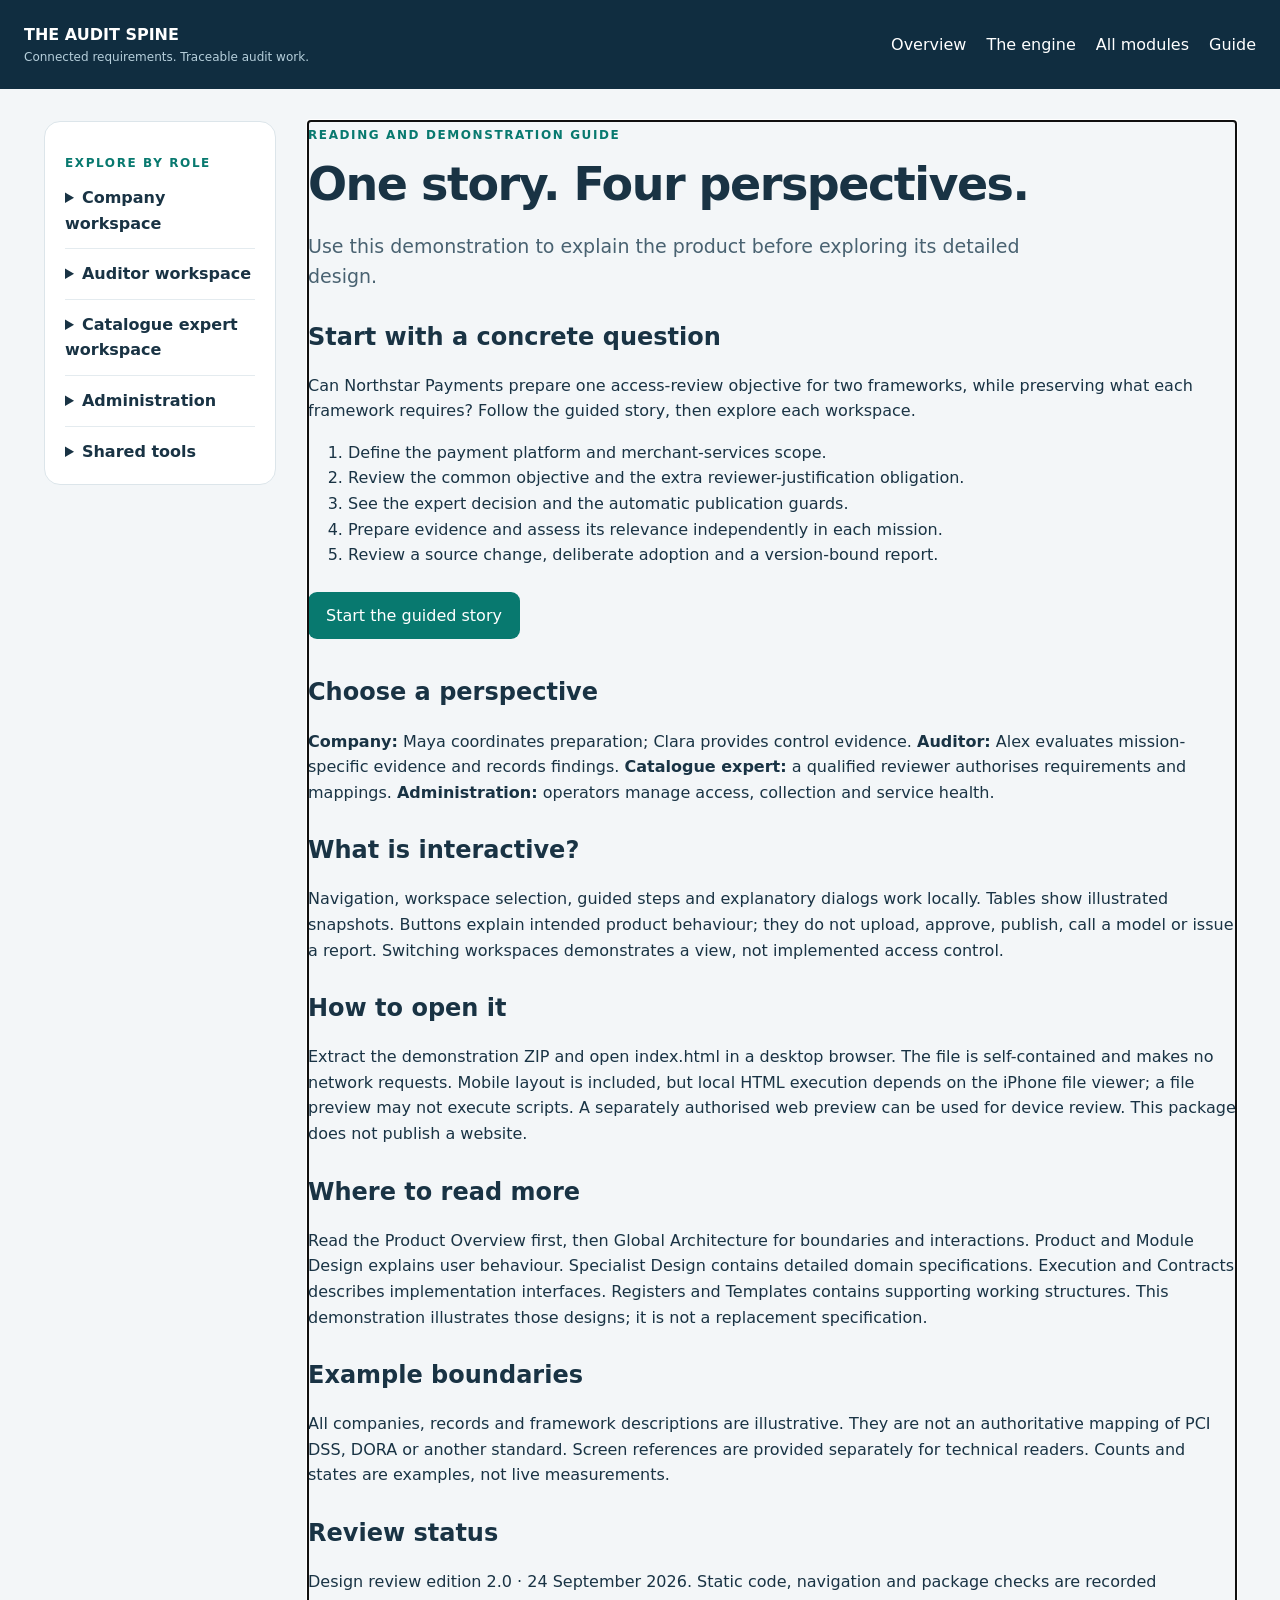
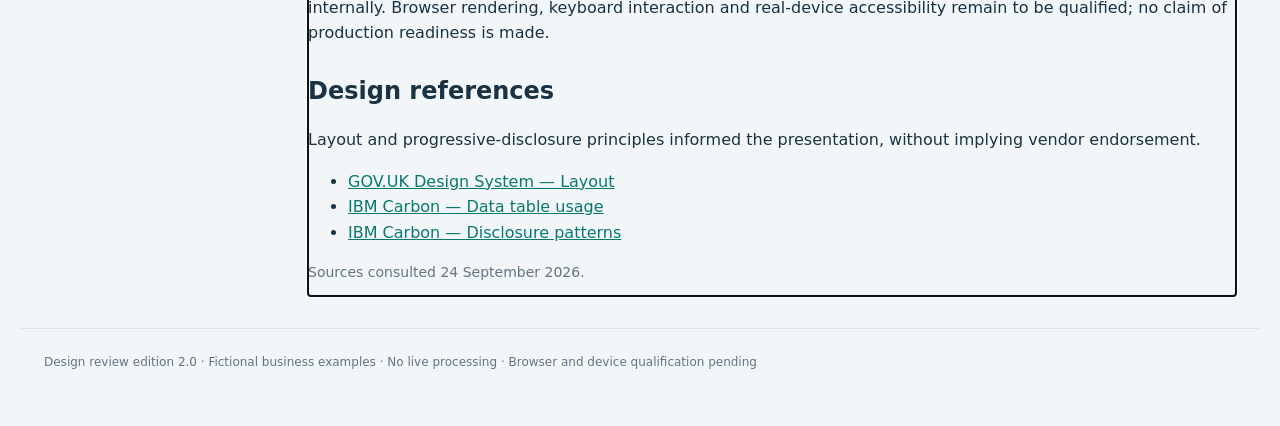
==== Prototype_Guide.html @ ecdb0de1 "Add files via upload" ====
<!doctype html><html lang="en"><head><meta charset="utf-8"><meta name="viewport" content="width=device-width,initial-scale=1"><title>The Audit Spine · Product demonstration</title><style>*{box-sizing:border-box}body{margin:0;background:#f3f6f8;color:#193344;font:16px/1.6 system-ui,-apple-system,sans-serif}a{color:#08796f}button,a{touch-action:manipulation}button{font:inherit;cursor:pointer}a:focus-visible,button:focus-visible,summary:focus-visible{outline:3px solid #dc9200;outline-offset:4px}.skip{position:absolute;left:-999px}.skip:focus{left:20px;top:10px;background:white;z-index:10}header{background:#102d40;color:white;padding:22px max(24px,calc((100vw - 1240px)/2));display:flex;justify-content:space-between;gap:20px;align-items:center}header a{color:white;text-decoration:none}header small{display:block;color:#b6cfdb;font-size:12px}nav.top{display:flex;gap:20px;flex-wrap:wrap}.shell{max-width:1240px;margin:32px auto;display:grid;grid-template-columns:232px minmax(0,1fr);gap:32px;padding:0 24px}aside{align-self:start;background:white;border:1px solid #dce5ea;border-radius:16px;padding:20px}aside a{display:block;padding:9px 0;text-decoration:none;font-size:14px}aside summary{font-weight:700;cursor:pointer}aside details+details{border-top:1px solid #e4ebef;margin-top:12px;padding-top:12px}main{min-width:0}h1{font-size:clamp(30px,4vw,46px);line-height:1.14;letter-spacing:-1.5px;margin:12px 0 20px}h2{font-size:24px;line-height:1.3;margin-top:30px}h3{font-size:18px;line-height:1.35;margin:12px 0}p{margin:12px 0}.eyebrow{font-size:12px;letter-spacing:1.6px;text-transform:uppercase;color:#08796f;font-weight:750}.lead{font-size:19px;color:#496271;max-width:760px}.hero{background:#e6f2ef;border:1px solid #c8e0d9;border-radius:22px;padding:32px}.grid{display:grid;grid-template-columns:repeat(2,minmax(0,1fr));gap:18px;margin:22px 0}.card{background:white;border:1px solid #dce5ea;border-radius:16px;padding:24px;text-decoration:none;color:inherit;display:block}.card:hover{border-color:#08796f}.icon{width:38px;height:38px;color:#08796f}.pill{background:#eaf3f1;color:#12665f;border-radius:24px;padding:5px 11px;font-size:12px;display:inline-block}.btn{display:inline-block;background:#08796f;color:white;border:0;border-radius:9px;padding:11px 18px;text-decoration:none;margin:8px 8px 8px 0}.secondary{background:white;color:#08796f;border:1px solid #bdd4d0}.notice{border-left:4px solid #d69a38;background:#fff6e6;padding:16px 20px;border-radius:0 10px 10px 0;margin:22px 0;font-size:14px}.tablewrap{overflow:auto;border:1px solid #dce5ea;border-radius:12px;background:white;margin:20px 0}table{border-collapse:collapse;width:100%;font-size:14px;text-align:left}caption{text-align:left;font-weight:700;padding:16px}th,td{padding:13px 16px;vertical-align:top;border-top:1px solid #e4ebef;min-width:130px}thead{background:#edf3f5}th{font-weight:650}.flow{display:grid;gap:10px;max-width:680px;margin:24px auto}.step{border:1px solid #c8dcd7;border-radius:14px;background:white;padding:18px 22px;display:flex;gap:18px;align-items:center}.step b{display:block}.arrow{text-align:center;color:#08796f;font-size:22px;line-height:1}.number{border-radius:50%;background:#e5f2ee;color:#08796f;min-width:36px;height:36px;display:grid;place-items:center;font-weight:750}footer{max-width:1240px;margin:30px auto;padding:24px;color:#617583;font-size:12px;border-top:1px solid #dce5ea}dialog{border:0;border-radius:18px;padding:28px;max-width:560px;width:calc(100% - 40px);color:#193344;box-shadow:0 25px 100px #102d4060}dialog::backdrop{background:#102d4090}.tour{display:flex;align-items:center;justify-content:space-between;gap:12px;margin:22px 0;border-top:1px solid #ccdeda;padding-top:15px}.muted{font-size:14px;color:#617583}.linklist a{display:block;margin:10px 0}@media(max-width:800px){.shell{grid-template-columns:1fr;margin:20px auto;padding:0 16px;gap:20px}header{padding:18px;align-items:start;flex-direction:column}.grid{grid-template-columns:1fr}.hero{padding:23px}aside{padding:12px 20px}h1{letter-spacing:-.7px}.tour{flex-wrap:wrap}nav.top{font-size:14px;gap:16px}}@media print{aside,header,.btn,.tour{display:none}.shell{display:block}body{background:white}.card,.hero{break-inside:avoid}}</style></head><body><a class="skip" href="#main">Skip to content</a><header><a href="#home"><b>THE AUDIT SPINE</b><small>Connected requirements. Traceable audit work.</small></a><nav class="top" aria-label="Primary"><a href="#home">Overview</a><a href="#engine">The engine</a><a href="#directory">All modules</a><a href="#guide">Guide</a></nav></header><div class="shell"><aside><p class="eyebrow">Explore by role</p><nav id="navigation" aria-label="Workspaces"></nav></aside><main id="main" tabindex="-1"></main></div><footer>Design review edition 2.0 · Fictional business examples · No live processing · Browser and device qualification pending</footer><dialog id="explanation" aria-labelledby="dialog-title"><h2 id="dialog-title"></h2><p id="dialog-copy"></p><form method="dialog"><button class="btn">Close explanation</button></form></dialog><script>const CONTENT = {"screens": [{"id": "SCR01", "title": "Organisation and people", "workspace": "Company", "lead": "Named grants keep people, purposes and professional authority separate.", "columns": ["Person", "Context", "Actions", "Validity"], "rows": [["Alex", "ENG-A / PER-A", "Inspect and comment; no export", "30 Sep 2026 18:00 UTC"], ["Company owner", "PER-A / PER-B", "Declare and prepare", "Active"]], "fields": [["Recipient", "Alex"], ["Purpose", "ENG-A access review"], ["Perimeter", "PER-A"], ["Expiry", "2026-09-30T18:00"], ["Allowed actions", "Inspect; comment"]], "actions": [["grant", "Preview grant"], ["revoke", "Simulate Alex revocation"]], "links": ["SCR02", "SCR30"], "story": "Invite Alex to inspect the payment platform audit. This invitation does not give access to merchant services or permission to export files."}, {"id": "SCR02", "title": "Context selector", "workspace": "All", "lead": "Switching context clears selections and cannot create access.", "columns": ["Context", "Baseline", "Boundary"], "rows": [["Company preparation", "REL-01", "Company-owned"], ["ENG-A", "REL-01", "PER-A"], ["ENG-B", "REL-01", "PER-A and PER-B; facts incomplete"]], "fields": [["Selected engagement", "ENG-A"], ["Purpose", "Access review"], ["Perimeter", "PER-A"]], "actions": [["context", "Apply permitted context"]], "links": ["SCR09", "SCR17"], "story": "Choose the organisation, scope and mission before reviewing information. The same document can have different relevance in different missions."}, {"id": "SCR03", "title": "Source registry", "workspace": "Curation", "lead": "Register source families even when text may only be referenced.", "columns": ["Source", "Version", "Admission", "Rights"], "rows": [["Framework A", "Edition 1", "Admitted synthetic source", "Display permitted"], ["Framework B / notice B-N1", "Revision 1", "Changed notice", "Distribution expired"]], "fields": [["Issuer", "Synthetic standards owner"], ["Family", "Framework B"], ["Mode", "ReferenceOnly"], ["Language", "en"]], "actions": [["source", "Stage source entry"]], "links": ["SCR04", "SCR22"], "story": "Register the two fictional frameworks. Record whether their content may be stored, processed and shown to users before importing it."}, {"id": "SCR04", "title": "Source detail", "workspace": "Curation", "lead": "A notice revision is distinct from the main edition and from extraction history.", "columns": ["Dependency", "Version", "Completeness"], "rows": [["B-N1 notice", "r1", "Complete synthetic example"], ["Definition set", "r1", "Included"], ["Native edition", "Edition 1", "Unchanged"]], "fields": [["Document role", "Notice"], ["Native locator", "B-N1"], ["Use requested", "Redistribute"], ["Rights basis", "Synthetic renewed permission"]], "actions": [["renew", "Record renewed distribution right"]], "links": ["SCR05", "SCR08"], "story": "A clarification may change evidence expectations without changing the main framework edition. Keep both versions traceable."}, {"id": "SCR05", "title": "Mapping workbench", "workspace": "Curation", "lead": "Compare dimensions and retain source-specific duties that the neutral objective does not cover.", "columns": ["Dimension", "Neutral objective", "Framework B"], "rows": [["Purpose", "Attributable access review", "Attributable access review"], ["Evidence", "Review record", "Review record and reviewer justification"], ["Residual", "None implied", "Reviewer justification remains"]], "fields": [["Source atom", "B-ACCESS-r1"], ["Target requirement", "REQ-ACCESS-r1"], ["Relationship", "Extends"], ["Rationale", "Additional reviewer justification is a residual"]], "actions": [["mapping", "Save mapping candidate"], ["orphan", "Demonstrate targetless Orphan"]], "links": ["SCR06", "SCR07"], "story": "Central objective: review access regularly. The payment framework asks for the review record; the resilience framework also asks why access was retained. Share the common objective, but keep that additional obligation visible."}, {"id": "SCR06", "title": "Conflict queue", "workspace": "Curation", "lead": "Cases preserve unresolved duties instead of hiding them in a coverage total.", "columns": ["Case", "Kind", "Owner", "Disposition"], "rows": [["CASE-01", "Residual", "Catalogue expert", "Justification not covered"], ["CASE-02", "Orphan", "Curator", "No target requirement"]], "fields": [["Case", "CASE-01"], ["Disposition", "Retain explicit residual"], ["Reason", "Neutral objective does not cover the added evidence depth"]], "actions": [["case", "Save proposed disposition"]], "links": ["SCR05", "SCR07"], "story": "A suggested match is incomplete if reviewer justification is absent. An unresolved difference remains visible for expert review."}, {"id": "SCR07", "title": "Expert review", "workspace": "Curation", "lead": "Authorisation binds exact meaning, dependencies, language and timing.", "columns": ["Subject", "Content", "Dependency", "Status"], "rows": [["SUB-02", "REL-02 members and guidance", "B-N1 r1", "Awaiting expert authority"], ["Current release", "REL-01", "Original source basis", "Active"]], "fields": [["Subject", "SUB-02"], ["Decision rationale", "Reviewed source difference and explicit residual"], ["Language", "en"], ["Expected predecessor", "REL-01"]], "actions": [["authorise", "Authorise exact subject"], ["return", "Return with reasons"]], "links": ["SCR08", "SCR04"], "story": "The qualified catalogue expert approves the exact requirement and mapping versions. A model score or an administrator action cannot replace that approval."}, {"id": "SCR08", "title": "Publication", "workspace": "Curation", "lead": "Software executes after expert authority; there is no manual force-publish action.", "columns": ["Guard", "Expected condition"], "rows": [["Authority", "Exact qualified human approval"], ["Distribution right", "Current and permitted"], ["Predecessor", "REL-01"], ["Subject", "SUB-02 exact unchanged content"]], "fields": [], "actions": [["refresh", "Recheck execution status"]], "links": ["SCR07", "SCR04", "SCR24"], "story": "The expert has approved the content, but source permission has expired. Publication waits. Once permission is renewed, software rechecks the unchanged approval and all guards before publishing automatically."}, {"id": "SCR09", "title": "Scope workspace", "workspace": "Company", "lead": "A partial population leaves applicability unknown where required facts are missing.", "columns": ["Perimeter", "Population", "Applicability", "Basis"], "rows": [["PER-A", "Declared complete for example", "Applicable", "Reviewed declared facts"], ["PER-B", "49 of 50 observed; estate not attested", "Unknown", "Incomplete population"]], "fields": [["Perimeter", "PER-B"], ["Declaration", "Unknown"], ["Reason", "One system unavailable and estate completeness not yet attested"]], "actions": [["scope", "Save declared limitation"], ["evaluate", "Evaluate exact facts"]], "links": ["SCR11", "SCR15", "SCR24"], "story": "Northstar Payments has a payment platform and merchant services. Start with a known population; missing scope facts remain unknown rather than being treated as compliant."}, {"id": "SCR10", "title": "Requirement detail", "workspace": "Company", "lead": "The neutral objective and native residuals stay visible beside the local request.", "columns": ["Contribution", "Relationship", "Local consequence"], "rows": [["A-ACCESS", "Equivalent", "Request attributable review record"], ["B-ACCESS", "Extends", "Reviewer justification remains additional"], ["Scope", "PER-B Unknown", "Do not mark outside scope"]], "fields": [["Owner", "Operations lead"], ["Requested purpose", "Access review"], ["Period", "2026-04-01 to 2026-06-30"], ["Local supplement", "Retain reviewer justification"]], "actions": [["request", "Create preparation request"]], "links": ["SCR11", "SCR13"], "story": "Clara sees one central access-review objective and the additional reviewer-justification obligation. A shared objective does not erase the separate framework requirements."}, {"id": "SCR11", "title": "Preparation board", "workspace": "Company", "lead": "Work status describes preparation, not compliance.", "columns": ["Request", "Owner", "Due", "State"], "rows": [["REQ-A-01", "Operations lead", "30 Jun 2026", "Response submitted"], ["REQ-B-01", "Scope owner", "Review needed", "Blocked by unknown PER-B"]], "fields": [["Request", "REQ-A-01"], ["Owner", "Operations lead"], ["Preparation disposition", "Ready for assessor review"]], "actions": [["prepare", "Record preparation review"]], "links": ["SCR10", "SCR12", "SCR17"], "story": "Assign the review record and reviewer justification to Clara. Completing a preparation task does not establish that a control is effective."}, {"id": "SCR12", "title": "Evidence library", "workspace": "Company", "lead": "Secure versioned uploads are the reference path; external references and captures are additional modes.", "columns": ["Item", "Version", "Coverage", "Custody"], "rows": [["Access review", "EV-01 V1", "Apr–Jun 2026 / PER-A", "Available"], ["New sample file", "Candidate only", "Unknown until described", "Not uploaded"]], "fields": [["Title", "Quarterly access review"], ["Producer", "Operations lead"], ["Period", "2026-04-01 to 2026-06-30"], ["Perimeter", "PER-A"], ["Custody mode", "Upload"]], "actions": [["upload", "Simulate quarantined intake"], ["scan", "Simulate safe scan and admission"]], "links": ["SCR13", "SCR15"], "story": "Upload the April–June access-review record once and retain its version. Propose it for two purposes; each purpose still needs its own relevance decision."}, {"id": "SCR13", "title": "Evidence detail", "workspace": "Company", "lead": "One exact version can support several purposes only after distinct relevance decisions.", "columns": ["Use", "Purpose", "Decision", "Limitation"], "rows": [["USE-A / ENG-A", "Access review", "Relevant with limits", "An exception remains"], ["USE-B / ENG-B", "Record existence", "Relevant with limits", "PER-A only; PER-B and justification missing"]], "fields": [["Version", "EV-01 V1"], ["New use engagement", "ENG-B"], ["Purpose", "Review record existence"], ["Limitations", "PER-B coverage and justification missing"]], "actions": [["reuse", "Propose independent use"], ["version", "Simulate new evidence version"]], "links": ["SCR19", "SCR21"], "story": "The payment audit can accept the record with limits. The resilience review still lacks merchant-services coverage and the explanation of retained access."}, {"id": "SCR14", "title": "Connections", "workspace": "Administration", "lead": "Read-only collection uses a bounded source grant and no remediation credentials.", "columns": ["Connection", "Family", "Scope", "Mode"], "rows": [["Inventory-01", "INT08 infrastructure inventory", "50 named systems", "Read only"], ["Documents-01", "INT02 repositories", "Approved folder", "Exact version reference"]], "fields": [["Connection", "Inventory-01"], ["Scope", "50 named systems"], ["Credential", "Vault reference only"], ["Allowed operation", "Read inventory"]], "actions": [["connection", "Preview bounded connection"], ["collect", "Run simulated collection"]], "links": ["SCR15", "SCR30"], "story": "Connect an identity system with read-only permissions. The collection cannot change accounts or remediate access."}, {"id": "SCR15", "title": "Collection run", "workspace": "Administration", "lead": "Requested, captured and declared-complete populations are different.", "columns": ["Partition", "Requested", "Captured", "Outcome"], "rows": [["PER-A", "30", "30", "Captured"], ["PER-B", "20", "19", "Partial; one unavailable"]], "fields": [["Run", "RUN-01"], ["Recovery reason", "Retry unavailable partition within original scope"]], "actions": [["retrycollection", "Retry missing partition"]], "links": ["SCR09", "SCR12", "SCR29"], "story": "The collection captures 49 of 50 expected systems. A successful transfer does not prove that the declared population is complete."}, {"id": "SCR16", "title": "Engagement portfolio", "workspace": "Auditor", "lead": "Rows are limited to explicit client grants; a firm portfolio is not an evidence pool.", "columns": ["Mission", "Perimeter", "Snapshot", "Next action"], "rows": [["ENG-A", "PER-A", "REL-01", "Review fieldwork"], ["ENG-B", "PER-A / PER-B", "REL-01", "Resolve scope limitation"]], "fields": [["Mandate", "Audit engagement"], ["Selected mission", "ENG-A"], ["Planned date", "2026-09-22"]], "actions": [["plan", "Save planning draft"]], "links": ["SCR17", "SCR18"], "story": "Alex sees only explicitly assigned audits. Documents from one client never become a shared pool for other clients."}, {"id": "SCR17", "title": "Engagement overview", "workspace": "Auditor", "lead": "A mission pins its mandate, criteria and context independently of company preparation.", "columns": ["Record", "Exact basis"], "rows": [["ENG-A", "Framework A / PER-A / REL-01"], ["ENG-B", "Framework B selected work / both perimeters"], ["Programme", "Version 1; source-specific residuals retained"]], "fields": [["Mission", "ENG-B"], ["Proposed amendment", "REL-02"], ["Reason", "Notice B-N1 r1 impact reviewed separately"]], "actions": [["amend", "Authorise separate ENG-B amendment"]], "links": ["SCR18", "SCR24", "SCR21"], "story": "The payment audit keeps its own scope, criteria and catalogue release. A company update does not silently amend this mission."}, {"id": "SCR18", "title": "Fieldwork card", "workspace": "Auditor", "lead": "Private notes, reviewable reasoning and shared facts remain different records.", "columns": ["Procedure", "Method", "Observed result"], "rows": [["Access review", "Inspect exact records and sample", "Exception identified"], ["Population", "Declared PER-A basis", "PER-B not covered by this procedure"]], "fields": [["Outcome", "Exception identified"], ["Rationale", "Reviewed record contains an exception requiring follow-up"], ["Private note", "Investigate unavailable supporting record"]], "actions": [["workpaper", "Save workpaper revision"], ["sharefact", "Create separate shared fact"]], "links": ["SCR19", "SCR20"], "story": "Alex records private professional notes separately from shared facts and the report intended for the client."}, {"id": "SCR19", "title": "Interview and evidence review", "workspace": "Auditor", "lead": "Statement confirmation does not establish control effectiveness or accept another evidence use.", "columns": ["Record", "Status", "Meaning"], "rows": [["USE-B", "Limited", "PER-A existence only"], ["Statement ST-01", "Pending confirmation", "Attributed account, not assurance"], ["Population sample", "Selected 5; examined 4", "One unavailable; no statistical claim"]], "fields": [["Use", "USE-B"], ["Decision", "Limited"], ["Rationale", "PER-B and reviewer justification missing"], ["Statement", "The review occurred in June"]], "actions": [["relevance", "Record independent relevance"], ["confirmstatement", "Confirm statement as recorded"]], "links": ["SCR13", "SCR18", "SCR20"], "story": "Confirming an interview statement is distinct from accepting evidence. Evaluate the exact record against the mission purpose, period and population."}, {"id": "SCR20", "title": "Findings and responses", "workspace": "Auditor", "lead": "Client disagreement remains attributable and cannot silently replace the assessor conclusion.", "columns": ["Finding", "Condition", "Client position", "Professional state"], "rows": [["FIND-A-01", "Review exception", "Disputed", "Pending professional disposition"]], "fields": [["Response", "Dispute"], ["Client explanation", "The missing record may be held by another team"], ["Professional disposition", "Seek further information"]], "actions": [["dispute", "Record client dispute"], ["finding", "Save professional disposition"]], "links": ["SCR21", "SCR26"], "story": "Clara can disagree with a finding and provide a response. The response remains attributable and does not automatically close or overwrite the finding."}, {"id": "SCR21", "title": "Report assembly and issue", "workspace": "Auditor", "lead": "Authorise exact rendered content and recipients before automatic guarded issue.", "columns": ["Package", "Basis", "Audience", "State"], "rows": [["REPORT-A-01", "REL-01 / EV-01 V1", "Named client recipients", "Historical issued record"], ["REPORT-B-DRAFT", "ENG-B snapshot", "Named candidate audience", "Draft, not issued"]], "fields": [["Package", "REPORT-B-DRAFT"], ["Conclusion", "Limited basis with PER-B uncertainty"], ["Recipients", "Named client sponsor"], ["Private note handling", "Excluded"]], "actions": [["assemble", "Assemble exact draft"], ["issue", "Authorise exact package and issue"]], "links": ["SCR18", "SCR20", "SCR32"], "story": "Assemble a report against the mission’s pinned versions. The authorised human approves the exact rendered report and recipients before software performs guarded issue."}, {"id": "SCR22", "title": "Monitoring desk", "workspace": "Curation", "lead": "Failed checks cannot be displayed as no change.", "columns": ["Channel", "Last check", "Observation", "Owner"], "rows": [["Framework B notice feed", "22 Sep 2026", "B-N1 r1 changed", "Monitoring owner"], ["Additional issuer channel", "Check failed", "Unknown currency", "Rights steward"]], "fields": [["Channel", "Framework B notice feed"], ["Cadence", "Configured; no SLA implied"]], "actions": [["monitor", "Run simulated source check"]], "links": ["SCR04", "SCR07"], "story": "A source clarification asks for reviewer justification. Monitoring creates a change candidate; an unavailable source check appears as a failed check, never as no change."}, {"id": "SCR23", "title": "Change inbox", "workspace": "Company", "lead": "Notice receipt, local review and baseline adoption are separate actions.", "columns": ["Change", "PER-A", "PER-B", "Decision"], "rows": [["CHANGE-01", "Affected", "Unknown", "Local review needed"]], "fields": [["Change", "CHANGE-01"], ["Deferral reason", "Await local decision"], ["Review date", "2026-09-30"]], "actions": [["ack", "Acknowledge notice only"], ["defer", "Record deferral"]], "links": ["SCR24", "SCR09"], "story": "Notify Maya that a reviewed catalogue release is available. Receiving the notice does not adopt it for the company or amend an audit."}, {"id": "SCR24", "title": "Impact detail", "workspace": "Company", "lead": "A source change can touch preparation and missions without rewriting either.", "columns": ["Dependency", "Result", "Required action"], "rows": [["PER-A", "Affected", "Review evidence form"], ["PER-B", "Unknown", "Complete declared facts"], ["REPORT-A-01", "Historical REL-01", "Preserve exact issued basis"]], "fields": [["Local rationale", "PER-A affected; PER-B remains unknown"], ["Local audience", "Company scope owner"], ["Preparation target", "REL-02"]], "actions": [["localreview", "Review exact local pack"], ["adopt", "Adopt preparation baseline"]], "links": ["SCR17", "SCR23", "SCR28"], "story": "Later snapshot: catalogue release 2 is available. Maya reviews the local impact before adopting it. Alex separately assesses a mission amendment; the original report retains its original basis."}, {"id": "SCR25", "title": "My work", "workspace": "All", "lead": "Coordination tasks point to the authoritative domain decision.", "columns": ["Task", "Owner", "Meaning"], "rows": [["Respond to FIND-A-01", "Client respondent", "Factual response only"], ["Review PER-B", "Scope owner", "Complete declared facts"], ["Resolve source rights", "Rights steward", "Permitted-use decision"]], "fields": [["Task", "Respond to FIND-A-01"], ["Note", "Response supplied through finding workflow"]], "actions": [["task", "Resolve coordination task"]], "links": ["SCR26", "SCR20"], "story": "Maya, Clara and Alex receive different tasks. Each task links to the actual requirement, evidence decision or finding that needs attention."}, {"id": "SCR26", "title": "Activity and thread panel", "workspace": "All", "lead": "Messages retain exact subject and audience; a comment is never an approval.", "columns": ["Event", "Subject", "Audience"], "rows": [["Client disputed facts", "FIND-A-01 r1", "Selected shared participants"], ["Private follow-up note", "Workpaper r1", "Assessor only"]], "fields": [["Comment", "Please provide the missing record"], ["Audience", "Selected shared participants"]], "actions": [["comment", "Add attributed comment"]], "links": ["SCR20", "SCR25"], "story": "Keep discussions attached to the correct subject and audience. Writing “looks good” in a message does not grant approval."}, {"id": "SCR27", "title": "Search", "workspace": "All", "lead": "Exact and lexical retrieval remain usable with inference disabled.", "columns": ["Result", "Version", "Why shown"], "rows": [["REQ-ACCESS", "r1 / REL-01", "Neutral objective in permitted catalogue"], ["EV-01 V1", "Apr–Jun / PER-A", "Only under company or audit grant"]], "fields": [["Query", "Access review"], ["Corpus", "Current permitted context"]], "actions": [["search", "Search exact permitted records"]], "links": ["SCR10", "SCR28"], "story": "Find requirements and evidence through authorised search. Core search remains available when generative assistance is disabled."}, {"id": "SCR28", "title": "Assistant drawer", "workspace": "All", "lead": "Optional cited wording preserves the stored result and cannot approve anything.", "columns": ["Claim", "Citation", "Limitation"], "rows": [["PER-A is affected", "CHANGE-01 / TRACE-01", "Stored result"], ["PER-B is unknown", "CHANGE-01 / TRACE-02", "Missing population facts"]], "fields": [["Task", "Explain local impact"], ["Context", "CHANGE-01 exact revision"], ["Budget", "B1; bounded optional draft"]], "actions": [["ai", "Simulate bounded draft"], ["adoptdraft", "Keep wording as draft"]], "links": ["SCR24", "SCR29"], "story": "An optional assistant explains an approved requirement using permitted citations. It cannot change the stored requirement or approve a mapping."}, {"id": "SCR29", "title": "Operations console", "workspace": "Administration", "lead": "Operators inspect receipts and budgets without semantic authority.", "columns": ["Job", "State", "Limit"], "rows": [["Publication REL-02", "Guarded automatic execution", "No force publish"], ["Assistance draft", "Optional", "Parent B1 envelope"], ["Inventory run", "Partial", "Retry within scope"]], "fields": [["Job", "AI-JOB-01"], ["Reason", "Inspect remaining budget"]], "actions": [["job", "Inspect safe job receipt"], ["canceljob", "Cancel optional job"]], "links": ["SCR08", "SCR15", "SCR30"], "story": "An operator can inspect failed jobs and consumption limits. The operator cannot approve the meaning of catalogue content."}, {"id": "SCR30", "title": "Governance console", "workspace": "Administration", "lead": "Grants, source rights, expertise, retention and recovery have distinct responsible owners.", "columns": ["Policy", "Owner", "Status"], "rows": [["Competence and conflicts", "Catalogue governance", "Ratification required"], ["Retention and holds", "Privacy/data owner", "No legal duration assumed"], ["Deployment recovery", "Operations/security", "Qualification pending"]], "fields": [["Support scope", "Metadata only"], ["Reason", "Investigate failed run"], ["Duration", "Time-bounded by policy"]], "actions": [["support", "Preview bounded support access"]], "links": ["SCR01", "SCR04", "SCR32"], "story": "Different owners manage access, source permissions, expert qualifications and retention. Service administration does not grant professional authority."}, {"id": "SCR31", "title": "Plan and usage", "workspace": "Company", "lead": "Commercial eligibility never grants source rights or private workpaper access.", "columns": ["Meter", "Used", "Limit", "Interpretation"], "rows": [["Original storage", "420 GB", "500 GB proposed", "Internal replicas excluded"], ["Optional drafts", "80", "100 proposed", "Logical completions, not provider calls"], ["ENG-B sponsor", "Company", "One effective sponsor", "No duplicate activation charge"]], "fields": [["Sponsor", "Firm practice"], ["Mission", "ENG-B"], ["Effective date", "2027-01-01"], ["Overage cap", "Explicit acceptance required"]], "actions": [["sponsor", "Preview sponsorship transfer"], ["budget", "Preview capped allowance"]], "links": ["SCR30", "SCR32"], "story": "Show service usage and plan limits. Commercial eligibility does not confer rights to framework text or private auditor notes."}, {"id": "SCR32", "title": "Import export and exit", "workspace": "Company", "lead": "A generated archive is not a delivered export or proof that every byte was deleted.", "columns": ["Item", "Disposition", "Reason"], "rows": [["EV-01 V1", "Include if permitted", "Exact custody and digest"], ["REPORT-A-01", "Include if permitted", "Historical issued package"], ["Private assessor note", "Excluded", "No export grant"], ["External old version", "Unavailable if absent", "Never substitute latest"]], "fields": [["Export purpose", "Customer portability"], ["Recipient", "Named company owner"], ["Scope", "Permitted Northstar records"]], "actions": [["export", "Preview controlled export"], ["close", "Preview closure obligations"]], "links": ["SCR13", "SCR21"], "story": "Prepare an authorised export with exact versions and recipient checks. Archive generation alone is not delivery, and an exit request is not proof of completed deletion."}], "modules": [{"id": "M01", "interface": "IF01", "name": "Organisation and access", "value": "Give every person the correct company, perimeter and engagement context while preserving accountable authorship when teams change. The organisation hierarchy describes the customer; a separate grant controls permitted actions.", "actors": "Company administrators manage entities and teams. Delegated sponsors propose grants. Verified recipients accept bounded invitations. Security suspends access under its own authority.", "screens": ["SCR01", "SCR02"], "records": "E01 Tenant; E02 Company; E03 MembershipGrant", "steps": [["Register organisation", "Declare legal entities, accountable owner and deployment. Activate only after the required responsible roles are assigned."], ["Define access", "Select exact tenant, company, perimeter, engagement, purpose, actions and validity. Preview effective access before committing."], ["Invite and accept", "Present identity, role, scope and expiry. Reissue invalidates the former invitation token; matching names never merges identities."], ["Review or revoke", "Recheck all remaining grants and show what access persists. Expiry/revocation blocks subsequent disclosure and queued deliveries."], ["Transfer work", "Reassign responsibility explicitly without rewriting the original author or automatically transferring evidence visibility."]], "fields": [["Organisation", "Legal/display name, identifier scheme/value, jurisdiction and effective hierarchy; unknown legal facts remain unknown."], ["Hierarchy and team", "Effective-dated associations, accountable owner, producer and backup; reject cycles and cross-tenant parent changes."], ["Grant", "Issuer/subject identity, company/engagement/perimeter, selected object classes, purpose and explicit capabilities."], ["Validity", "Start and exclusive expiry with timezone, issuer, reason, policy and review due date; export is separate from read."], ["Invitation", "Verified destination, token status, acceptance/cancellation receipt and identity-link result."], ["Delegation", "Issuer must have delegation authority for each proposed scope/action; arbitrary group attributes cannot create expertise."]], "rules": [["BR01", "Current identity, a valid grant for this precise action/context, classification/source rights and no overriding restriction must all hold. Do not combine unrelated grants into an ungranted purpose."], ["Company CO-P01 — proposal", "Revoking one grant may leave another legitimate grant. The administration preview must show actual remaining access, not claim global removal."], ["Context boundary", "Changing tenant clears selection, cached previews and prior search results. Safe denied links, counts and recent items cannot expose hidden clients."], ["Professional boundary", "IdP membership, firm affiliation and administrator roles do not confer catalogue competence or client report authority."]], "edges": "Accepted wrong-identity invitations require suspension and investigation. A last-administrator departure uses controlled recovery or closure. Identity-provider failure does not permit an authentication bypass. Material already downloaded cannot be technically recalled.", "bulk": "Stage entity/member imports with identity matches, rejected rows and proposed grants. Apply authorised rows with individual receipts. Reassignment previews access changes; it cannot create evidence rights by spreadsheet flag.", "exchange": "IF01 supplies current actor/context decisions to all services. M16 propagates revocations and bounded support. M18 owns cross-tenant migration; changing a parent field cannot move protected data.", "example": "Alex can inspect/comment on Payment platform audit / Payment platform until 30 September 2026 at 18:00 UTC. Merchant services and export remain denied regardless of firm membership or mission sponsor."}, {"id": "M02", "interface": "IF02", "name": "Source inventory and permitted intake", "value": "Maintain the complete relevant payments source landscape and admit exact material through an appropriate channel. Catalogue breadth, availability, processing rights and semantic review are independent dimensions.", "actors": "Editorial owner registers sources; rights steward records allowed uses; intake operators manage acquisition; curators review source completeness.", "screens": ["SCR03", "SCR04"], "records": "E04 FrameworkVersion; E05 SourceRevision and fragments; E06 SourcePermission", "steps": [["Register", "Record family, issuer, edition, language and document role even where only a reference may be held."], ["Evaluate use", "Check acquisition, storage, parse/OCR, indexing/embedding, inference, display, translation, redistribution and retention separately."], ["Acquire safely", "Capture permitted upload, feed/portal response or attributed structured/manual entry with origin and receipt."], ["Inspect extraction", "Preserve parser version, native fragments, definitions, notices, exceptions and missing annexes. Processing success is not complete admission."], ["Maintain", "Append exact native or extraction revision. A notice may change independently of the main framework edition."]], "fields": [["Identity", "Issuer, family, title, edition/amendment, document role, parent dependencies and native locator; clause number alone is not identity."], ["Dates and variants", "Publication/effective/withdrawal dates with precision and basis; language and authoritative translation relationship."], ["Ownership", "Editorial, rights and monitoring owner required before admitted use; assignment does not prove qualification."], ["Receipt", "Channel, origin/object/version, actor/service, acquired time, digest where retained and parser revision."], ["Permission", "Per-operation Allowed/Denied/Unknown/Conditional, evidence, audience, territory, destination, purpose and effective interval."], ["Completeness", "Complete/Partial/Unknown, missing components and reason; inventory, scan and rights states remain separate."]], "rules": [["BR02", "Registration does not establish acquired rights. Unknown permission blocks the affected operation while preserving entitled metadata."], ["Context closure", "A duty requires its relevant definitions, conditions, role, exceptions, notices and tables. Model wording cannot replace missing native context."], ["Derivatives", "OCR, quotations, embeddings, translations and generated paraphrases retain applicable source restrictions. Reference-only mode cannot reconstruct protected text."], ["Identity and revisions", "Similar titles never merge sources. Equal bytes can share protected storage only under compatible policy while preserving acquisition receipts."]], "edges": "Unsupported format, missing annex, portal outage, expired rights and parser change have different recovery owners. Unknown edition or authority is displayed. Source expiry invalidates affected access and projections without pretending all lawful historical receipts are deleted.", "bulk": "Stage inventory imports with per-row identity, dependency and permitted-use outcomes. Admit source families abstractly without assuming every programme is a company checklist or requiring text access for design.", "exchange": "IF02 serves exact entitled source context to M03/M04/M12/M15. Permission is checked at processing, expert review, activation and each reader/export disclosure. Safe events contain identifiers rather than source text.", "example": "Resilience clarification revision 1 is a notice under Operational resilience framework (fictional). Its distribution permission expires before Catalogue release 2 activation. Reference metadata can remain visible while that execution is blocked."}, {"id": "M03", "interface": "IF03", "name": "Requirements mappings and guidance", "value": "Organise reusable audit objectives while retaining native duties and unresolved differences. Curated shared guidance helps preparation without pre-judging any actual evidence.", "actors": "Curators edit atoms, requirements and comparisons; specialists advise on cases; a qualified final expert authorises the exact package through M04.", "screens": ["SCR05", "SCR06"], "records": "E07 Atom; E08 Requirement and proposed CatalogueGuidance; E09 Link; E10 Case", "steps": [["Atomise", "Separate independently meaningful duties while retaining conditions, definitions and exact native anchors."], ["Compare dimensions", "Select a neutral objective and compare actor, object, population, trigger, cadence, depth, evidence, retention and exceptions."], ["Propose relationship", "Choose Equivalent/Subsumed/Extends/Partial/Conflicting/Orphan with rationale and explicit covered/uncovered facets."], ["Handle case", "Assign, investigate and propose justified resolution, retained limitation or visible release exclusion."], ["Prepare guidance", "Link evidence expectations, questions and procedures to exact contributions; include meaning-bearing guidance in review closure."]], "fields": [["Atom", "Exact fragment, actor/action/object, normative role, condition, frequency, population and editorial provenance."], ["Requirement", "Stable concept/revision, objective, domain, boundary, outcome, structured facets and change reason."], ["Link", "Source atom, actual target except Orphan, dimensions, type, rationale, residuals, cases and effective context."], ["Case", "Residual/conflict/orphan kind, exact bases, scope/time, severity, owner, consultations and disposition."], ["Guidance", "Proposed E08 subtype: evidence purpose/form/attributes, producer, period/scope, steps, questions, expected corroboration and limits."], ["Guidance basis", "Source-mandated, TAS-authored or adapted; exact rights/source basis and language/review revision."]], "rules": [["BR03", "Subsumed means the source duty is contained in the neutral requirement; do not attribute surplus to the source. Extends preserves additional source duty. Partial links do not automatically combine into Equivalent."], ["Orphan and coverage", "Orphan has no fabricated target. Conflicting identifies a real target and incompatible duties. Count atoms once, not links, in source coverage denominators."], ["CAT-P01 — proposal", "Reviewed unresolved cases can appear only as explicit limitations under a ratified inclusion policy. Rights, provenance or false-coverage defects block publication."], ["INT-P01 / INT-P02 — proposals", "Shared guidance belongs to E08/M03; tenant requests remain E18/M06. E10 supports an optional orphan case while E09 remains targetless."]], "edges": "Missing context returns to intake; absent expertise holds review. Stale saves preserve both drafts for comparison. A stricter-looking retention or frequency value is not automatically a safe common requirement; incompatible dimensions need a case.", "bulk": "Import candidates with per-link validation and source provenance. Bulk edits append revisions and impact work; no model-confidence threshold authorises a release. Preserve splits/merges/replacements and reject replacement-lineage cycles.", "exchange": "IF03 owns semantic drafts. M04 freezes exact members and dependencies. M06 instantiates reviewed guidance locally; M10 owns evidence relevance. No customer private notes enter shared catalogue guidance.", "example": "A-ACCESS maps to an attributable review objective. Operational resilience framework (fictional) adds reviewer justification: preserve an Extends residual. A genuinely uncovered duty remains a targetless Orphan."}, {"id": "M04", "interface": "IF04", "name": "Expert review and automatic publication", "value": "Bind catalogue meaning to an identifiable qualified human, then execute that exact decision automatically when current guards pass. Content, review, authority and execution states are independently visible.", "actors": "Final TAS expert reviews meaning; governance administers competence/conflicts; rights steward resolves use conditions; operator reconciles execution without approval authority.", "screens": ["SCR07", "SCR08"], "records": "E11 ReviewSubject; E12 ApprovalAuthorisation; E13 ReleaseManifest", "steps": [["Freeze", "Close exact atoms, requirements, links, cases, guidance, languages, dependencies, exclusions and expected predecessor."], ["Review", "Comment, consult, return or reject with reasons. A comment such as approved has no authorisation effect."], ["Authorise", "Human confirms exact subject/digest, release scope, timing and validity under current competence and conflict policy."], ["Execute", "At immediate/scheduled time recheck authority, rights, digest, predecessor and policy; commit manifest/head/outbox atomically."], ["Maintain", "Retry eligible unchanged work idempotently; suspend or replace with attribution. Meaning changes create a new subject and fresh review."]], "fields": [["Subject", "Exact members/dependencies, canonical digest, intended manifest, exclusions, language and validation receipts."], ["Expert grant", "Named human, competence families/languages, validity, conflict restrictions and protected qualification evidence."], ["Review", "Assigned expert, consulted advice, questions, declared limitations and Return/Reject/Authorise reason."], ["Authorisation", "Subject/digest, human/grant, earliest activation, expiry, predecessor and policy confirmation."], ["Execution", "Operation/attempt, scheduled/blocked/failed/active state, safe guard failures and retry eligibility."], ["Release", "Immutable manifest, activation time, predecessor and suspension/replacement lineage."]], "rules": [["BR04", "Meaning, language, guidance or dependency changes invalidate the old exact subject. A confirmation checkbox cannot persist across a changed digest."], ["BR05", "Valid explicit expert authority leads to automatic guarded software execution. No second routine human release requester; AI cannot approve or force publication."], ["Governance remains open", "Do not inherit a fixed numerical quorum. Competence, independence, self-review, conflicts, consultation and expiry need ratified operational rules."], ["Authority boundary", "Catalogue approval does not decide company scope, evidence relevance, findings or client report issue. Operators cannot invent approval to unblock jobs."]], "edges": "Expired rights can coexist with visible approval and blocked execution. Renewal does not cure expired expert validity or stale predecessor. Competing activations use expected-head comparison. Revocation after release requires attributable suspension/review rather than rewriting history.", "bulk": "Split review subjects only when independently meaningful and closed. Each package keeps its exact authority, timing and current guards; bulk processing cannot grant unrelated subject approval.", "exchange": "IF04 owns protected human authority and activation. IF16 exposes safe operational status. Release events create M13 impact candidates; they do not adopt local baselines or amend engagements.", "example": "Catalogue release 2 is authorised but blocked by expired distribution rights. If renewed while all other guards remain valid, automatic execution activates once. Payment platform audit continues to reference Catalogue release 1."}, {"id": "M05", "interface": "IF05", "name": "Company scope and applicability", "value": "Explain applicability and instrument eligibility from declared facts and exact rules. Keep deterministic evaluation separate from the human scope opinion and the selected preparation baseline.", "actors": "Company declarer owns facts and population completeness; scope specialist reviews interpretation; company authority adopts preparation; mission authority separately fixes engagement context.", "screens": ["SCR09"], "records": "E14 ProfileSnapshot; E15 Perimeter; E16 ScopeMemo and RuleSet; E17 TenantBaseline", "steps": [["Declare facts", "Capture business/data roles, jurisdictions, systems and attributed population basis with effective and recorded times."], ["Define perimeter", "Include/exclude assets and shared services with rationale; overlapping perimeters remain explicit."], ["Evaluate", "Use exact rules/facts/source versions and preserve logical True/False/Unknown plus operational Error/NotEvaluated."], ["Review opinion", "Human records reason, limitations and any disagreement without editing the stored engine trace."], ["Adopt", "Select exact release, profile, perimeter, rule set and memo against the expected former preparation baseline."]], "fields": [["Fact", "Name/type/unit, value or Unknown/NotDeclared, declarer, source and effective/recorded interval."], ["Population", "Named universe, enumeration method, expected/discovered counts, missing partitions, completeness and attestor."], ["Perimeter", "Included/excluded members, purpose, dependency/shared service, owner, period and reason."], ["Rule", "Admitted executable revision, parameters, formal question and explicitly defined empty-population treatment."], ["Trace", "Exact inputs, per-rule results, missing dependencies, operational errors, configuration and evaluation time."], ["Memo/baseline", "Engine outcome, separate human disposition, limitations, exact references, adopter and predecessor."]], "rules": [["BR06", "Unknown is not False. Collected observations do not declare facts or prove a complete estate. Unsupported formal instrument rules remain NotEvaluated."], ["Company CO-P02 — proposal", "AND is False if any term is False, True only when all are True; OR is True if any is True, False only when all are False; otherwise Unknown. NOT preserves Unknown."], ["Population semantics", "Universal True requires supported completeness and all members satisfying the predicate; a known counterexample refutes it. Existential False requires complete enumeration and no satisfying member."], ["Separate results", "Preserve errors/skipped terms even if another operand decides the logical result. Human disagreement retains engine and human outcomes with reason."]], "edges": "Missing rules, conflicting facts, incomplete population and unavailable dependencies have explicit remedies. A declared complete empty universe requires a substantiated basis and rule-defined treatment. Deferred adoption cannot postpone a source obligation.", "bulk": "Stage inventory rows with matches, rejected/changed records and provenance. Declarer confirms accepted set and completeness limitations. Evaluate per perimeter; an aggregate cannot count Unknown as unaffected or outside scope.", "exchange": "IF05 consumes source/release and proposed observations. It supplies baseline to M06 and exact local facts to M13. IF09 fixes an independent mission snapshot rather than following latest preparation.", "example": "Payment platform facts support the stated processing context; Merchant services enumeration is incomplete and stays Unknown. Preparation adoption of Catalogue release 2 does not change Payment platform audit."}, {"id": "M06", "interface": "IF06", "name": "Preparation requirements and requests", "value": "Turn a selected requirement and its native contributions into accountable requests. Preparation readiness means material is ready for review, not that the company is compliant.", "actors": "Lead assigns owners and dates; producers supply exact evidence or an unavailability explanation; requester reviews preparation; assessor retains independent relevance and conclusions.", "screens": ["SCR10", "SCR11"], "records": "E18 RequirementAssignment and local guidance instance; E19 PreparationTask and request", "steps": [["Instantiate", "Select exact baseline, requirement and available reviewed guidance. Label local additions explicitly."], ["Assign", "Name owner/producer/backup, perimeter, period, form and due date; preserve source-specific residuals."], ["Respond", "Link exact evidence version and declared limitations or reason unavailable."], ["Review request", "Clarify, record documentary disposition or close preparation; this does not close independent audit requests."], ["Maintain work", "Reassign/revise prospectively; changed source, scope or evidence creates review work rather than silent completion."]], "fields": [["Assignment", "Baseline, requirement/contributions, accountable owner/team/backup and preparation state."], ["Guidance instance", "Exact catalogue guidance where available; local purpose, expected attributes/form and limitations."], ["Request", "Requester/recipient, period/scope, due time/timezone, permitted custody and classification."], ["Response", "Exact evidence, submitting actor, coverage claim, limitations and attributed message."], ["Review", "Preparation disposition, rationale, missing material, responsible actor and closure revision."], ["Calendar", "Native cadence/effective date, internal target, request deadline and reminder policy separately recorded."]], "rules": [["BR07", "Internal planned dates cannot change source duties. Source cadence, freshness, retention, request state and readiness remain distinct."], ["Lifecycle", "Preparation: Unassigned/Assigned/In progress/Ready for assessor review. Request: Draft/Open/Response submitted/Preparation reviewed/Closed or Cancelled; overdue/partial are flags."], ["Guidance boundary", "Local edits cannot change published catalogue guidance. Missing reviewed guidance is visible; assistance cannot invent an authoritative procedure."], ["Honest dashboard", "Counts show scope, denominator, filters and as-of time. A task-completion ratio is never labelled compliance coverage."]], "edges": "Missing owner, denied source, stale revision or partial response names the blocker. Clarification returns to open work with attributed question/new revision. Future-dated or unknown-period evidence cannot satisfy a dated request by default.", "bulk": "Preview each bulk assignment/request and permission. Combine requests only when purpose, scope, period, audience and definition match, preserving all origins. Owner transfer does not automatically transfer evidence visibility.", "exchange": "IF06 owns preparation decisions and M07 references; M14 coordinates safe reminders. Audit-origin requests retain their audit owner despite being answered in the Company workspace.", "example": "The access-review request receives Quarterly access review V1 for April–June Payment platform. Preparation can be ready while Payment audit evidence use retains an exception and Resilience review evidence use still lacks Merchant services coverage."}, {"id": "M07", "interface": "IF07", "name": "Evidence custody versions and reuse", "value": "Retain exact evidence with safe storage, provenance and controlled availability. Make reuse discoverable without inheriting another assessor’s decision.", "actors": "Producer submits material; custody owner classifies it; isolated workers scan; assessor examines safe exact material and records use in M10.", "screens": ["SCR12", "SCR13"], "records": "E20 EvidenceItem; E21 EvidenceVersion CustodyReceipt and renditions", "steps": [["Describe", "Choose item lineage and record producer, category, purpose, period/scope, classification and custody mode."], ["Receive safely", "Bounded upload ticket sends bytes only to quarantine; verify actual size/type/digest and isolated scan."], ["Promote", "Admit safe version with durable receipt and native/derivative lineage; uncertain storage remains unavailable."], ["Inspect/reuse", "Show exact permitted version and scope/period limits; each new use requires separate assessor relevance."], ["Correct/dispose", "New bytes create a new version; material metadata corrections flag affected uses; disposal follows explicit policy."]], "fields": [["Identity", "Item/version/predecessor, safe title and category; digest equality is not authorship or truth."], ["Provenance", "Producer or explicit unknown, source, produced/captured/received time, actor, scan and transformations."], ["Coverage", "Perimeters/population, period or explicit unknown, event marker, exclusions and claimed purpose."], ["Material", "Native name/type/bytes/digest, preview/OCR lineage and isolated processing receipt."], ["External mode", "Repository/object/exact version and allowed locator; distinguish link-only, snapshot and metadata-only."], ["Governance", "Owner, classification, purpose/audience, rights, retention/hold references and availability."]], "rules": [["BR08", "Custody is not sufficiency. Policy text, operational record, interview artefact and collected observation support different evidential purposes."], ["BR09", "Unavailable exact external material must not redirect to latest. Snapshot storage needs separate permission and retention basis."], ["Company CO-P03 — proposal", "Append byte and material metadata history. Redacted renditions keep exact lineage and separate audiences; omitted substance may require relevance review."], ["Tenant isolation", "No visible cross-tenant duplicate, count or existence signal. Proposed default is no cross-tenant deduplication; retention and audiences remain independent."]], "edges": "Quarantine, scanning, available, rejected, restricted, external version unavailable and disposed are distinct. Unknown period is allowed at intake but cannot silently pass a dated use. Repository outage is an availability failure.", "bulk": "Each file receives a durable result; retry failures without repeating successful admissions. Same visible bytes can preserve separate submission/purpose receipts. Concurrent versions need owner selection rather than last-arrival authority.", "exchange": "IF07 owns safe bytes/metadata and gateway tickets with current checks at redemption and bounded ranges. M10 owns E22 relevance; M18 owns controlled export/disposal. Shared catalogue AI never receives a customer evidence pool.", "example": "Quarterly access review V1 is a single April–June Payment platform payload with independent Payment audit evidence use/Resilience review evidence use. New V2 cannot rewrite REPORT-A-01. Lawful disposal makes old bytes explicitly unavailable."}, {"id": "M08", "interface": "IF08", "name": "Connections and bounded collection", "value": "Exchange scoped observations with qualified source systems while preserving exact capture, completeness and failure states. Collection does not administer infrastructure or assess compliance.", "actors": "Connection owner selects source/purpose; security admits endpoint/privilege; operators recover runs; declarers/custody services admit staged results.", "screens": ["SCR14", "SCR15"], "records": "E23 ConnectionGrant; E24 CollectionRun", "steps": [["Configure", "Bind tenant, source instance, family/adapter, owner, scope, endpoint and vault reference."], ["Validate", "Preview allowed partitions and missing privileges without widening consent; read-only collection is the reference."], ["Run", "Pin configuration/query/period/cursor and budget; stage paginated work durably."], ["Promote", "Pass observations to declaration or evidence custody. Advance checkpoints only after durable stage admission."], ["Recover", "Reconcile uncertain effects, bound cursor-reset rescans and stop future use after revocation."]], "fields": [["Grant", "Instance/account, purpose, operations, query scope, placement, validity and rights basis."], ["Secrets", "Vault reference only; no credential in browser, URL, logs, export or model context."], ["Run", "Adapter/parser/schema, filters, partitions, requested period and operation/correlation IDs."], ["Progress", "Opaque cursor/watermark, stable tie-break, checkpoint and per-partition result."], ["Completeness", "Requested/observed/accepted/rejected/missing counts, pagination/ACL limits and capture/effective times."], ["Recovery", "Safe error, attempt/retry, last complete success and accountable recovery owner."]], "rules": [["BR10", "Collector scope does not authorise tickets, notifications, directory writes or remediation. Every actual write is a separate admitted capability."], ["Identity", "Deduplicate by tenant, connection, instance, object/version and operation; not by similar title or cross-customer digest."], ["Callbacks", "Authenticate hints and reconcile authoritative source state. Durable acknowledgement, duplicate handling, gaps and delayed order are explicit."], ["Completeness", "Partial capture is not a complete estate. An empty or ACL-filtered response cannot establish absence or deletion."]], "edges": "Expired token, denied partition, rate limit, schema drift and invalid cursor have separate recoveries. Quarantine unsafe files and restrict endpoint/redirect/network destinations. Uncertain writes are reconciled before repeat.", "bulk": "INT01 identity, INT02 repositories, INT03 GRC, INT04 tickets, INT05 notifications, INT06 issuer channels, INT07 cloud configuration, INT08 infrastructure inventory, INT09 security evidence, INT10 interchange. These families do not imply installed vendor adapters.", "exchange": "IF08 sends proposed facts to M05 and exact custody to M07. Imported GRC ratings remain external assertions. Ticket Done cannot close a finding. Service ownership and external authority remain distinct.", "example": "Inventory captures 49 of 50 requested systems and labels the run Partial. Even 50 responses would still need a substantiated complete population declaration."}, {"id": "M09", "interface": "IF09", "name": "Engagement planning and portfolio", "value": "Plan a full professional mission against a fixed mandate and context. A firm portfolio is an index of authorised assignments, never a cross-client evidence pool.", "actors": "Coordinator handles allowed scheduling metadata; lead scopes the mission/programme; professional authority approves material amendments under local policy.", "screens": ["SCR16", "SCR17"], "records": "E25 EngagementSnapshot; E26 WorkProgramme and procedures", "steps": [["Intake", "Resolve client/sponsor/service, rights and independence. Accept for scoping, request clarification or decline."], ["Fix mandate", "Select exact entities/perimeters, period, purpose, editions, release, rules, facts, scope memo and exclusions."], ["Plan procedures", "Preserve native criteria, residuals, guidance basis, questions, populations, methods and competent assignments."], ["Perform", "Pin authorised mission/programme; fieldwork retains exact context and planned-versus-actual dates."], ["Amend/close", "Review material changes and affected completed work; closure preserves exceptions and successor missions remain separate."]], "fields": [["Intake", "Client, request origin, sponsor, lead, service/mandate, handling agreements and conflicts."], ["Snapshot", "Exact framework/source/release/rule/profile/scope references, period and selected boundaries."], ["Participants", "Identity, competence, role, procedures, object/action grants and validity."], ["Programme", "Objective, criterion, method, local questions, residual disposition, dependency and intended output."], ["Amendment", "Old/new diff, reason, evidence/sample/conclusion impact, effective time and approver."], ["Portfolio", "Permitted client label, own assignment, stage, dates and next action; row/count filters match."]], "rules": [["BR11", "New catalogue publication or company baseline adoption cannot change an active mission. Engagement snapshots are independent professional records."], ["Native methods", "Mixed-edition work labels each procedure basis. Removed duties remain explicitly excluded/unaddressed rather than silently deleted."], ["Competence/privacy", "Firm roles do not grant customer records. Team replacement preserves authorship; private-work transfer needs admitted policy."], ["Change assessment", "Completed work becomes a review candidate; assessor decides adequate, supplemental or unsupported, not automatic reset or continued approval."]], "edges": "Missing facts, instrument rules, rights, competent reviewer or permitted client context blocks the affected action. Draft planning may show gaps without inventing certification eligibility. Deferral cannot change source effective dates.", "bulk": "Bulk scheduling/assignment previews each grant and competence. Retain per-row receipts and retries. No bulk assessed shortcut without each procedure’s own responsible reasoning.", "exchange": "IF09 supplies exact mandate/programme to M10/M11, receives M13 amendment candidates and retains identity across M17 sponsor changes. M14 coordinates without owning professional mandate.", "example": "Payment platform audit uses Payment security framework (fictional) / Payment platform under Catalogue release 1. Resilience review selects Operational resilience framework (fictional) across both perimeters with explicit Merchant services uncertainty; proposed Catalogue release 2 amendment does not alter Payment platform audit."}, {"id": "M10", "interface": "IF10", "name": "Fieldwork interviews and evidence relevance", "value": "Record what was examined, what people said and what that work supports. Relevance, corroboration, assessment and professional review are separate attributable judgements.", "actors": "Assigned assessors perform work; respondents confirm/dispute exact statements; competent reviewers examine submitted workpapers under current access and independence policy.", "screens": ["SCR18", "SCR19"], "records": "E22 EvidenceUse; E27 Workpaper interview and statements; E28 SampleRecord", "steps": [["Prepare", "Pin criterion, period/perimeter, population, method, evidence expectation and question revisions."], ["Examine", "Inspect exact safe version/rendition and actual parts; record method/time and limitations."], ["Decide relevance", "For this mission/purpose/period/scope accept, limit, reject or request more information with rationale."], ["Assess", "Separate quote/paraphrase, corroboration, contradiction, private note and reviewable professional conclusion."], ["Review", "Submit exact revision; reviewer accepts, returns or escalates. Material edits require renewed review."]], "fields": [["Use", "Exact evidence, mission/procedure, period/purpose/perimeters, assessor, rationale and limitations."], ["Population", "Declared universe, expected/discovered counts, completeness and exact snapshot."], ["Sample", "Method/basis, strata/IDs, input ordering/filter/algorithm/seed when used, actual inspected count and substitutions."], ["Statement", "Speaker or explicit unknown, question, quote/paraphrase, time/scope and supporting references."], ["Confirmation", "Pending, Confirmed as recorded, Correction proposed, Disputed or Not requested with basis; silence is no response."], ["Assessment", "Actual steps, observations/contradictions, scheme/version, outcome, reason, limits and review record."]], "rules": [["BR12", "Reuse needs a new relevance decision; accepted material does not automatically prove control effectiveness or population completeness."], ["AU-P02 — proposal", "Working outcomes are No exception identified within performed work, Exception identified, Insufficient basis, Not performed, or Not applicable with authorised rationale. Native schemes require practitioner validation."], ["AU-P04 — proposal", "Private notes are not automatically lead/client visible. Necessary professional reasoning belongs in reviewable workpapers; sharing creates an attributed fact with deliberate audience."], ["Method integrity", "No invented sample size/statistical assurance or speaker identity. Statement confirmation concerns recorded testimony, not compliance. Recording/transcription needs explicit permission."]], "edges": "Missing corroboration, exact-version loss, period mismatch or unknown population stays visible. Save uses expected revision, preserving draft on conflict. Replacement sample items retain reasons and the originally unavailable item.", "bulk": "Bulk linking creates proposed uses and per-row warnings, not inherited acceptance. Sampling records planned versus examined members; never extrapolate a convenience sample to an unsupported population-wide assurance percentage.", "exchange": "IF10 consumes M07 custody and M09 context; sends exact findings basis to M11. M14 handles restricted exchanges. M15 may draft factual wording but cannot choose relevance or assessment outcome.", "example": "Payment audit evidence use supports access review with an exception; Resilience review evidence use supports only Payment platform record existence. Merchant services and reviewer justification remain missing even if interview minutes are confirmed."}, {"id": "M11", "interface": "IF11", "name": "Findings reports and audit follow up", "value": "Convert reviewed work into attributable findings and exact client deliverables. Keep client disagreement visible and control issue, disclosure and every later correction.", "actors": "Assessor drafts; client responds to selected facts; professional reviewer/issuer authorises exact package under engagement policy; operator executes eligible delivery.", "screens": ["SCR20", "SCR21"], "records": "E29 Finding and response; E30 ReportPackage and issue/delivery; E31 AuditActionReference", "steps": [["Draft finding", "Record criterion, condition, exact basis, scope/period, limitations and severity scheme."], ["Consult facts", "Share exact allowed version; record agreement, dispute, clarification or no response."], ["Dispose professionally", "Confirm, revise, withdraw or seek more evidence while retaining material responses."], ["Assemble/authorise", "Select exact sections/attachments, exclusions/redactions, template, language and frozen recipients; review rendered digests."], ["Issue/maintain", "Commit once and deliver per recipient. Corrections/addenda/translations/withdrawals/replacements need attributable fresh authority."]], "fields": [["Finding", "Native criterion, workpaper/use/sample basis, observed condition, attributed/hypothesised cause and scope."], ["Severity", "Scheme/version, category and reason; Unrated with basis remains possible."], ["Response", "Finding revision, respondent, position, text/references, due time and received time."], ["Package", "Purpose/type, template/version/rights, selected content, excluded private material and renderer/digests."], ["Authority", "Issuer competence/policy, exact manifest/content, resolved audience, language, validity and confirmation."], ["Delivery/action", "Per-recipient Pending/Delivered/Failed/Blocked/Uncertain; acknowledgement and professional action closure separately recorded."]], "rules": [["BR13", "Client response does not approve a report; catalogue authority does not approve customer conclusions; external Done does not close a finding."], ["AU-P03 — proposal", "Exact-package professional authorisation precedes guarded issue/delivery. Changed recipient, attachment, meaning or language requires fresh authority; no fixed review count is invented."], ["Readiness", "An adverse or limited conclusion may be correct. Require honest disposition of gaps and completed required reviews, not false closure of all findings."], ["History", "Issued bytes are immutable. Correction/addendum/replacement identifies predecessor and effect; prior downloaded copies cannot be forcibly recalled."]], "edges": "Stale issuer, unlicensed template, denied recipient, private attachment or unreviewed material blocks the affected stage. Delivery failure does not erase issue. An uncertain timeout requires receipt reconciliation.", "bulk": "Preview each package/recipient and exclusion with independent results. Consolidated findings retain distinct criteria/differences. Never hide disputes to improve a status dashboard.", "exchange": "IF11 uses M09/M10 exact basis and M07/M02 disclosure. M18 exports only entitled packages. Audit follow-up references remain bounded; enterprise remediation is a separate business extension.", "example": "REPORT-A-01 remains Catalogue release 1 / Quarterly access review V1. FIND-A-01 carries the unresolved dispute and assessor position. Later source change opens review work rather than editing issued content."}, {"id": "M12", "interface": "IF12", "name": "Source monitoring and editorial change", "value": "Maintain an accountable watch over admitted issuer channels. Detection produces source-change candidates; it does not establish new catalogue meaning or a complete global standards inventory.", "actors": "Monitoring owner maintains channel/cadence; operator recovers checks; curator triages exact changes; final expert remains catalogue authority.", "screens": ["SCR22"], "records": "E32 MonitoringPlan; E33 ChangeCandidate and check receipt", "steps": [["Plan", "Select source/channel, permitted method, expected coverage, cadence and owner."], ["Check", "Record exact cursor/version, captured time, completeness and operational outcome."], ["Detect", "Compare source fragments, roles, dates and dependencies; notices can change without a new main edition."], ["Triage", "Curator records urgency, reason, missing context and proposed editorial work."], ["Hand over", "M02 admits, M03 curates and M04 reviews/publishes. Only actual release creates a published notice basis."]], "fields": [["Plan", "Source/channel, scope, cadence, access basis, escalation and owner."], ["Check", "Run ID, source/cursor, time, completeness and Changed/NoChange/Partial/Failed outcome."], ["Difference", "Before/after exact revision, additions/deletions, roles and effective-date precision."], ["Triage", "Curator, urgency, dependencies, interpretation candidate and gaps."], ["Health", "Last complete success, missed checks, safe failure, retry and owner."], ["Handover", "Exact admitted revision and curation work; no automatic approval flag."]], "rules": [["BR14", "Failed or partial checks cannot be displayed as No change. State actual covered channels and gaps."], ["Revision clarity", "Source notice, annex, translation and extraction correction have separate identities. Edition equality does not mean content unchanged."], ["Authority", "Detection and even successful extraction do not approve interpretation. Missing context requires human/source resolution."], ["Optional assistance", "A3 can help triage permitted differences; deterministic comparison and manual curation support AI-off operation."]], "edges": "Portal outage, expired rights, missing annex and format drift have owned recovery. Urgent uncertainty may generate qualified advisory work, not a fabricated definitive instruction or universal detection promise.", "bulk": "Partition by channel and budget; preserve every result. Retry cannot duplicate candidates or broaden crawl scope. Cadence change requires plan revision and budget review.", "exchange": "IF12 feeds exact changes into IF02/IF03; IF04 activation is the trigger for local impact. Shared source monitoring cannot read customer private evidence.", "example": "Resilience clarification r1 changes evidence form; the monitor records the notice. Catalogue release 1 remains published until qualified exact authorisation and guarded Catalogue release 2 activation succeed."}, {"id": "M13", "interface": "IF13", "name": "Local impact and deliberate adoption", "value": "Explain how an exact source/release change touches declared customer facts and existing work. Preserve uncertainty and independent preparation/mission decisions.", "actors": "Local specialist/assessor reviews interpretation; company authority adopts preparation; engagement authority amends mandate; recipients acknowledge delivery without granting authority.", "screens": ["SCR23", "SCR24"], "records": "E34 ImpactRecord; E35 ChangePack adoption and local issue", "steps": [["Freeze inputs", "Select old/new releases, rules, facts, perimeters and current baseline."], ["Calculate", "Traverse changed source to atoms/links/cases/guidance/rules, evaluate local facts and identify dependent work."], ["Review pack", "Human assesses traces, unknowns, wording, proposed actions and exact audience."], ["Issue/notify", "Record local issue and separate recipient delivery/acknowledgement."], ["Choose adoption", "Adopt/defer preparation against expected baseline, or separately amend engagement; historical outputs stay pinned."]], "fields": [["Inputs", "Exact manifests/diffs, rule/profile/perimeter and algorithm/configuration."], ["Result", "Affected/Unaffected/Unknown/Error/NotEvaluated by boundary/dimension, trace and missing edges."], ["Dependencies", "Exact requests, uses, active missions and issued outputs identified for review, not mutation."], ["Pack", "Local reason, source date, internal target, limitation, owner, proposed work and recipients."], ["Authority", "Reviewed content/fact/audience revisions, local role/policy and validity."], ["Adoption", "Former/new baseline, schedule/defer reason, owner/review date and independent amendment reference."]], "rules": [["BR15", "Unaffected requires adequate facts and graph closure. Missing facts or dependency edges yield Unknown for the affected question."], ["Aggregation", "Payment platform Affected plus Merchant services Unknown remains incomplete overall; wording cannot change stored calculation."], ["Separate authority", "Acknowledgement, ticket creation or global expert approval does not adopt local context. New facts/wording/audience require updated local review."], ["Dates/history", "Deferral does not delay an external duty. Suspension pauses new adoption and opens review, not automatic historical rollback."]], "edges": "Concurrent adoption compares actual baseline head. Changed facts create new impact revision. Failed notification cannot erase an issued pack or an outstanding adoption decision.", "bulk": "Partition by tenant/baseline, retaining completed/unknown/failed/not-evaluated results. Each adoption needs exact local authority; no blanket approval across customers.", "exchange": "IF13 consumes M04/M05, opens M06 work and M09 amendment candidates. M11 controls report correction; M14 delivers safe notices; M15 only assists wording.", "example": "CHANGE-01 retains Payment platform Affected and Merchant services Unknown. Company preparation can adopt Catalogue release 2 while Resilience review awaits its own amendment and REPORT-A-01 stays historical."}, {"id": "M14", "interface": "IF14", "name": "Tasks exchanges and notifications", "value": "Coordinate accountable work while keeping messages separate from business authority. Each thread belongs to an exact domain record and explicit audience.", "actors": "Owners manage tasks; entitled participants comment/respond; domain owners decide meaning; notification service handles delivery only.", "screens": ["SCR25", "SCR26"], "records": "E36 CoordinationRecord task comment and notification receipt", "steps": [["Create", "Select exact subject, purpose, owner, due date and audience."], ["Discuss", "Attribute comments/questions and preserve private versus shared channels."], ["Respond", "Link exact material or explicit unavailability; owner evaluates the business consequence."], ["Notify", "Send safe minimal text after current recipient checks; opening rechecks access."], ["Resolve", "Close coordination with reason; underlying approval/finding/scope changes only through its owner."]], "fields": [["Subject", "Exact domain object/revision, tenant, purpose and classification."], ["Task", "Creator/owner/backup, title, due time/timezone, priority and state."], ["Comment", "Actor, time, wording, references and audience."], ["Correction", "Original attribution, new revision and reason."], ["Notification", "Resolved recipients, channel, template, schedule and current policy."], ["Receipt", "Operation/attempt, delivered/suppressed/failed/uncertain and separate acknowledgement."]], "rules": [["BR16", "Comment text saying approved is not authority. Task closure does not publish content or close a finding."], ["Audience", "Sharing a parent object does not share all child comments or private notes. Attached content retains actual rights."], ["Delivery", "Recheck grants at send/open; read receipt is not agreement. No response by deadline stays No response."], ["Safe work list", "My work, counts and recent items filter current grants without cross-client leakage."]], "edges": "Revoked recipient, stale subject, absent owner and unavailable attachment show safe actionable outcomes. Restricted source text and private findings must not appear in email previews.", "bulk": "Deduplicate reminders per task/recipient/window, retaining partial delivery. Reassignment does not create access to evidence. Bulk closure cannot substitute for domain decisions.", "exchange": "IF14 references owner services; explicit actions may invoke their permissioned commands. TaskClosed itself has no professional effect.", "example": "The client has a factual-response task for FIND-A-01. Resolving its conversation thread does not resolve the finding; M11 stores the professional disposition."}, {"id": "M15", "interface": "IF15", "name": "Search and optional knowledge assistance", "value": "Retrieve entitled exact knowledge and optionally prepare cited wording. Essential journeys work through stored content, structured forms and deterministic services without models.", "actors": "Permitted users search context; curators/assessors request allowed bounded uses; human adopts selected text into an owning draft, with separate professional approval later.", "screens": ["SCR27", "SCR28"], "records": "E37 RetrievalReceipt CandidateDraft and adoption lineage", "steps": [["Select context", "Choose catalogue or tenant/engagement corpus, exact versions, purpose and language."], ["Retrieve", "Exact lookup/lexical first; optional vectors/ranking only on admitted route. Filter before selection and at disclosure."], ["Close context", "Include required definitions/exceptions/notices; narrow or refuse when necessary basis is missing."], ["Generate", "Reserve parent budget and produce typed claims, citations, uncertainties and usage receipt."], ["Adopt draft", "Human selects reviewed text against expected domain revision; adoption is not final authority."]], "fields": [["Request", "Actor/tenant or explicit catalogue scope, query/refs, version selection, purpose and policy epoch."], ["Retrieval", "Selected/denied refs, closure gaps, parser/index revision and access basis."], ["Candidate", "Use/profile, exact inputs, claims/citations, uncertainty, instruction/schema/model route and digest."], ["Budget", "Logical parent, attempt/tool/time/token/currency/concurrency caps and actual charges."], ["Adoption", "Selected exact draft/span, human, expected owner revision and new draft lineage."], ["Invalidation", "Source/grant/rights/fact/configuration change, expiry, retention and derivative disposal."]], "rules": [["BR17", "Models cannot approve, adopt scope, accept evidence or issue opinions. Stored reviewed content is served without inference."], ["Profiles", "A1 analyses source, A2 drafts mapping/factual wording, A3 challenges candidates. A second model is not independent assurance."], ["Corpus boundary", "Shared curation cannot retrieve tenant evidence. Untrusted documents are data, not instructions to change tools, scope or destinations."], ["Conditional training", "No implicit cross-client learning. Fine-tuning/distillation needs rights, independent evaluation and demonstrated total benefit after retrieval/reuse improvements."]], "edges": "AccessDenied, RightsUnknown, NeedsContext, SourceUnavailable, StaleContext, SchemaInvalid, ModelUnavailable, BudgetStopped, ExecutionUncertain and Refused remain distinct. Failure uses admitted alternative or manual path, never unapproved egress.", "bulk": "Partition exact subjects under a parent spend cap; sectioning does not reset it. Application result reuse requires exact context/current rights; provider prompt caching still incurs a model call.", "exchange": "IF15 returns proposals; owning IF03/IF10/IF11/IF13 performs draft adoption. IF16 tracks actual execution. M17 meters eligible logical completions independently of provider attempts.", "example": "An explanation of CHANGE-01 cites the trace and keeps Merchant services Unknown. Keeping its wording as a draft neither changes calculation nor authorises adoption."}, {"id": "M16", "interface": "IF16", "name": "Operations governance and service controls", "value": "Recover services and apply policy with safe operational metadata while keeping operators outside semantic authority and default customer content access.", "actors": "Operators diagnose bounded jobs; security manages incidents/support; governance changes domain policies through their responsible owners.", "screens": ["SCR29", "SCR30"], "records": "E38 JobReceipt configuration incident and recovery", "steps": [["Observe", "Show queue age, state, safe error, owner, budget and dependencies within delegated scope."], ["Diagnose", "Reconcile durable receipts; request named bounded support only if needed."], ["Recover", "Cancel/retry eligible work inside existing authority and budget, without creating approval."], ["Configure", "Version route/parser/quota/policy/adapter changes and evaluate dependent work."], ["Restore/release", "Reopen only after integrity, current grants/rights/holds/disposal and reconciliation; retain historical records."]], "fields": [["Job", "Exact subject/configuration, owner/purpose, state/attempt, key and timestamps."], ["Usage", "Reserved/actual/uncertain cost, tokens/pages/bytes and concurrency; no payload by default."], ["Policy", "Revision, owner, effective time, affected scope and approval basis."], ["Support", "Named actor, justification, scope/actions, start/expiry and activity receipt."], ["Incident", "Severity, affected unit, containment, owner and permitted communications."], ["Recovery", "Snapshot/unit, isolated restore, applied current policy, integrity and reopening authority."]], "rules": [["BR18", "Operators cannot approve meaning, findings or historical authority. Retry is execution, not review."], ["Protected service", "Authority credentials/database rights are separate from workers. Modules do not mutate another owner’s records directly."], ["Current policy", "Restoring old storage cannot restore revoked access. Apply disposal/holds/current rights before disclosure."], ["Observation", "Track citation failure, backlog, unknown scope, tenant denials and partial captures; these metrics do not certify compliance."]], "edges": "Unknown external effects remain uncertain until reconciled. Search/queue/model outage exposes the affected capability and retains exact-record/manual paths where available. Safety quotas block new intake without deleting history.", "bulk": "Partition actions by owner/tenant with per-job outcomes. Software rollback cannot roll back professional records; configuration identities remain distinct from source/edition/release identities.", "exchange": "IF16 manages jobs for authority, custody, collection, AI and exit. Governance routes source rights to IF02 and access to IF01; no general force-approve control exists.", "example": "An operator can inspect Catalogue release 2 blocked rights without an Authorise button. An uncertain assistance attempt cannot restart outside its remaining parent envelope."}, {"id": "M17", "interface": "IF17", "name": "Commercial entitlements and usage", "value": "Make bought access, allowances and costs understandable without making payment a source licence or professional authority. Packaging changes purchased scope, not product semantics.", "actors": "Billing contact accepts exact price/cap schedule; commercial administrator manages effective entitlement/sponsorship; ordinary users see appropriate limits without private finance details.", "screens": ["SCR31"], "records": "E39 SubscriptionEntitlement UsageRecord commercial schedule and sponsorship", "steps": [["Preview", "Compare enterprise, firm, knowledge/API and deployment services; show rights exclusions and responsibilities."], ["Activate", "Accept exact schedule/effective time and complete provisioning; payment alone is insufficient."], ["Meter", "Reserve/finalise receipt-backed logical units; keep internal consumption separate."], ["Change", "Preview plan/proration/allowance impact and unique effective mission sponsor."], ["Restrict/exit", "Apply agreed new-work limits and lawful read/export route independently of retention/security."]], "fields": [["Entitlement", "Customer, modules, entities/families, allowance, term, deployment and effective revision."], ["Schedule", "Currency, version, units, exclusions, caps, renewal/support and accepted status."], ["Usage", "Meter/version, period, quantity, durable receipt, reserve/finalise/adjustment and key."], ["Sponsor", "Mission/category, payer interval, transfer reason and credit reference."], ["Change", "Old/new exact schedule, effect time, acceptance and provisioning result."], ["Finance boundary", "External invoice/payment IDs and reconciled status; no card data or statutory accounting engine."]], "rules": [["BR19", "Paid access grants neither source rights nor private evidence. Sponsorship does not reveal professional notes."], ["Commercial CO-P proposals", "Offers and durations remain hypotheses. Edition transition is not a new family; amendment/transfer/retry is not a new mission activation."], ["Two ledgers", "Billable originals exclude internal replicas/derivatives; physical quotas include failed/quarantined bytes. One delivered draft may involve many internal attempts."], ["Safe limits", "Proposed 80/100 percent warnings and capped opt-in overage do not relax rights/safety. Grace/exit periods require agreed contracts."]], "edges": "Duplicate/delayed billing callbacks require reconciliation. Failed provisioning never appears active. Usage disputes append credits/adjustments. Exhausted optional meters do not charge lawful historical read/export.", "bulk": "Bulk changes require individual previews/commits. Concurrent sponsorship transfers compare existing allocation; no duplicate company/firm charge for the same mission-access service.", "exchange": "IF17 provides eligibility only; IF01/IF02/professional authority remain independent. IF16 supplies receipts, IF18 owns exit. Prices and willingness to pay remain unvalidated.", "example": "Resilience review sponsor transfer changes payer prospectively, preserving mission ID, custody and authority. Alex still lacks Merchant services/export regardless of who pays."}, {"id": "M18", "interface": "IF18", "name": "Interchange export migration and exit", "value": "Provide controlled portability and closure while preserving exact provenance and explaining omissions, unavailable material and remaining custody obligations.", "actors": "Authorised owner requests export/migration/closure; privacy/data owners decide retention conflicts; operators execute bounded transfers; recipients receive entitled material only.", "screens": ["SCR32"], "records": "E40 ExportManifest migration mapping loss report and closure", "steps": [["Request", "Select exact entities/records, period, purpose, recipient/formats and account-versus-tenant closure."], ["Preview", "Identify permitted exact versions, private exclusions, protected source material, external links and unavailability."], ["Authorise/generate", "Freeze manifest/audience; create bounded package with digests, lineage and loss report."], ["Deliver/migrate", "Recheck disclosure, reconcile transfer/acknowledgement; import through staged mapping and domain admission."], ["Close", "Disable work/connections/access as authorised; apply class-specific retention/holds/disposal and record exceptions."]], "fields": [["Selection", "Exact records/scope, recipient, purpose, format and export-specific grant."], ["Manifest", "IDs/revisions/digests, provenance, classification and explicit omission/unavailability."], ["Import map", "Original namespace/ID/revision, target, transform/schema and accepted/rejected/unsupported fields."], ["Transfer", "Operation, channel/expiry, item outcome, digest verification and acknowledgement."], ["Conflict", "Competing retention/deletion/hold bases, exact scope, deadline, owner and interim decision."], ["Closure", "Retained/restricted/disposed categories, external confirmation, backup treatment and outstanding owner."]], "rules": [["BR20", "Historical export still checks current disclosure rights. Tenant closure does not grant private notes or normative text."], ["Company CO-P04 — proposal", "A hold or maximum duration does not win automatically. Assign conflicts urgently with time-bounded lawful interim handling; no universal retention duration."], ["Imported authority", "Approval flags remain external assertions, not new TAS expert or assessor acts. Preserve identity mappings and explicit loss reports."], ["Completion meaning", "Archive created is not delivered; cancellation is not disposal; external deletion is not complete before confirmed."]], "edges": "Unavailable old external material stays unavailable. Interrupted transfer resumes durably. Unsupported/denied fields are reported without leaking protected identities. Restores reapply disposal and current restrictions.", "bulk": "Preview each row, dependency and conflict. Tenant cutover uses named ownership, ID mapping and bounded reconciliation; it cannot be implemented by changing a tenant field.", "exchange": "IF18 calls current IF01/IF02/IF07 and owner export surfaces. IF16 supplies jobs; M17 cannot determine lawful retention. Private auditor custody remains separately governed.", "example": "Northstar can export permitted baselines, Quarterly access review V1 and REPORT-A-01 with exact references. Private notes are excluded; disposed material has an explicit lawful tombstone where permitted."}]};
const $=s=>document.querySelector(s);const esc=s=>String(s??'').replace(/[&<>"']/g,c=>({'&':'&amp;','<':'&lt;','>':'&gt;','"':'&quot;',"'":'&#39;'}[c]));
const tour=['SCR09','SCR05','SCR07','SCR08','SCR10','SCR12','SCR19','SCR22','SCR24','SCR21'];
const roleNames={Company:'Company workspace',Auditor:'Auditor workspace',Curation:'Catalogue expert workspace',Administration:'Administration',All:'Shared tools'};
function icon(type='layers'){const p={layers:'M4 8 12 3 20 8 12 13Z M4 12 12 17 20 12 M4 16 12 21 20 16',Company:'M4 21V7h10v14 M14 12h6v9 M8 10h2 M8 14h2 M8 18h2',Auditor:'M14 14 21 21 M17 10a7 7 0 1 1-14 0 7 7 0 0 1 14 0',Curation:'M12 3 20 6v6c0 5-8 9-8 9s-8-4-8-9V6Z M8 12l3 3 5-6',Administration:'M4 6h16 M4 12h16 M4 18h16 M8 3v6 M16 9v6 M10 15v6'};return `<svg class="icon" viewBox="0 0 24 24" fill="none" stroke="currentColor" stroke-width="1.6" stroke-linecap="round" stroke-linejoin="round" aria-hidden="true"><path d="${p[type]||p.layers}"/></svg>`}
function card(title,text,href,type){return `<a class="card" href="${href}">${icon(type)}<h3>${esc(title)}</h3><p>${esc(text)}</p><span class="muted">Explore →</span></a>`}
function flow(items){return `<div class="flow">${items.map((x,i)=>`${i?'<div class="arrow" aria-hidden="true">↓</div>':''}<div class="step"><span class="number">${i+1}</span><div><b>${esc(x[0])}</b>${esc(x[1])}</div></div>`).join('')}</div>`}
const guide=`<span class="eyebrow">Reading and demonstration guide</span><h1>One story. Four perspectives.</h1><p class="lead">Use this demonstration to explain the product before exploring its detailed design.</p><h2>Start with a concrete question</h2><p>Can Northstar Payments prepare one access-review objective for two frameworks, while preserving what each framework requires? Follow the guided story, then explore each workspace.</p><ol><li>Define the payment platform and merchant-services scope.</li><li>Review the common objective and the extra reviewer-justification obligation.</li><li>See the expert decision and the automatic publication guards.</li><li>Prepare evidence and assess its relevance independently in each mission.</li><li>Review a source change, deliberate adoption and a version-bound report.</li></ol><a class="btn" href="#tour/0">Start the guided story</a><h2>Choose a perspective</h2><p><b>Company:</b> Maya coordinates preparation; Clara provides control evidence. <b>Auditor:</b> Alex evaluates mission-specific evidence and records findings. <b>Catalogue expert:</b> a qualified reviewer authorises requirements and mappings. <b>Administration:</b> operators manage access, collection and service health.</p><h2>What is interactive?</h2><p>Navigation, workspace selection, guided steps and explanatory dialogs work locally. Tables show illustrated snapshots. Buttons explain intended product behaviour; they do not upload, approve, publish, call a model or issue a report. Switching workspaces demonstrates a view, not implemented access control.</p><h2>How to open it</h2><p>Extract the demonstration ZIP and open index.html in a desktop browser. The file is self-contained and makes no network requests. Mobile layout is included, but local HTML execution depends on the iPhone file viewer; a file preview may not execute scripts. A separately authorised web preview can be used for device review. This package does not publish a website.</p><h2>Where to read more</h2><p>Read the Product Overview first, then Global Architecture for boundaries and interactions. Product and Module Design explains user behaviour. Specialist Design contains detailed domain specifications. Execution and Contracts describes implementation interfaces. Registers and Templates contains supporting working structures. This demonstration illustrates those designs; it is not a replacement specification.</p><h2>Example boundaries</h2><p>All companies, records and framework descriptions are illustrative. They are not an authoritative mapping of PCI DSS, DORA or another standard. Screen references are provided separately for technical readers. Counts and states are examples, not live measurements.</p><h2>Review status</h2><p>Design review edition 2.0 · 24 September 2026. Static code, navigation and package checks are recorded internally. Browser rendering, keyboard interaction and real-device accessibility remain to be qualified; no claim of production readiness is made.</p><h2>Design references</h2><p>Layout and progressive-disclosure principles informed the presentation, without implying vendor endorsement.</p><ul><li><a href="https://design-system.service.gov.uk/styles/layout/">GOV.UK Design System — Layout</a></li><li><a href="https://carbondesignsystem.com/components/data-table/usage/">IBM Carbon — Data table usage</a></li><li><a href="https://carbondesignsystem.com/patterns/disclosures-pattern/">IBM Carbon — Disclosure patterns</a></li></ul><p class="muted">Sources consulted 24 September 2026.</p>`;
function home(){return `<section class="hero"><span class="eyebrow">The Audit Spine · Product demonstration</span><h1>Prepare once.<br>Keep every obligation visible.</h1><p class="lead">Connect framework requirements to your business context, organise evidence and give auditors a traceable basis for their work.</p><a class="btn" href="#tour/0">Follow the Northstar story →</a><a class="btn secondary" href="#engine">Understand the matching engine</a><p class="muted">Illustrative examples · No live data or model calls</p></section><h2>From source requirements to audit work</h2>${flow([['Understand the organisation','Entities, activities and scope determine which obligations need attention.'],['Build a shared requirement view','Connect common objectives while retaining source-specific differences.'],['Prepare and assess evidence','Company preparation and independent audit judgements stay distinct.'],['Keep change under control','Review updates and adopt versions deliberately.']])}<h2>Four workspaces, distinct responsibilities</h2><div class="grid">${card('Prepare as a company','Maya and Clara coordinate scope, requirements and evidence.','#workspace/Company','Company')}${card('Work as an auditor','Alex plans a mission, assesses evidence and develops findings.','#workspace/Auditor','Auditor')}${card('Curate the catalogue','Experts resolve mappings and authorise exact content.','#workspace/Curation','Curation')}${card('Operate the service','Administrators manage connections, permissions and service controls.','#workspace/Administration','Administration')}</div>`}
function engine(){return `<span class="eyebrow">Solution architecture</span><h1>The engine connects obligations.<br>People retain authority.</h1><p class="lead">Two frameworks can share an objective without being equivalent. The engine proposes relationships; the approved catalogue preserves the differences.</p><h2>The business view</h2>${flow([['Inputs','Permitted framework versions + organisation context + existing approved mappings.'],['Central objective','Review access regularly: a shared objective linked back to exact source requirements.'],['Source-specific obligations','Retain the resilience requirement for reviewer justification; do not hide it in a match percentage.'],['Company preparation','Show applicable requirements, differences and evidence requests for the chosen scope.'],['Audit outputs','Purpose-specific relevance decisions, findings and version-bound reports.']])}<h2>Background AI and control boundaries</h2><div class="notice">The following are logical responsibilities, not a requirement to deploy a separate autonomous agent for each step.</div>${flow([['Orchestrated intake','Software checks rights, versions and job budget before processing permitted source content.'],['Source analysis role','A model proposes structured requirements with source citations. Untrusted source content cannot grant tool permissions.'],['Mapping proposal role','A model compares requirements against approved catalogue context and identifies residual obligations.'],['Optional challenge role','A separate checking pass can flag unsupported claims. It cannot validate itself or replace expert judgement.'],['Qualified expert','Approve, reject or request revision of exact content. Direct expert review remains possible without the challenge pass.'],['Publication service','Deterministic guards check the approval, versions, permissions and validity before automatic publication.']])}<p>All model calls pass through the governed model gateway with scoped retrieval, budget limits and audit records. Model selection follows the separately qualified allocation; this demonstration does not invent a model benchmark.</p><h2>When a source changes</h2><p>Monitoring identifies a candidate change → impact analysis proposes affected requirements → expert review authorises a new catalogue version → guarded publication makes it available → the company reviews local adoption → each auditor considers mission amendment separately.</p><h2>Why every click does not need AI</h2><p>Approved requirements, mappings and evidence records are stored and reused. Background jobs process changed content. Scope rules, permissions, navigation and publication guards are deterministic. Optional assistance uses bounded, permitted context; core work remains available with inference disabled.</p><a class="btn" href="#SCR05">Explore a concrete mapping</a><a class="btn secondary" href="#SCR24">Explore change impact</a>`}
function screen(s,ti){return `<span class="eyebrow">${esc(roleNames[s.workspace])}</span><h1>${esc(s.title)}</h1><section class="hero"><span class="pill">Northstar Payments · Illustrated snapshot</span><p class="lead">${esc(s.story)}</p></section><h2>Working view</h2><div class="tablewrap"><table><caption>${esc(s.title)} — example records</caption><thead><tr>${s.columns.map(c=>`<th scope="col">${esc(c)}</th>`).join('')}</tr></thead><tbody>${s.rows.map(r=>`<tr>${r.map((v,i)=>i?`<td>${esc(v)}</td>`:`<th scope="row">${esc(v)}</th>`).join('')}</tr>`).join('')}</tbody></table></div><h2>What this means</h2><p>${esc(s.lead)}</p><button class="btn" data-explain="${s.id}">Explain the intended action</button><details class="card"><summary>Inspect example details</summary><dl>${s.fields.map(f=>`<dt><b>${esc(f[0])}</b></dt><dd>${esc(f[1])}</dd>`).join('')}</dl></details>${ti!==undefined?`<div class="tour"><span>Story step ${ti+1} of ${tour.length}</span>${ti>0?`<a href="#tour/${ti-1}">← Previous</a>`:''}<a class="btn" href="${ti<tour.length-1?'#tour/'+(ti+1):'#home'}">${ti<tour.length-1?'Continue the story →':'Return to overview'}</a></div>`:''}<h2>Related work</h2><div class="linklist">${s.links.map(id=>{const t=CONTENT.screens.find(x=>x.id===id);return t?`<a href="#${id}">${esc(t.title)} →</a>`:''}).join('')}</div>`}
function render(){let route=location.hash.slice(1)||'guide',html;if(route==='main'){$('#main').focus();return;}const [kind,arg]=route.split('/');if(kind==='home')html=home();else if(kind==='engine')html=engine();else if(kind==='guide')html=guide;else if(kind==='directory')html=`<span class="eyebrow">Complete product scope</span><h1>Explore all modules</h1><p class="lead">Eighteen connected capabilities support the full target solution.</p><div class="grid">${CONTENT.modules.map(m=>card(m.name,'Explore the module through its illustrated working views.','#'+m.screens[0])).join('')}</div>`;else if(kind==='workspace'&&roleNames[arg])html=`<span class="eyebrow">Role-based navigation</span><h1>${roleNames[arg]}</h1><p class="lead">Choose the work you want to understand. The examples explain responsibilities and boundaries.</p><div class="grid">${CONTENT.screens.filter(s=>s.workspace===arg).map(s=>card(s.title,s.story,'#'+s.id,arg)).join('')}</div>`;else{let ti=kind==='tour'?Number(arg):undefined;let id=ti!==undefined?tour[ti]:kind;let s=CONTENT.screens.find(s=>s.id===id);html=s?screen(s,ti):'<h1>View unavailable</h1><a href="#home">Return to overview</a>'}$('#main').innerHTML=html;document.title=($('#main h1')?.textContent||'Product demonstration')+' · The Audit Spine';window.scrollTo(0,0);$('#main').focus({preventScroll:true});}
$('#navigation').innerHTML=Object.keys(roleNames).map(r=>`<details><summary>${roleNames[r]}</summary>${CONTENT.screens.filter(s=>s.workspace===r).map(s=>`<a href="#${s.id}">${esc(s.title)}</a>`).join('')}</details>`).join('');
document.addEventListener('click',e=>{const b=e.target.closest('[data-explain]');if(!b)return;const s=CONTENT.screens.find(s=>s.id===b.dataset.explain);$('#dialog-title').textContent=s.title;$('#dialog-copy').textContent=s.story+' This demonstration only explains the intended behaviour. No records have been changed.';$('#explanation').showModal();});window.addEventListener('hashchange',render);render();
</script></body></html>
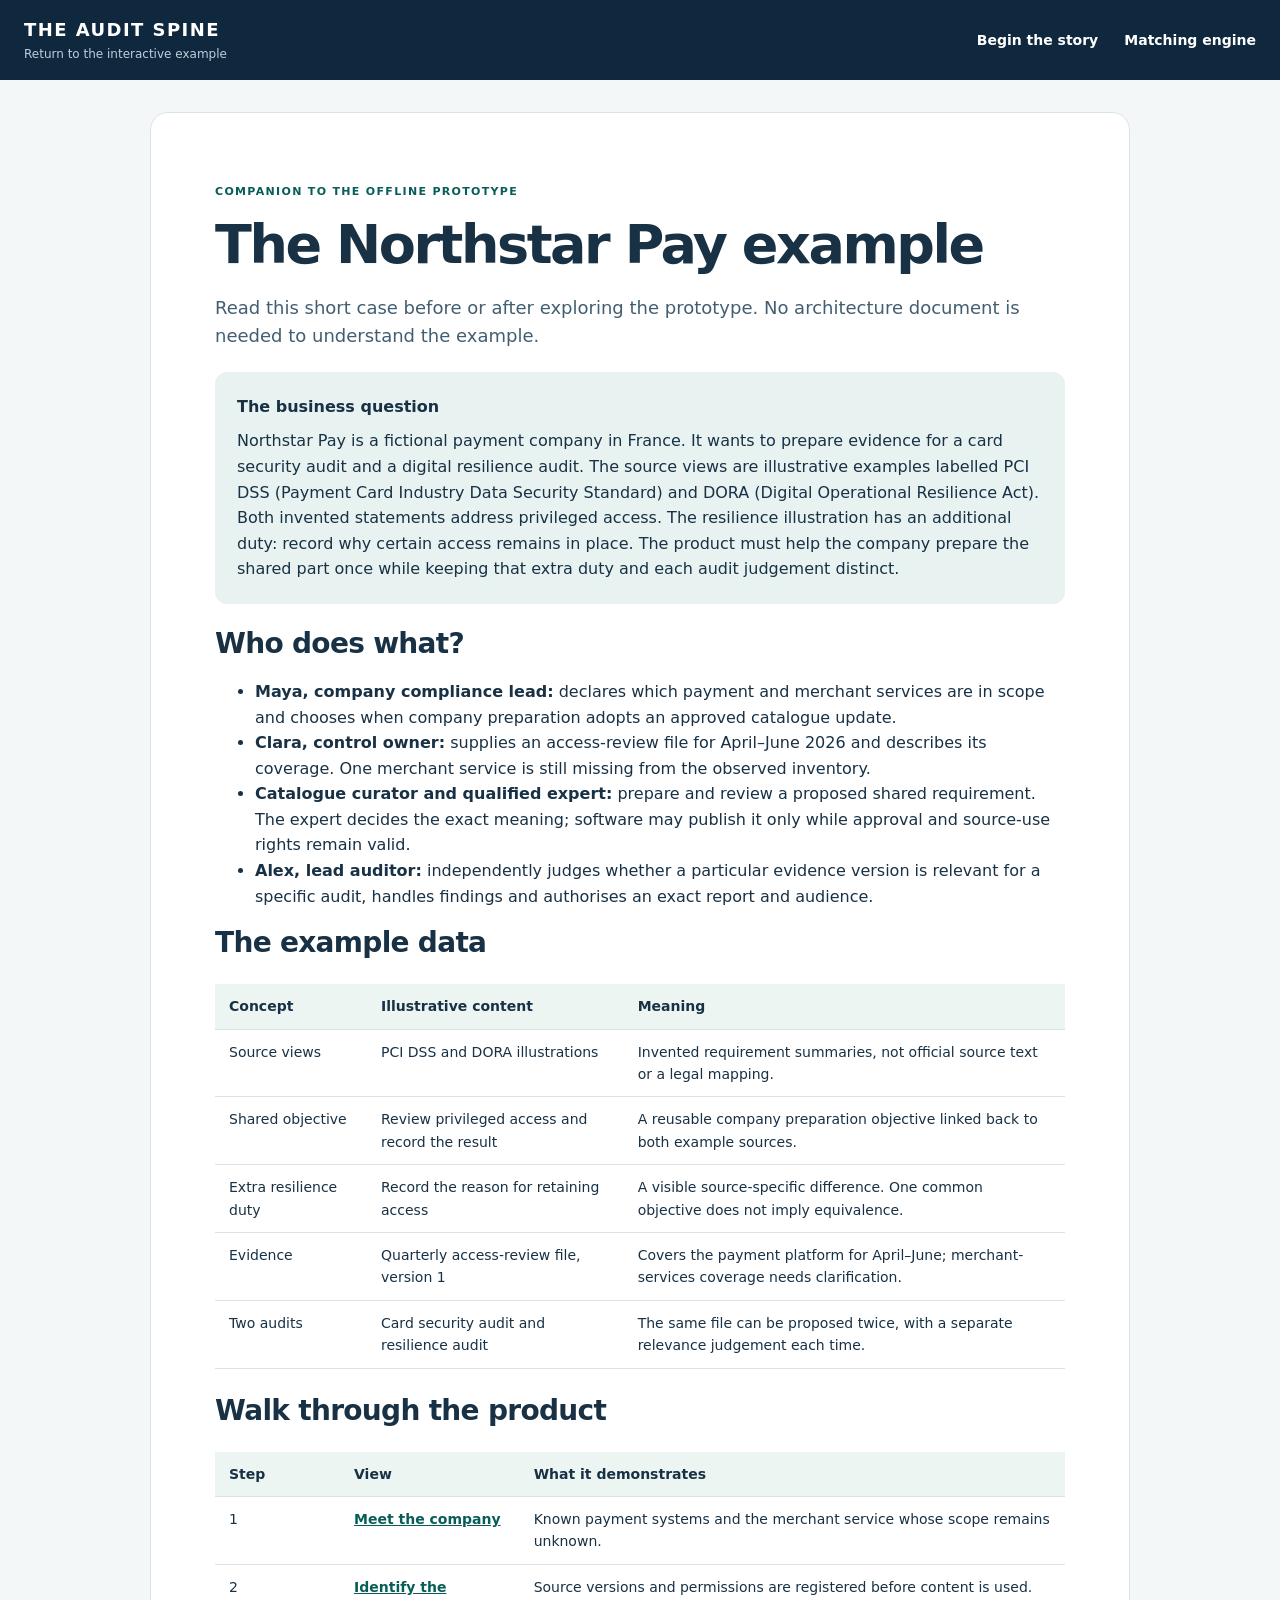
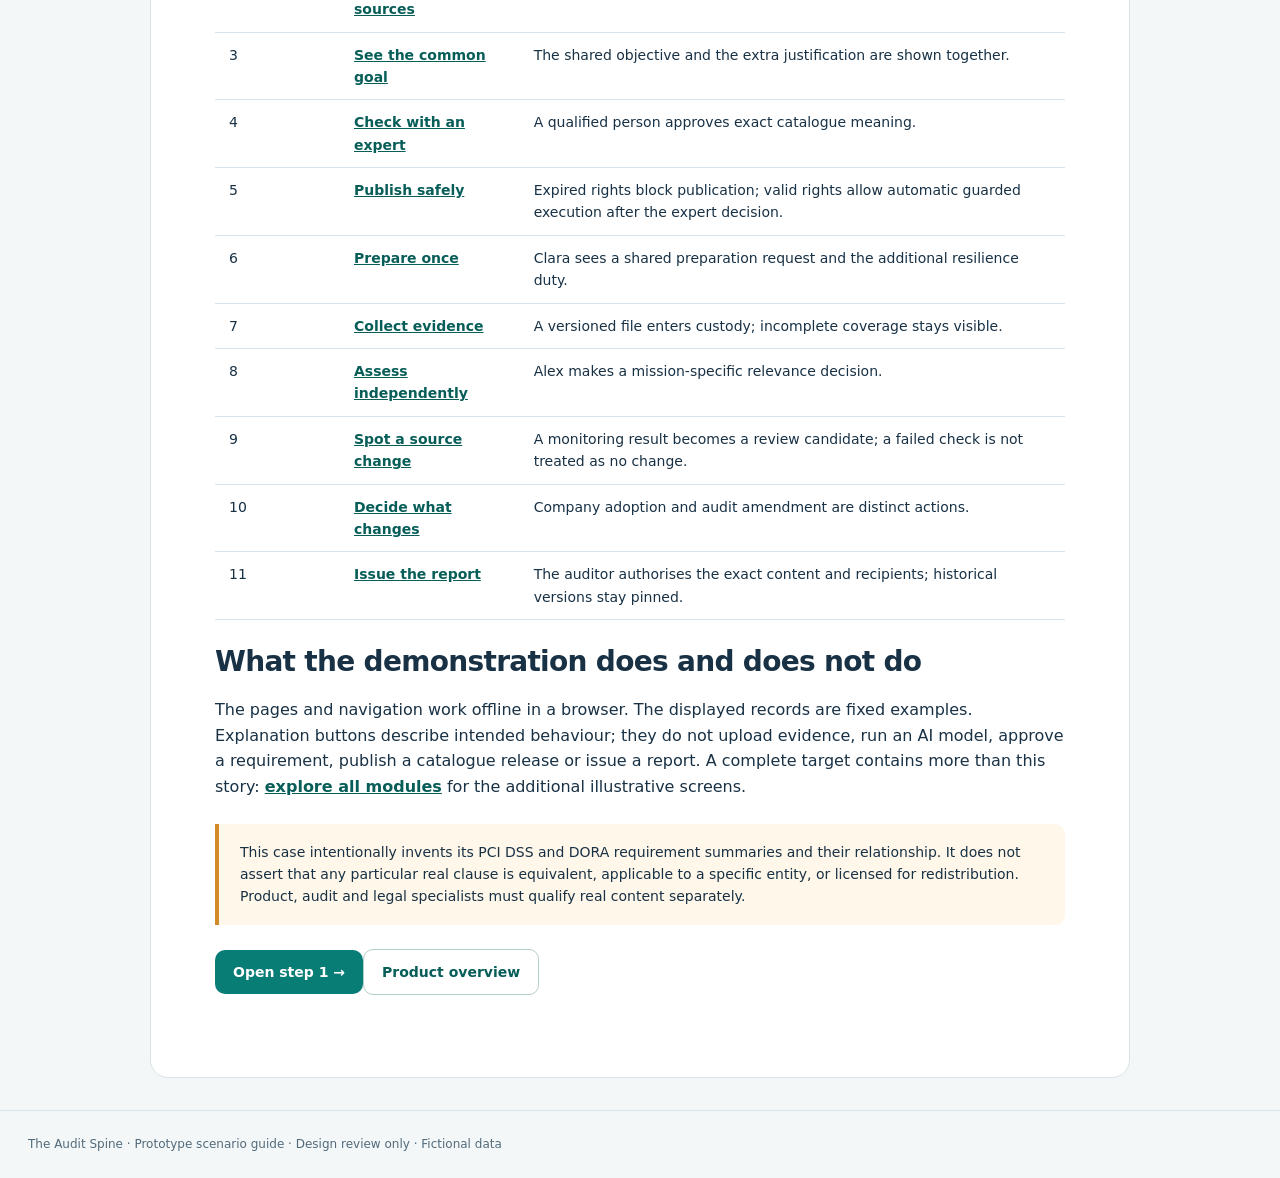
==== commit 27e69885: "Add files via upload" ====
--- a/Prototype_Guide.html
+++ b/Prototype_Guide.html
@@ -1,15 +1,22 @@
-<!doctype html><html lang="en"><head><meta charset="utf-8"><meta name="viewport" content="width=device-width,initial-scale=1"><title>The Audit Spine · Product demonstration</title><style>*{box-sizing:border-box}body{margin:0;background:#f3f6f8;color:#193344;font:16px/1.6 system-ui,-apple-system,sans-serif}a{color:#08796f}button,a{touch-action:manipulation}button{font:inherit;cursor:pointer}a:focus-visible,button:focus-visible,summary:focus-visible{outline:3px solid #dc9200;outline-offset:4px}.skip{position:absolute;left:-999px}.skip:focus{left:20px;top:10px;background:white;z-index:10}header{background:#102d40;color:white;padding:22px max(24px,calc((100vw - 1240px)/2));display:flex;justify-content:space-between;gap:20px;align-items:center}header a{color:white;text-decoration:none}header small{display:block;color:#b6cfdb;font-size:12px}nav.top{display:flex;gap:20px;flex-wrap:wrap}.shell{max-width:1240px;margin:32px auto;display:grid;grid-template-columns:232px minmax(0,1fr);gap:32px;padding:0 24px}aside{align-self:start;background:white;border:1px solid #dce5ea;border-radius:16px;padding:20px}aside a{display:block;padding:9px 0;text-decoration:none;font-size:14px}aside summary{font-weight:700;cursor:pointer}aside details+details{border-top:1px solid #e4ebef;margin-top:12px;padding-top:12px}main{min-width:0}h1{font-size:clamp(30px,4vw,46px);line-height:1.14;letter-spacing:-1.5px;margin:12px 0 20px}h2{font-size:24px;line-height:1.3;margin-top:30px}h3{font-size:18px;line-height:1.35;margin:12px 0}p{margin:12px 0}.eyebrow{font-size:12px;letter-spacing:1.6px;text-transform:uppercase;color:#08796f;font-weight:750}.lead{font-size:19px;color:#496271;max-width:760px}.hero{background:#e6f2ef;border:1px solid #c8e0d9;border-radius:22px;padding:32px}.grid{display:grid;grid-template-columns:repeat(2,minmax(0,1fr));gap:18px;margin:22px 0}.card{background:white;border:1px solid #dce5ea;border-radius:16px;padding:24px;text-decoration:none;color:inherit;display:block}.card:hover{border-color:#08796f}.icon{width:38px;height:38px;color:#08796f}.pill{background:#eaf3f1;color:#12665f;border-radius:24px;padding:5px 11px;font-size:12px;display:inline-block}.btn{display:inline-block;background:#08796f;color:white;border:0;border-radius:9px;padding:11px 18px;text-decoration:none;margin:8px 8px 8px 0}.secondary{background:white;color:#08796f;border:1px solid #bdd4d0}.notice{border-left:4px solid #d69a38;background:#fff6e6;padding:16px 20px;border-radius:0 10px 10px 0;margin:22px 0;font-size:14px}.tablewrap{overflow:auto;border:1px solid #dce5ea;border-radius:12px;background:white;margin:20px 0}table{border-collapse:collapse;width:100%;font-size:14px;text-align:left}caption{text-align:left;font-weight:700;padding:16px}th,td{padding:13px 16px;vertical-align:top;border-top:1px solid #e4ebef;min-width:130px}thead{background:#edf3f5}th{font-weight:650}.flow{display:grid;gap:10px;max-width:680px;margin:24px auto}.step{border:1px solid #c8dcd7;border-radius:14px;background:white;padding:18px 22px;display:flex;gap:18px;align-items:center}.step b{display:block}.arrow{text-align:center;color:#08796f;font-size:22px;line-height:1}.number{border-radius:50%;background:#e5f2ee;color:#08796f;min-width:36px;height:36px;display:grid;place-items:center;font-weight:750}footer{max-width:1240px;margin:30px auto;padding:24px;color:#617583;font-size:12px;border-top:1px solid #dce5ea}dialog{border:0;border-radius:18px;padding:28px;max-width:560px;width:calc(100% - 40px);color:#193344;box-shadow:0 25px 100px #102d4060}dialog::backdrop{background:#102d4090}.tour{display:flex;align-items:center;justify-content:space-between;gap:12px;margin:22px 0;border-top:1px solid #ccdeda;padding-top:15px}.muted{font-size:14px;color:#617583}.linklist a{display:block;margin:10px 0}@media(max-width:800px){.shell{grid-template-columns:1fr;margin:20px auto;padding:0 16px;gap:20px}header{padding:18px;align-items:start;flex-direction:column}.grid{grid-template-columns:1fr}.hero{padding:23px}aside{padding:12px 20px}h1{letter-spacing:-.7px}.tour{flex-wrap:wrap}nav.top{font-size:14px;gap:16px}}@media print{aside,header,.btn,.tour{display:none}.shell{display:block}body{background:white}.card,.hero{break-inside:avoid}}</style></head><body><a class="skip" href="#main">Skip to content</a><header><a href="#home"><b>THE AUDIT SPINE</b><small>Connected requirements. Traceable audit work.</small></a><nav class="top" aria-label="Primary"><a href="#home">Overview</a><a href="#engine">The engine</a><a href="#directory">All modules</a><a href="#guide">Guide</a></nav></header><div class="shell"><aside><p class="eyebrow">Explore by role</p><nav id="navigation" aria-label="Workspaces"></nav></aside><main id="main" tabindex="-1"></main></div><footer>Design review edition 2.0 · Fictional business examples · No live processing · Browser and device qualification pending</footer><dialog id="explanation" aria-labelledby="dialog-title"><h2 id="dialog-title"></h2><p id="dialog-copy"></p><form method="dialog"><button class="btn">Close explanation</button></form></dialog><script>const CONTENT = {"screens": [{"id": "SCR01", "title": "Organisation and people", "workspace": "Company", "lead": "Named grants keep people, purposes and professional authority separate.", "columns": ["Person", "Context", "Actions", "Validity"], "rows": [["Alex", "ENG-A / PER-A", "Inspect and comment; no export", "30 Sep 2026 18:00 UTC"], ["Company owner", "PER-A / PER-B", "Declare and prepare", "Active"]], "fields": [["Recipient", "Alex"], ["Purpose", "ENG-A access review"], ["Perimeter", "PER-A"], ["Expiry", "2026-09-30T18:00"], ["Allowed actions", "Inspect; comment"]], "actions": [["grant", "Preview grant"], ["revoke", "Simulate Alex revocation"]], "links": ["SCR02", "SCR30"], "story": "Invite Alex to inspect the payment platform audit. This invitation does not give access to merchant services or permission to export files."}, {"id": "SCR02", "title": "Context selector", "workspace": "All", "lead": "Switching context clears selections and cannot create access.", "columns": ["Context", "Baseline", "Boundary"], "rows": [["Company preparation", "REL-01", "Company-owned"], ["ENG-A", "REL-01", "PER-A"], ["ENG-B", "REL-01", "PER-A and PER-B; facts incomplete"]], "fields": [["Selected engagement", "ENG-A"], ["Purpose", "Access review"], ["Perimeter", "PER-A"]], "actions": [["context", "Apply permitted context"]], "links": ["SCR09", "SCR17"], "story": "Choose the organisation, scope and mission before reviewing information. The same document can have different relevance in different missions."}, {"id": "SCR03", "title": "Source registry", "workspace": "Curation", "lead": "Register source families even when text may only be referenced.", "columns": ["Source", "Version", "Admission", "Rights"], "rows": [["Framework A", "Edition 1", "Admitted synthetic source", "Display permitted"], ["Framework B / notice B-N1", "Revision 1", "Changed notice", "Distribution expired"]], "fields": [["Issuer", "Synthetic standards owner"], ["Family", "Framework B"], ["Mode", "ReferenceOnly"], ["Language", "en"]], "actions": [["source", "Stage source entry"]], "links": ["SCR04", "SCR22"], "story": "Register the two fictional frameworks. Record whether their content may be stored, processed and shown to users before importing it."}, {"id": "SCR04", "title": "Source detail", "workspace": "Curation", "lead": "A notice revision is distinct from the main edition and from extraction history.", "columns": ["Dependency", "Version", "Completeness"], "rows": [["B-N1 notice", "r1", "Complete synthetic example"], ["Definition set", "r1", "Included"], ["Native edition", "Edition 1", "Unchanged"]], "fields": [["Document role", "Notice"], ["Native locator", "B-N1"], ["Use requested", "Redistribute"], ["Rights basis", "Synthetic renewed permission"]], "actions": [["renew", "Record renewed distribution right"]], "links": ["SCR05", "SCR08"], "story": "A clarification may change evidence expectations without changing the main framework edition. Keep both versions traceable."}, {"id": "SCR05", "title": "Mapping workbench", "workspace": "Curation", "lead": "Compare dimensions and retain source-specific duties that the neutral objective does not cover.", "columns": ["Dimension", "Neutral objective", "Framework B"], "rows": [["Purpose", "Attributable access review", "Attributable access review"], ["Evidence", "Review record", "Review record and reviewer justification"], ["Residual", "None implied", "Reviewer justification remains"]], "fields": [["Source atom", "B-ACCESS-r1"], ["Target requirement", "REQ-ACCESS-r1"], ["Relationship", "Extends"], ["Rationale", "Additional reviewer justification is a residual"]], "actions": [["mapping", "Save mapping candidate"], ["orphan", "Demonstrate targetless Orphan"]], "links": ["SCR06", "SCR07"], "story": "Central objective: review access regularly. The payment framework asks for the review record; the resilience framework also asks why access was retained. Share the common objective, but keep that additional obligation visible."}, {"id": "SCR06", "title": "Conflict queue", "workspace": "Curation", "lead": "Cases preserve unresolved duties instead of hiding them in a coverage total.", "columns": ["Case", "Kind", "Owner", "Disposition"], "rows": [["CASE-01", "Residual", "Catalogue expert", "Justification not covered"], ["CASE-02", "Orphan", "Curator", "No target requirement"]], "fields": [["Case", "CASE-01"], ["Disposition", "Retain explicit residual"], ["Reason", "Neutral objective does not cover the added evidence depth"]], "actions": [["case", "Save proposed disposition"]], "links": ["SCR05", "SCR07"], "story": "A suggested match is incomplete if reviewer justification is absent. An unresolved difference remains visible for expert review."}, {"id": "SCR07", "title": "Expert review", "workspace": "Curation", "lead": "Authorisation binds exact meaning, dependencies, language and timing.", "columns": ["Subject", "Content", "Dependency", "Status"], "rows": [["SUB-02", "REL-02 members and guidance", "B-N1 r1", "Awaiting expert authority"], ["Current release", "REL-01", "Original source basis", "Active"]], "fields": [["Subject", "SUB-02"], ["Decision rationale", "Reviewed source difference and explicit residual"], ["Language", "en"], ["Expected predecessor", "REL-01"]], "actions": [["authorise", "Authorise exact subject"], ["return", "Return with reasons"]], "links": ["SCR08", "SCR04"], "story": "The qualified catalogue expert approves the exact requirement and mapping versions. A model score or an administrator action cannot replace that approval."}, {"id": "SCR08", "title": "Publication", "workspace": "Curation", "lead": "Software executes after expert authority; there is no manual force-publish action.", "columns": ["Guard", "Expected condition"], "rows": [["Authority", "Exact qualified human approval"], ["Distribution right", "Current and permitted"], ["Predecessor", "REL-01"], ["Subject", "SUB-02 exact unchanged content"]], "fields": [], "actions": [["refresh", "Recheck execution status"]], "links": ["SCR07", "SCR04", "SCR24"], "story": "The expert has approved the content, but source permission has expired. Publication waits. Once permission is renewed, software rechecks the unchanged approval and all guards before publishing automatically."}, {"id": "SCR09", "title": "Scope workspace", "workspace": "Company", "lead": "A partial population leaves applicability unknown where required facts are missing.", "columns": ["Perimeter", "Population", "Applicability", "Basis"], "rows": [["PER-A", "Declared complete for example", "Applicable", "Reviewed declared facts"], ["PER-B", "49 of 50 observed; estate not attested", "Unknown", "Incomplete population"]], "fields": [["Perimeter", "PER-B"], ["Declaration", "Unknown"], ["Reason", "One system unavailable and estate completeness not yet attested"]], "actions": [["scope", "Save declared limitation"], ["evaluate", "Evaluate exact facts"]], "links": ["SCR11", "SCR15", "SCR24"], "story": "Northstar Payments has a payment platform and merchant services. Start with a known population; missing scope facts remain unknown rather than being treated as compliant."}, {"id": "SCR10", "title": "Requirement detail", "workspace": "Company", "lead": "The neutral objective and native residuals stay visible beside the local request.", "columns": ["Contribution", "Relationship", "Local consequence"], "rows": [["A-ACCESS", "Equivalent", "Request attributable review record"], ["B-ACCESS", "Extends", "Reviewer justification remains additional"], ["Scope", "PER-B Unknown", "Do not mark outside scope"]], "fields": [["Owner", "Operations lead"], ["Requested purpose", "Access review"], ["Period", "2026-04-01 to 2026-06-30"], ["Local supplement", "Retain reviewer justification"]], "actions": [["request", "Create preparation request"]], "links": ["SCR11", "SCR13"], "story": "Clara sees one central access-review objective and the additional reviewer-justification obligation. A shared objective does not erase the separate framework requirements."}, {"id": "SCR11", "title": "Preparation board", "workspace": "Company", "lead": "Work status describes preparation, not compliance.", "columns": ["Request", "Owner", "Due", "State"], "rows": [["REQ-A-01", "Operations lead", "30 Jun 2026", "Response submitted"], ["REQ-B-01", "Scope owner", "Review needed", "Blocked by unknown PER-B"]], "fields": [["Request", "REQ-A-01"], ["Owner", "Operations lead"], ["Preparation disposition", "Ready for assessor review"]], "actions": [["prepare", "Record preparation review"]], "links": ["SCR10", "SCR12", "SCR17"], "story": "Assign the review record and reviewer justification to Clara. Completing a preparation task does not establish that a control is effective."}, {"id": "SCR12", "title": "Evidence library", "workspace": "Company", "lead": "Secure versioned uploads are the reference path; external references and captures are additional modes.", "columns": ["Item", "Version", "Coverage", "Custody"], "rows": [["Access review", "EV-01 V1", "Apr–Jun 2026 / PER-A", "Available"], ["New sample file", "Candidate only", "Unknown until described", "Not uploaded"]], "fields": [["Title", "Quarterly access review"], ["Producer", "Operations lead"], ["Period", "2026-04-01 to 2026-06-30"], ["Perimeter", "PER-A"], ["Custody mode", "Upload"]], "actions": [["upload", "Simulate quarantined intake"], ["scan", "Simulate safe scan and admission"]], "links": ["SCR13", "SCR15"], "story": "Upload the April–June access-review record once and retain its version. Propose it for two purposes; each purpose still needs its own relevance decision."}, {"id": "SCR13", "title": "Evidence detail", "workspace": "Company", "lead": "One exact version can support several purposes only after distinct relevance decisions.", "columns": ["Use", "Purpose", "Decision", "Limitation"], "rows": [["USE-A / ENG-A", "Access review", "Relevant with limits", "An exception remains"], ["USE-B / ENG-B", "Record existence", "Relevant with limits", "PER-A only; PER-B and justification missing"]], "fields": [["Version", "EV-01 V1"], ["New use engagement", "ENG-B"], ["Purpose", "Review record existence"], ["Limitations", "PER-B coverage and justification missing"]], "actions": [["reuse", "Propose independent use"], ["version", "Simulate new evidence version"]], "links": ["SCR19", "SCR21"], "story": "The payment audit can accept the record with limits. The resilience review still lacks merchant-services coverage and the explanation of retained access."}, {"id": "SCR14", "title": "Connections", "workspace": "Administration", "lead": "Read-only collection uses a bounded source grant and no remediation credentials.", "columns": ["Connection", "Family", "Scope", "Mode"], "rows": [["Inventory-01", "INT08 infrastructure inventory", "50 named systems", "Read only"], ["Documents-01", "INT02 repositories", "Approved folder", "Exact version reference"]], "fields": [["Connection", "Inventory-01"], ["Scope", "50 named systems"], ["Credential", "Vault reference only"], ["Allowed operation", "Read inventory"]], "actions": [["connection", "Preview bounded connection"], ["collect", "Run simulated collection"]], "links": ["SCR15", "SCR30"], "story": "Connect an identity system with read-only permissions. The collection cannot change accounts or remediate access."}, {"id": "SCR15", "title": "Collection run", "workspace": "Administration", "lead": "Requested, captured and declared-complete populations are different.", "columns": ["Partition", "Requested", "Captured", "Outcome"], "rows": [["PER-A", "30", "30", "Captured"], ["PER-B", "20", "19", "Partial; one unavailable"]], "fields": [["Run", "RUN-01"], ["Recovery reason", "Retry unavailable partition within original scope"]], "actions": [["retrycollection", "Retry missing partition"]], "links": ["SCR09", "SCR12", "SCR29"], "story": "The collection captures 49 of 50 expected systems. A successful transfer does not prove that the declared population is complete."}, {"id": "SCR16", "title": "Engagement portfolio", "workspace": "Auditor", "lead": "Rows are limited to explicit client grants; a firm portfolio is not an evidence pool.", "columns": ["Mission", "Perimeter", "Snapshot", "Next action"], "rows": [["ENG-A", "PER-A", "REL-01", "Review fieldwork"], ["ENG-B", "PER-A / PER-B", "REL-01", "Resolve scope limitation"]], "fields": [["Mandate", "Audit engagement"], ["Selected mission", "ENG-A"], ["Planned date", "2026-09-22"]], "actions": [["plan", "Save planning draft"]], "links": ["SCR17", "SCR18"], "story": "Alex sees only explicitly assigned audits. Documents from one client never become a shared pool for other clients."}, {"id": "SCR17", "title": "Engagement overview", "workspace": "Auditor", "lead": "A mission pins its mandate, criteria and context independently of company preparation.", "columns": ["Record", "Exact basis"], "rows": [["ENG-A", "Framework A / PER-A / REL-01"], ["ENG-B", "Framework B selected work / both perimeters"], ["Programme", "Version 1; source-specific residuals retained"]], "fields": [["Mission", "ENG-B"], ["Proposed amendment", "REL-02"], ["Reason", "Notice B-N1 r1 impact reviewed separately"]], "actions": [["amend", "Authorise separate ENG-B amendment"]], "links": ["SCR18", "SCR24", "SCR21"], "story": "The payment audit keeps its own scope, criteria and catalogue release. A company update does not silently amend this mission."}, {"id": "SCR18", "title": "Fieldwork card", "workspace": "Auditor", "lead": "Private notes, reviewable reasoning and shared facts remain different records.", "columns": ["Procedure", "Method", "Observed result"], "rows": [["Access review", "Inspect exact records and sample", "Exception identified"], ["Population", "Declared PER-A basis", "PER-B not covered by this procedure"]], "fields": [["Outcome", "Exception identified"], ["Rationale", "Reviewed record contains an exception requiring follow-up"], ["Private note", "Investigate unavailable supporting record"]], "actions": [["workpaper", "Save workpaper revision"], ["sharefact", "Create separate shared fact"]], "links": ["SCR19", "SCR20"], "story": "Alex records private professional notes separately from shared facts and the report intended for the client."}, {"id": "SCR19", "title": "Interview and evidence review", "workspace": "Auditor", "lead": "Statement confirmation does not establish control effectiveness or accept another evidence use.", "columns": ["Record", "Status", "Meaning"], "rows": [["USE-B", "Limited", "PER-A existence only"], ["Statement ST-01", "Pending confirmation", "Attributed account, not assurance"], ["Population sample", "Selected 5; examined 4", "One unavailable; no statistical claim"]], "fields": [["Use", "USE-B"], ["Decision", "Limited"], ["Rationale", "PER-B and reviewer justification missing"], ["Statement", "The review occurred in June"]], "actions": [["relevance", "Record independent relevance"], ["confirmstatement", "Confirm statement as recorded"]], "links": ["SCR13", "SCR18", "SCR20"], "story": "Confirming an interview statement is distinct from accepting evidence. Evaluate the exact record against the mission purpose, period and population."}, {"id": "SCR20", "title": "Findings and responses", "workspace": "Auditor", "lead": "Client disagreement remains attributable and cannot silently replace the assessor conclusion.", "columns": ["Finding", "Condition", "Client position", "Professional state"], "rows": [["FIND-A-01", "Review exception", "Disputed", "Pending professional disposition"]], "fields": [["Response", "Dispute"], ["Client explanation", "The missing record may be held by another team"], ["Professional disposition", "Seek further information"]], "actions": [["dispute", "Record client dispute"], ["finding", "Save professional disposition"]], "links": ["SCR21", "SCR26"], "story": "Clara can disagree with a finding and provide a response. The response remains attributable and does not automatically close or overwrite the finding."}, {"id": "SCR21", "title": "Report assembly and issue", "workspace": "Auditor", "lead": "Authorise exact rendered content and recipients before automatic guarded issue.", "columns": ["Package", "Basis", "Audience", "State"], "rows": [["REPORT-A-01", "REL-01 / EV-01 V1", "Named client recipients", "Historical issued record"], ["REPORT-B-DRAFT", "ENG-B snapshot", "Named candidate audience", "Draft, not issued"]], "fields": [["Package", "REPORT-B-DRAFT"], ["Conclusion", "Limited basis with PER-B uncertainty"], ["Recipients", "Named client sponsor"], ["Private note handling", "Excluded"]], "actions": [["assemble", "Assemble exact draft"], ["issue", "Authorise exact package and issue"]], "links": ["SCR18", "SCR20", "SCR32"], "story": "Assemble a report against the mission’s pinned versions. The authorised human approves the exact rendered report and recipients before software performs guarded issue."}, {"id": "SCR22", "title": "Monitoring desk", "workspace": "Curation", "lead": "Failed checks cannot be displayed as no change.", "columns": ["Channel", "Last check", "Observation", "Owner"], "rows": [["Framework B notice feed", "22 Sep 2026", "B-N1 r1 changed", "Monitoring owner"], ["Additional issuer channel", "Check failed", "Unknown currency", "Rights steward"]], "fields": [["Channel", "Framework B notice feed"], ["Cadence", "Configured; no SLA implied"]], "actions": [["monitor", "Run simulated source check"]], "links": ["SCR04", "SCR07"], "story": "A source clarification asks for reviewer justification. Monitoring creates a change candidate; an unavailable source check appears as a failed check, never as no change."}, {"id": "SCR23", "title": "Change inbox", "workspace": "Company", "lead": "Notice receipt, local review and baseline adoption are separate actions.", "columns": ["Change", "PER-A", "PER-B", "Decision"], "rows": [["CHANGE-01", "Affected", "Unknown", "Local review needed"]], "fields": [["Change", "CHANGE-01"], ["Deferral reason", "Await local decision"], ["Review date", "2026-09-30"]], "actions": [["ack", "Acknowledge notice only"], ["defer", "Record deferral"]], "links": ["SCR24", "SCR09"], "story": "Notify Maya that a reviewed catalogue release is available. Receiving the notice does not adopt it for the company or amend an audit."}, {"id": "SCR24", "title": "Impact detail", "workspace": "Company", "lead": "A source change can touch preparation and missions without rewriting either.", "columns": ["Dependency", "Result", "Required action"], "rows": [["PER-A", "Affected", "Review evidence form"], ["PER-B", "Unknown", "Complete declared facts"], ["REPORT-A-01", "Historical REL-01", "Preserve exact issued basis"]], "fields": [["Local rationale", "PER-A affected; PER-B remains unknown"], ["Local audience", "Company scope owner"], ["Preparation target", "REL-02"]], "actions": [["localreview", "Review exact local pack"], ["adopt", "Adopt preparation baseline"]], "links": ["SCR17", "SCR23", "SCR28"], "story": "Later snapshot: catalogue release 2 is available. Maya reviews the local impact before adopting it. Alex separately assesses a mission amendment; the original report retains its original basis."}, {"id": "SCR25", "title": "My work", "workspace": "All", "lead": "Coordination tasks point to the authoritative domain decision.", "columns": ["Task", "Owner", "Meaning"], "rows": [["Respond to FIND-A-01", "Client respondent", "Factual response only"], ["Review PER-B", "Scope owner", "Complete declared facts"], ["Resolve source rights", "Rights steward", "Permitted-use decision"]], "fields": [["Task", "Respond to FIND-A-01"], ["Note", "Response supplied through finding workflow"]], "actions": [["task", "Resolve coordination task"]], "links": ["SCR26", "SCR20"], "story": "Maya, Clara and Alex receive different tasks. Each task links to the actual requirement, evidence decision or finding that needs attention."}, {"id": "SCR26", "title": "Activity and thread panel", "workspace": "All", "lead": "Messages retain exact subject and audience; a comment is never an approval.", "columns": ["Event", "Subject", "Audience"], "rows": [["Client disputed facts", "FIND-A-01 r1", "Selected shared participants"], ["Private follow-up note", "Workpaper r1", "Assessor only"]], "fields": [["Comment", "Please provide the missing record"], ["Audience", "Selected shared participants"]], "actions": [["comment", "Add attributed comment"]], "links": ["SCR20", "SCR25"], "story": "Keep discussions attached to the correct subject and audience. Writing “looks good” in a message does not grant approval."}, {"id": "SCR27", "title": "Search", "workspace": "All", "lead": "Exact and lexical retrieval remain usable with inference disabled.", "columns": ["Result", "Version", "Why shown"], "rows": [["REQ-ACCESS", "r1 / REL-01", "Neutral objective in permitted catalogue"], ["EV-01 V1", "Apr–Jun / PER-A", "Only under company or audit grant"]], "fields": [["Query", "Access review"], ["Corpus", "Current permitted context"]], "actions": [["search", "Search exact permitted records"]], "links": ["SCR10", "SCR28"], "story": "Find requirements and evidence through authorised search. Core search remains available when generative assistance is disabled."}, {"id": "SCR28", "title": "Assistant drawer", "workspace": "All", "lead": "Optional cited wording preserves the stored result and cannot approve anything.", "columns": ["Claim", "Citation", "Limitation"], "rows": [["PER-A is affected", "CHANGE-01 / TRACE-01", "Stored result"], ["PER-B is unknown", "CHANGE-01 / TRACE-02", "Missing population facts"]], "fields": [["Task", "Explain local impact"], ["Context", "CHANGE-01 exact revision"], ["Budget", "B1; bounded optional draft"]], "actions": [["ai", "Simulate bounded draft"], ["adoptdraft", "Keep wording as draft"]], "links": ["SCR24", "SCR29"], "story": "An optional assistant explains an approved requirement using permitted citations. It cannot change the stored requirement or approve a mapping."}, {"id": "SCR29", "title": "Operations console", "workspace": "Administration", "lead": "Operators inspect receipts and budgets without semantic authority.", "columns": ["Job", "State", "Limit"], "rows": [["Publication REL-02", "Guarded automatic execution", "No force publish"], ["Assistance draft", "Optional", "Parent B1 envelope"], ["Inventory run", "Partial", "Retry within scope"]], "fields": [["Job", "AI-JOB-01"], ["Reason", "Inspect remaining budget"]], "actions": [["job", "Inspect safe job receipt"], ["canceljob", "Cancel optional job"]], "links": ["SCR08", "SCR15", "SCR30"], "story": "An operator can inspect failed jobs and consumption limits. The operator cannot approve the meaning of catalogue content."}, {"id": "SCR30", "title": "Governance console", "workspace": "Administration", "lead": "Grants, source rights, expertise, retention and recovery have distinct responsible owners.", "columns": ["Policy", "Owner", "Status"], "rows": [["Competence and conflicts", "Catalogue governance", "Ratification required"], ["Retention and holds", "Privacy/data owner", "No legal duration assumed"], ["Deployment recovery", "Operations/security", "Qualification pending"]], "fields": [["Support scope", "Metadata only"], ["Reason", "Investigate failed run"], ["Duration", "Time-bounded by policy"]], "actions": [["support", "Preview bounded support access"]], "links": ["SCR01", "SCR04", "SCR32"], "story": "Different owners manage access, source permissions, expert qualifications and retention. Service administration does not grant professional authority."}, {"id": "SCR31", "title": "Plan and usage", "workspace": "Company", "lead": "Commercial eligibility never grants source rights or private workpaper access.", "columns": ["Meter", "Used", "Limit", "Interpretation"], "rows": [["Original storage", "420 GB", "500 GB proposed", "Internal replicas excluded"], ["Optional drafts", "80", "100 proposed", "Logical completions, not provider calls"], ["ENG-B sponsor", "Company", "One effective sponsor", "No duplicate activation charge"]], "fields": [["Sponsor", "Firm practice"], ["Mission", "ENG-B"], ["Effective date", "2027-01-01"], ["Overage cap", "Explicit acceptance required"]], "actions": [["sponsor", "Preview sponsorship transfer"], ["budget", "Preview capped allowance"]], "links": ["SCR30", "SCR32"], "story": "Show service usage and plan limits. Commercial eligibility does not confer rights to framework text or private auditor notes."}, {"id": "SCR32", "title": "Import export and exit", "workspace": "Company", "lead": "A generated archive is not a delivered export or proof that every byte was deleted.", "columns": ["Item", "Disposition", "Reason"], "rows": [["EV-01 V1", "Include if permitted", "Exact custody and digest"], ["REPORT-A-01", "Include if permitted", "Historical issued package"], ["Private assessor note", "Excluded", "No export grant"], ["External old version", "Unavailable if absent", "Never substitute latest"]], "fields": [["Export purpose", "Customer portability"], ["Recipient", "Named company owner"], ["Scope", "Permitted Northstar records"]], "actions": [["export", "Preview controlled export"], ["close", "Preview closure obligations"]], "links": ["SCR13", "SCR21"], "story": "Prepare an authorised export with exact versions and recipient checks. Archive generation alone is not delivery, and an exit request is not proof of completed deletion."}], "modules": [{"id": "M01", "interface": "IF01", "name": "Organisation and access", "value": "Give every person the correct company, perimeter and engagement context while preserving accountable authorship when teams change. The organisation hierarchy describes the customer; a separate grant controls permitted actions.", "actors": "Company administrators manage entities and teams. Delegated sponsors propose grants. Verified recipients accept bounded invitations. Security suspends access under its own authority.", "screens": ["SCR01", "SCR02"], "records": "E01 Tenant; E02 Company; E03 MembershipGrant", "steps": [["Register organisation", "Declare legal entities, accountable owner and deployment. Activate only after the required responsible roles are assigned."], ["Define access", "Select exact tenant, company, perimeter, engagement, purpose, actions and validity. Preview effective access before committing."], ["Invite and accept", "Present identity, role, scope and expiry. Reissue invalidates the former invitation token; matching names never merges identities."], ["Review or revoke", "Recheck all remaining grants and show what access persists. Expiry/revocation blocks subsequent disclosure and queued deliveries."], ["Transfer work", "Reassign responsibility explicitly without rewriting the original author or automatically transferring evidence visibility."]], "fields": [["Organisation", "Legal/display name, identifier scheme/value, jurisdiction and effective hierarchy; unknown legal facts remain unknown."], ["Hierarchy and team", "Effective-dated associations, accountable owner, producer and backup; reject cycles and cross-tenant parent changes."], ["Grant", "Issuer/subject identity, company/engagement/perimeter, selected object classes, purpose and explicit capabilities."], ["Validity", "Start and exclusive expiry with timezone, issuer, reason, policy and review due date; export is separate from read."], ["Invitation", "Verified destination, token status, acceptance/cancellation receipt and identity-link result."], ["Delegation", "Issuer must have delegation authority for each proposed scope/action; arbitrary group attributes cannot create expertise."]], "rules": [["BR01", "Current identity, a valid grant for this precise action/context, classification/source rights and no overriding restriction must all hold. Do not combine unrelated grants into an ungranted purpose."], ["Company CO-P01 — proposal", "Revoking one grant may leave another legitimate grant. The administration preview must show actual remaining access, not claim global removal."], ["Context boundary", "Changing tenant clears selection, cached previews and prior search results. Safe denied links, counts and recent items cannot expose hidden clients."], ["Professional boundary", "IdP membership, firm affiliation and administrator roles do not confer catalogue competence or client report authority."]], "edges": "Accepted wrong-identity invitations require suspension and investigation. A last-administrator departure uses controlled recovery or closure. Identity-provider failure does not permit an authentication bypass. Material already downloaded cannot be technically recalled.", "bulk": "Stage entity/member imports with identity matches, rejected rows and proposed grants. Apply authorised rows with individual receipts. Reassignment previews access changes; it cannot create evidence rights by spreadsheet flag.", "exchange": "IF01 supplies current actor/context decisions to all services. M16 propagates revocations and bounded support. M18 owns cross-tenant migration; changing a parent field cannot move protected data.", "example": "Alex can inspect/comment on Payment platform audit / Payment platform until 30 September 2026 at 18:00 UTC. Merchant services and export remain denied regardless of firm membership or mission sponsor."}, {"id": "M02", "interface": "IF02", "name": "Source inventory and permitted intake", "value": "Maintain the complete relevant payments source landscape and admit exact material through an appropriate channel. Catalogue breadth, availability, processing rights and semantic review are independent dimensions.", "actors": "Editorial owner registers sources; rights steward records allowed uses; intake operators manage acquisition; curators review source completeness.", "screens": ["SCR03", "SCR04"], "records": "E04 FrameworkVersion; E05 SourceRevision and fragments; E06 SourcePermission", "steps": [["Register", "Record family, issuer, edition, language and document role even where only a reference may be held."], ["Evaluate use", "Check acquisition, storage, parse/OCR, indexing/embedding, inference, display, translation, redistribution and retention separately."], ["Acquire safely", "Capture permitted upload, feed/portal response or attributed structured/manual entry with origin and receipt."], ["Inspect extraction", "Preserve parser version, native fragments, definitions, notices, exceptions and missing annexes. Processing success is not complete admission."], ["Maintain", "Append exact native or extraction revision. A notice may change independently of the main framework edition."]], "fields": [["Identity", "Issuer, family, title, edition/amendment, document role, parent dependencies and native locator; clause number alone is not identity."], ["Dates and variants", "Publication/effective/withdrawal dates with precision and basis; language and authoritative translation relationship."], ["Ownership", "Editorial, rights and monitoring owner required before admitted use; assignment does not prove qualification."], ["Receipt", "Channel, origin/object/version, actor/service, acquired time, digest where retained and parser revision."], ["Permission", "Per-operation Allowed/Denied/Unknown/Conditional, evidence, audience, territory, destination, purpose and effective interval."], ["Completeness", "Complete/Partial/Unknown, missing components and reason; inventory, scan and rights states remain separate."]], "rules": [["BR02", "Registration does not establish acquired rights. Unknown permission blocks the affected operation while preserving entitled metadata."], ["Context closure", "A duty requires its relevant definitions, conditions, role, exceptions, notices and tables. Model wording cannot replace missing native context."], ["Derivatives", "OCR, quotations, embeddings, translations and generated paraphrases retain applicable source restrictions. Reference-only mode cannot reconstruct protected text."], ["Identity and revisions", "Similar titles never merge sources. Equal bytes can share protected storage only under compatible policy while preserving acquisition receipts."]], "edges": "Unsupported format, missing annex, portal outage, expired rights and parser change have different recovery owners. Unknown edition or authority is displayed. Source expiry invalidates affected access and projections without pretending all lawful historical receipts are deleted.", "bulk": "Stage inventory imports with per-row identity, dependency and permitted-use outcomes. Admit source families abstractly without assuming every programme is a company checklist or requiring text access for design.", "exchange": "IF02 serves exact entitled source context to M03/M04/M12/M15. Permission is checked at processing, expert review, activation and each reader/export disclosure. Safe events contain identifiers rather than source text.", "example": "Resilience clarification revision 1 is a notice under Operational resilience framework (fictional). Its distribution permission expires before Catalogue release 2 activation. Reference metadata can remain visible while that execution is blocked."}, {"id": "M03", "interface": "IF03", "name": "Requirements mappings and guidance", "value": "Organise reusable audit objectives while retaining native duties and unresolved differences. Curated shared guidance helps preparation without pre-judging any actual evidence.", "actors": "Curators edit atoms, requirements and comparisons; specialists advise on cases; a qualified final expert authorises the exact package through M04.", "screens": ["SCR05", "SCR06"], "records": "E07 Atom; E08 Requirement and proposed CatalogueGuidance; E09 Link; E10 Case", "steps": [["Atomise", "Separate independently meaningful duties while retaining conditions, definitions and exact native anchors."], ["Compare dimensions", "Select a neutral objective and compare actor, object, population, trigger, cadence, depth, evidence, retention and exceptions."], ["Propose relationship", "Choose Equivalent/Subsumed/Extends/Partial/Conflicting/Orphan with rationale and explicit covered/uncovered facets."], ["Handle case", "Assign, investigate and propose justified resolution, retained limitation or visible release exclusion."], ["Prepare guidance", "Link evidence expectations, questions and procedures to exact contributions; include meaning-bearing guidance in review closure."]], "fields": [["Atom", "Exact fragment, actor/action/object, normative role, condition, frequency, population and editorial provenance."], ["Requirement", "Stable concept/revision, objective, domain, boundary, outcome, structured facets and change reason."], ["Link", "Source atom, actual target except Orphan, dimensions, type, rationale, residuals, cases and effective context."], ["Case", "Residual/conflict/orphan kind, exact bases, scope/time, severity, owner, consultations and disposition."], ["Guidance", "Proposed E08 subtype: evidence purpose/form/attributes, producer, period/scope, steps, questions, expected corroboration and limits."], ["Guidance basis", "Source-mandated, TAS-authored or adapted; exact rights/source basis and language/review revision."]], "rules": [["BR03", "Subsumed means the source duty is contained in the neutral requirement; do not attribute surplus to the source. Extends preserves additional source duty. Partial links do not automatically combine into Equivalent."], ["Orphan and coverage", "Orphan has no fabricated target. Conflicting identifies a real target and incompatible duties. Count atoms once, not links, in source coverage denominators."], ["CAT-P01 — proposal", "Reviewed unresolved cases can appear only as explicit limitations under a ratified inclusion policy. Rights, provenance or false-coverage defects block publication."], ["INT-P01 / INT-P02 — proposals", "Shared guidance belongs to E08/M03; tenant requests remain E18/M06. E10 supports an optional orphan case while E09 remains targetless."]], "edges": "Missing context returns to intake; absent expertise holds review. Stale saves preserve both drafts for comparison. A stricter-looking retention or frequency value is not automatically a safe common requirement; incompatible dimensions need a case.", "bulk": "Import candidates with per-link validation and source provenance. Bulk edits append revisions and impact work; no model-confidence threshold authorises a release. Preserve splits/merges/replacements and reject replacement-lineage cycles.", "exchange": "IF03 owns semantic drafts. M04 freezes exact members and dependencies. M06 instantiates reviewed guidance locally; M10 owns evidence relevance. No customer private notes enter shared catalogue guidance.", "example": "A-ACCESS maps to an attributable review objective. Operational resilience framework (fictional) adds reviewer justification: preserve an Extends residual. A genuinely uncovered duty remains a targetless Orphan."}, {"id": "M04", "interface": "IF04", "name": "Expert review and automatic publication", "value": "Bind catalogue meaning to an identifiable qualified human, then execute that exact decision automatically when current guards pass. Content, review, authority and execution states are independently visible.", "actors": "Final TAS expert reviews meaning; governance administers competence/conflicts; rights steward resolves use conditions; operator reconciles execution without approval authority.", "screens": ["SCR07", "SCR08"], "records": "E11 ReviewSubject; E12 ApprovalAuthorisation; E13 ReleaseManifest", "steps": [["Freeze", "Close exact atoms, requirements, links, cases, guidance, languages, dependencies, exclusions and expected predecessor."], ["Review", "Comment, consult, return or reject with reasons. A comment such as approved has no authorisation effect."], ["Authorise", "Human confirms exact subject/digest, release scope, timing and validity under current competence and conflict policy."], ["Execute", "At immediate/scheduled time recheck authority, rights, digest, predecessor and policy; commit manifest/head/outbox atomically."], ["Maintain", "Retry eligible unchanged work idempotently; suspend or replace with attribution. Meaning changes create a new subject and fresh review."]], "fields": [["Subject", "Exact members/dependencies, canonical digest, intended manifest, exclusions, language and validation receipts."], ["Expert grant", "Named human, competence families/languages, validity, conflict restrictions and protected qualification evidence."], ["Review", "Assigned expert, consulted advice, questions, declared limitations and Return/Reject/Authorise reason."], ["Authorisation", "Subject/digest, human/grant, earliest activation, expiry, predecessor and policy confirmation."], ["Execution", "Operation/attempt, scheduled/blocked/failed/active state, safe guard failures and retry eligibility."], ["Release", "Immutable manifest, activation time, predecessor and suspension/replacement lineage."]], "rules": [["BR04", "Meaning, language, guidance or dependency changes invalidate the old exact subject. A confirmation checkbox cannot persist across a changed digest."], ["BR05", "Valid explicit expert authority leads to automatic guarded software execution. No second routine human release requester; AI cannot approve or force publication."], ["Governance remains open", "Do not inherit a fixed numerical quorum. Competence, independence, self-review, conflicts, consultation and expiry need ratified operational rules."], ["Authority boundary", "Catalogue approval does not decide company scope, evidence relevance, findings or client report issue. Operators cannot invent approval to unblock jobs."]], "edges": "Expired rights can coexist with visible approval and blocked execution. Renewal does not cure expired expert validity or stale predecessor. Competing activations use expected-head comparison. Revocation after release requires attributable suspension/review rather than rewriting history.", "bulk": "Split review subjects only when independently meaningful and closed. Each package keeps its exact authority, timing and current guards; bulk processing cannot grant unrelated subject approval.", "exchange": "IF04 owns protected human authority and activation. IF16 exposes safe operational status. Release events create M13 impact candidates; they do not adopt local baselines or amend engagements.", "example": "Catalogue release 2 is authorised but blocked by expired distribution rights. If renewed while all other guards remain valid, automatic execution activates once. Payment platform audit continues to reference Catalogue release 1."}, {"id": "M05", "interface": "IF05", "name": "Company scope and applicability", "value": "Explain applicability and instrument eligibility from declared facts and exact rules. Keep deterministic evaluation separate from the human scope opinion and the selected preparation baseline.", "actors": "Company declarer owns facts and population completeness; scope specialist reviews interpretation; company authority adopts preparation; mission authority separately fixes engagement context.", "screens": ["SCR09"], "records": "E14 ProfileSnapshot; E15 Perimeter; E16 ScopeMemo and RuleSet; E17 TenantBaseline", "steps": [["Declare facts", "Capture business/data roles, jurisdictions, systems and attributed population basis with effective and recorded times."], ["Define perimeter", "Include/exclude assets and shared services with rationale; overlapping perimeters remain explicit."], ["Evaluate", "Use exact rules/facts/source versions and preserve logical True/False/Unknown plus operational Error/NotEvaluated."], ["Review opinion", "Human records reason, limitations and any disagreement without editing the stored engine trace."], ["Adopt", "Select exact release, profile, perimeter, rule set and memo against the expected former preparation baseline."]], "fields": [["Fact", "Name/type/unit, value or Unknown/NotDeclared, declarer, source and effective/recorded interval."], ["Population", "Named universe, enumeration method, expected/discovered counts, missing partitions, completeness and attestor."], ["Perimeter", "Included/excluded members, purpose, dependency/shared service, owner, period and reason."], ["Rule", "Admitted executable revision, parameters, formal question and explicitly defined empty-population treatment."], ["Trace", "Exact inputs, per-rule results, missing dependencies, operational errors, configuration and evaluation time."], ["Memo/baseline", "Engine outcome, separate human disposition, limitations, exact references, adopter and predecessor."]], "rules": [["BR06", "Unknown is not False. Collected observations do not declare facts or prove a complete estate. Unsupported formal instrument rules remain NotEvaluated."], ["Company CO-P02 — proposal", "AND is False if any term is False, True only when all are True; OR is True if any is True, False only when all are False; otherwise Unknown. NOT preserves Unknown."], ["Population semantics", "Universal True requires supported completeness and all members satisfying the predicate; a known counterexample refutes it. Existential False requires complete enumeration and no satisfying member."], ["Separate results", "Preserve errors/skipped terms even if another operand decides the logical result. Human disagreement retains engine and human outcomes with reason."]], "edges": "Missing rules, conflicting facts, incomplete population and unavailable dependencies have explicit remedies. A declared complete empty universe requires a substantiated basis and rule-defined treatment. Deferred adoption cannot postpone a source obligation.", "bulk": "Stage inventory rows with matches, rejected/changed records and provenance. Declarer confirms accepted set and completeness limitations. Evaluate per perimeter; an aggregate cannot count Unknown as unaffected or outside scope.", "exchange": "IF05 consumes source/release and proposed observations. It supplies baseline to M06 and exact local facts to M13. IF09 fixes an independent mission snapshot rather than following latest preparation.", "example": "Payment platform facts support the stated processing context; Merchant services enumeration is incomplete and stays Unknown. Preparation adoption of Catalogue release 2 does not change Payment platform audit."}, {"id": "M06", "interface": "IF06", "name": "Preparation requirements and requests", "value": "Turn a selected requirement and its native contributions into accountable requests. Preparation readiness means material is ready for review, not that the company is compliant.", "actors": "Lead assigns owners and dates; producers supply exact evidence or an unavailability explanation; requester reviews preparation; assessor retains independent relevance and conclusions.", "screens": ["SCR10", "SCR11"], "records": "E18 RequirementAssignment and local guidance instance; E19 PreparationTask and request", "steps": [["Instantiate", "Select exact baseline, requirement and available reviewed guidance. Label local additions explicitly."], ["Assign", "Name owner/producer/backup, perimeter, period, form and due date; preserve source-specific residuals."], ["Respond", "Link exact evidence version and declared limitations or reason unavailable."], ["Review request", "Clarify, record documentary disposition or close preparation; this does not close independent audit requests."], ["Maintain work", "Reassign/revise prospectively; changed source, scope or evidence creates review work rather than silent completion."]], "fields": [["Assignment", "Baseline, requirement/contributions, accountable owner/team/backup and preparation state."], ["Guidance instance", "Exact catalogue guidance where available; local purpose, expected attributes/form and limitations."], ["Request", "Requester/recipient, period/scope, due time/timezone, permitted custody and classification."], ["Response", "Exact evidence, submitting actor, coverage claim, limitations and attributed message."], ["Review", "Preparation disposition, rationale, missing material, responsible actor and closure revision."], ["Calendar", "Native cadence/effective date, internal target, request deadline and reminder policy separately recorded."]], "rules": [["BR07", "Internal planned dates cannot change source duties. Source cadence, freshness, retention, request state and readiness remain distinct."], ["Lifecycle", "Preparation: Unassigned/Assigned/In progress/Ready for assessor review. Request: Draft/Open/Response submitted/Preparation reviewed/Closed or Cancelled; overdue/partial are flags."], ["Guidance boundary", "Local edits cannot change published catalogue guidance. Missing reviewed guidance is visible; assistance cannot invent an authoritative procedure."], ["Honest dashboard", "Counts show scope, denominator, filters and as-of time. A task-completion ratio is never labelled compliance coverage."]], "edges": "Missing owner, denied source, stale revision or partial response names the blocker. Clarification returns to open work with attributed question/new revision. Future-dated or unknown-period evidence cannot satisfy a dated request by default.", "bulk": "Preview each bulk assignment/request and permission. Combine requests only when purpose, scope, period, audience and definition match, preserving all origins. Owner transfer does not automatically transfer evidence visibility.", "exchange": "IF06 owns preparation decisions and M07 references; M14 coordinates safe reminders. Audit-origin requests retain their audit owner despite being answered in the Company workspace.", "example": "The access-review request receives Quarterly access review V1 for April–June Payment platform. Preparation can be ready while Payment audit evidence use retains an exception and Resilience review evidence use still lacks Merchant services coverage."}, {"id": "M07", "interface": "IF07", "name": "Evidence custody versions and reuse", "value": "Retain exact evidence with safe storage, provenance and controlled availability. Make reuse discoverable without inheriting another assessor’s decision.", "actors": "Producer submits material; custody owner classifies it; isolated workers scan; assessor examines safe exact material and records use in M10.", "screens": ["SCR12", "SCR13"], "records": "E20 EvidenceItem; E21 EvidenceVersion CustodyReceipt and renditions", "steps": [["Describe", "Choose item lineage and record producer, category, purpose, period/scope, classification and custody mode."], ["Receive safely", "Bounded upload ticket sends bytes only to quarantine; verify actual size/type/digest and isolated scan."], ["Promote", "Admit safe version with durable receipt and native/derivative lineage; uncertain storage remains unavailable."], ["Inspect/reuse", "Show exact permitted version and scope/period limits; each new use requires separate assessor relevance."], ["Correct/dispose", "New bytes create a new version; material metadata corrections flag affected uses; disposal follows explicit policy."]], "fields": [["Identity", "Item/version/predecessor, safe title and category; digest equality is not authorship or truth."], ["Provenance", "Producer or explicit unknown, source, produced/captured/received time, actor, scan and transformations."], ["Coverage", "Perimeters/population, period or explicit unknown, event marker, exclusions and claimed purpose."], ["Material", "Native name/type/bytes/digest, preview/OCR lineage and isolated processing receipt."], ["External mode", "Repository/object/exact version and allowed locator; distinguish link-only, snapshot and metadata-only."], ["Governance", "Owner, classification, purpose/audience, rights, retention/hold references and availability."]], "rules": [["BR08", "Custody is not sufficiency. Policy text, operational record, interview artefact and collected observation support different evidential purposes."], ["BR09", "Unavailable exact external material must not redirect to latest. Snapshot storage needs separate permission and retention basis."], ["Company CO-P03 — proposal", "Append byte and material metadata history. Redacted renditions keep exact lineage and separate audiences; omitted substance may require relevance review."], ["Tenant isolation", "No visible cross-tenant duplicate, count or existence signal. Proposed default is no cross-tenant deduplication; retention and audiences remain independent."]], "edges": "Quarantine, scanning, available, rejected, restricted, external version unavailable and disposed are distinct. Unknown period is allowed at intake but cannot silently pass a dated use. Repository outage is an availability failure.", "bulk": "Each file receives a durable result; retry failures without repeating successful admissions. Same visible bytes can preserve separate submission/purpose receipts. Concurrent versions need owner selection rather than last-arrival authority.", "exchange": "IF07 owns safe bytes/metadata and gateway tickets with current checks at redemption and bounded ranges. M10 owns E22 relevance; M18 owns controlled export/disposal. Shared catalogue AI never receives a customer evidence pool.", "example": "Quarterly access review V1 is a single April–June Payment platform payload with independent Payment audit evidence use/Resilience review evidence use. New V2 cannot rewrite REPORT-A-01. Lawful disposal makes old bytes explicitly unavailable."}, {"id": "M08", "interface": "IF08", "name": "Connections and bounded collection", "value": "Exchange scoped observations with qualified source systems while preserving exact capture, completeness and failure states. Collection does not administer infrastructure or assess compliance.", "actors": "Connection owner selects source/purpose; security admits endpoint/privilege; operators recover runs; declarers/custody services admit staged results.", "screens": ["SCR14", "SCR15"], "records": "E23 ConnectionGrant; E24 CollectionRun", "steps": [["Configure", "Bind tenant, source instance, family/adapter, owner, scope, endpoint and vault reference."], ["Validate", "Preview allowed partitions and missing privileges without widening consent; read-only collection is the reference."], ["Run", "Pin configuration/query/period/cursor and budget; stage paginated work durably."], ["Promote", "Pass observations to declaration or evidence custody. Advance checkpoints only after durable stage admission."], ["Recover", "Reconcile uncertain effects, bound cursor-reset rescans and stop future use after revocation."]], "fields": [["Grant", "Instance/account, purpose, operations, query scope, placement, validity and rights basis."], ["Secrets", "Vault reference only; no credential in browser, URL, logs, export or model context."], ["Run", "Adapter/parser/schema, filters, partitions, requested period and operation/correlation IDs."], ["Progress", "Opaque cursor/watermark, stable tie-break, checkpoint and per-partition result."], ["Completeness", "Requested/observed/accepted/rejected/missing counts, pagination/ACL limits and capture/effective times."], ["Recovery", "Safe error, attempt/retry, last complete success and accountable recovery owner."]], "rules": [["BR10", "Collector scope does not authorise tickets, notifications, directory writes or remediation. Every actual write is a separate admitted capability."], ["Identity", "Deduplicate by tenant, connection, instance, object/version and operation; not by similar title or cross-customer digest."], ["Callbacks", "Authenticate hints and reconcile authoritative source state. Durable acknowledgement, duplicate handling, gaps and delayed order are explicit."], ["Completeness", "Partial capture is not a complete estate. An empty or ACL-filtered response cannot establish absence or deletion."]], "edges": "Expired token, denied partition, rate limit, schema drift and invalid cursor have separate recoveries. Quarantine unsafe files and restrict endpoint/redirect/network destinations. Uncertain writes are reconciled before repeat.", "bulk": "INT01 identity, INT02 repositories, INT03 GRC, INT04 tickets, INT05 notifications, INT06 issuer channels, INT07 cloud configuration, INT08 infrastructure inventory, INT09 security evidence, INT10 interchange. These families do not imply installed vendor adapters.", "exchange": "IF08 sends proposed facts to M05 and exact custody to M07. Imported GRC ratings remain external assertions. Ticket Done cannot close a finding. Service ownership and external authority remain distinct.", "example": "Inventory captures 49 of 50 requested systems and labels the run Partial. Even 50 responses would still need a substantiated complete population declaration."}, {"id": "M09", "interface": "IF09", "name": "Engagement planning and portfolio", "value": "Plan a full professional mission against a fixed mandate and context. A firm portfolio is an index of authorised assignments, never a cross-client evidence pool.", "actors": "Coordinator handles allowed scheduling metadata; lead scopes the mission/programme; professional authority approves material amendments under local policy.", "screens": ["SCR16", "SCR17"], "records": "E25 EngagementSnapshot; E26 WorkProgramme and procedures", "steps": [["Intake", "Resolve client/sponsor/service, rights and independence. Accept for scoping, request clarification or decline."], ["Fix mandate", "Select exact entities/perimeters, period, purpose, editions, release, rules, facts, scope memo and exclusions."], ["Plan procedures", "Preserve native criteria, residuals, guidance basis, questions, populations, methods and competent assignments."], ["Perform", "Pin authorised mission/programme; fieldwork retains exact context and planned-versus-actual dates."], ["Amend/close", "Review material changes and affected completed work; closure preserves exceptions and successor missions remain separate."]], "fields": [["Intake", "Client, request origin, sponsor, lead, service/mandate, handling agreements and conflicts."], ["Snapshot", "Exact framework/source/release/rule/profile/scope references, period and selected boundaries."], ["Participants", "Identity, competence, role, procedures, object/action grants and validity."], ["Programme", "Objective, criterion, method, local questions, residual disposition, dependency and intended output."], ["Amendment", "Old/new diff, reason, evidence/sample/conclusion impact, effective time and approver."], ["Portfolio", "Permitted client label, own assignment, stage, dates and next action; row/count filters match."]], "rules": [["BR11", "New catalogue publication or company baseline adoption cannot change an active mission. Engagement snapshots are independent professional records."], ["Native methods", "Mixed-edition work labels each procedure basis. Removed duties remain explicitly excluded/unaddressed rather than silently deleted."], ["Competence/privacy", "Firm roles do not grant customer records. Team replacement preserves authorship; private-work transfer needs admitted policy."], ["Change assessment", "Completed work becomes a review candidate; assessor decides adequate, supplemental or unsupported, not automatic reset or continued approval."]], "edges": "Missing facts, instrument rules, rights, competent reviewer or permitted client context blocks the affected action. Draft planning may show gaps without inventing certification eligibility. Deferral cannot change source effective dates.", "bulk": "Bulk scheduling/assignment previews each grant and competence. Retain per-row receipts and retries. No bulk assessed shortcut without each procedure’s own responsible reasoning.", "exchange": "IF09 supplies exact mandate/programme to M10/M11, receives M13 amendment candidates and retains identity across M17 sponsor changes. M14 coordinates without owning professional mandate.", "example": "Payment platform audit uses Payment security framework (fictional) / Payment platform under Catalogue release 1. Resilience review selects Operational resilience framework (fictional) across both perimeters with explicit Merchant services uncertainty; proposed Catalogue release 2 amendment does not alter Payment platform audit."}, {"id": "M10", "interface": "IF10", "name": "Fieldwork interviews and evidence relevance", "value": "Record what was examined, what people said and what that work supports. Relevance, corroboration, assessment and professional review are separate attributable judgements.", "actors": "Assigned assessors perform work; respondents confirm/dispute exact statements; competent reviewers examine submitted workpapers under current access and independence policy.", "screens": ["SCR18", "SCR19"], "records": "E22 EvidenceUse; E27 Workpaper interview and statements; E28 SampleRecord", "steps": [["Prepare", "Pin criterion, period/perimeter, population, method, evidence expectation and question revisions."], ["Examine", "Inspect exact safe version/rendition and actual parts; record method/time and limitations."], ["Decide relevance", "For this mission/purpose/period/scope accept, limit, reject or request more information with rationale."], ["Assess", "Separate quote/paraphrase, corroboration, contradiction, private note and reviewable professional conclusion."], ["Review", "Submit exact revision; reviewer accepts, returns or escalates. Material edits require renewed review."]], "fields": [["Use", "Exact evidence, mission/procedure, period/purpose/perimeters, assessor, rationale and limitations."], ["Population", "Declared universe, expected/discovered counts, completeness and exact snapshot."], ["Sample", "Method/basis, strata/IDs, input ordering/filter/algorithm/seed when used, actual inspected count and substitutions."], ["Statement", "Speaker or explicit unknown, question, quote/paraphrase, time/scope and supporting references."], ["Confirmation", "Pending, Confirmed as recorded, Correction proposed, Disputed or Not requested with basis; silence is no response."], ["Assessment", "Actual steps, observations/contradictions, scheme/version, outcome, reason, limits and review record."]], "rules": [["BR12", "Reuse needs a new relevance decision; accepted material does not automatically prove control effectiveness or population completeness."], ["AU-P02 — proposal", "Working outcomes are No exception identified within performed work, Exception identified, Insufficient basis, Not performed, or Not applicable with authorised rationale. Native schemes require practitioner validation."], ["AU-P04 — proposal", "Private notes are not automatically lead/client visible. Necessary professional reasoning belongs in reviewable workpapers; sharing creates an attributed fact with deliberate audience."], ["Method integrity", "No invented sample size/statistical assurance or speaker identity. Statement confirmation concerns recorded testimony, not compliance. Recording/transcription needs explicit permission."]], "edges": "Missing corroboration, exact-version loss, period mismatch or unknown population stays visible. Save uses expected revision, preserving draft on conflict. Replacement sample items retain reasons and the originally unavailable item.", "bulk": "Bulk linking creates proposed uses and per-row warnings, not inherited acceptance. Sampling records planned versus examined members; never extrapolate a convenience sample to an unsupported population-wide assurance percentage.", "exchange": "IF10 consumes M07 custody and M09 context; sends exact findings basis to M11. M14 handles restricted exchanges. M15 may draft factual wording but cannot choose relevance or assessment outcome.", "example": "Payment audit evidence use supports access review with an exception; Resilience review evidence use supports only Payment platform record existence. Merchant services and reviewer justification remain missing even if interview minutes are confirmed."}, {"id": "M11", "interface": "IF11", "name": "Findings reports and audit follow up", "value": "Convert reviewed work into attributable findings and exact client deliverables. Keep client disagreement visible and control issue, disclosure and every later correction.", "actors": "Assessor drafts; client responds to selected facts; professional reviewer/issuer authorises exact package under engagement policy; operator executes eligible delivery.", "screens": ["SCR20", "SCR21"], "records": "E29 Finding and response; E30 ReportPackage and issue/delivery; E31 AuditActionReference", "steps": [["Draft finding", "Record criterion, condition, exact basis, scope/period, limitations and severity scheme."], ["Consult facts", "Share exact allowed version; record agreement, dispute, clarification or no response."], ["Dispose professionally", "Confirm, revise, withdraw or seek more evidence while retaining material responses."], ["Assemble/authorise", "Select exact sections/attachments, exclusions/redactions, template, language and frozen recipients; review rendered digests."], ["Issue/maintain", "Commit once and deliver per recipient. Corrections/addenda/translations/withdrawals/replacements need attributable fresh authority."]], "fields": [["Finding", "Native criterion, workpaper/use/sample basis, observed condition, attributed/hypothesised cause and scope."], ["Severity", "Scheme/version, category and reason; Unrated with basis remains possible."], ["Response", "Finding revision, respondent, position, text/references, due time and received time."], ["Package", "Purpose/type, template/version/rights, selected content, excluded private material and renderer/digests."], ["Authority", "Issuer competence/policy, exact manifest/content, resolved audience, language, validity and confirmation."], ["Delivery/action", "Per-recipient Pending/Delivered/Failed/Blocked/Uncertain; acknowledgement and professional action closure separately recorded."]], "rules": [["BR13", "Client response does not approve a report; catalogue authority does not approve customer conclusions; external Done does not close a finding."], ["AU-P03 — proposal", "Exact-package professional authorisation precedes guarded issue/delivery. Changed recipient, attachment, meaning or language requires fresh authority; no fixed review count is invented."], ["Readiness", "An adverse or limited conclusion may be correct. Require honest disposition of gaps and completed required reviews, not false closure of all findings."], ["History", "Issued bytes are immutable. Correction/addendum/replacement identifies predecessor and effect; prior downloaded copies cannot be forcibly recalled."]], "edges": "Stale issuer, unlicensed template, denied recipient, private attachment or unreviewed material blocks the affected stage. Delivery failure does not erase issue. An uncertain timeout requires receipt reconciliation.", "bulk": "Preview each package/recipient and exclusion with independent results. Consolidated findings retain distinct criteria/differences. Never hide disputes to improve a status dashboard.", "exchange": "IF11 uses M09/M10 exact basis and M07/M02 disclosure. M18 exports only entitled packages. Audit follow-up references remain bounded; enterprise remediation is a separate business extension.", "example": "REPORT-A-01 remains Catalogue release 1 / Quarterly access review V1. FIND-A-01 carries the unresolved dispute and assessor position. Later source change opens review work rather than editing issued content."}, {"id": "M12", "interface": "IF12", "name": "Source monitoring and editorial change", "value": "Maintain an accountable watch over admitted issuer channels. Detection produces source-change candidates; it does not establish new catalogue meaning or a complete global standards inventory.", "actors": "Monitoring owner maintains channel/cadence; operator recovers checks; curator triages exact changes; final expert remains catalogue authority.", "screens": ["SCR22"], "records": "E32 MonitoringPlan; E33 ChangeCandidate and check receipt", "steps": [["Plan", "Select source/channel, permitted method, expected coverage, cadence and owner."], ["Check", "Record exact cursor/version, captured time, completeness and operational outcome."], ["Detect", "Compare source fragments, roles, dates and dependencies; notices can change without a new main edition."], ["Triage", "Curator records urgency, reason, missing context and proposed editorial work."], ["Hand over", "M02 admits, M03 curates and M04 reviews/publishes. Only actual release creates a published notice basis."]], "fields": [["Plan", "Source/channel, scope, cadence, access basis, escalation and owner."], ["Check", "Run ID, source/cursor, time, completeness and Changed/NoChange/Partial/Failed outcome."], ["Difference", "Before/after exact revision, additions/deletions, roles and effective-date precision."], ["Triage", "Curator, urgency, dependencies, interpretation candidate and gaps."], ["Health", "Last complete success, missed checks, safe failure, retry and owner."], ["Handover", "Exact admitted revision and curation work; no automatic approval flag."]], "rules": [["BR14", "Failed or partial checks cannot be displayed as No change. State actual covered channels and gaps."], ["Revision clarity", "Source notice, annex, translation and extraction correction have separate identities. Edition equality does not mean content unchanged."], ["Authority", "Detection and even successful extraction do not approve interpretation. Missing context requires human/source resolution."], ["Optional assistance", "A3 can help triage permitted differences; deterministic comparison and manual curation support AI-off operation."]], "edges": "Portal outage, expired rights, missing annex and format drift have owned recovery. Urgent uncertainty may generate qualified advisory work, not a fabricated definitive instruction or universal detection promise.", "bulk": "Partition by channel and budget; preserve every result. Retry cannot duplicate candidates or broaden crawl scope. Cadence change requires plan revision and budget review.", "exchange": "IF12 feeds exact changes into IF02/IF03; IF04 activation is the trigger for local impact. Shared source monitoring cannot read customer private evidence.", "example": "Resilience clarification r1 changes evidence form; the monitor records the notice. Catalogue release 1 remains published until qualified exact authorisation and guarded Catalogue release 2 activation succeed."}, {"id": "M13", "interface": "IF13", "name": "Local impact and deliberate adoption", "value": "Explain how an exact source/release change touches declared customer facts and existing work. Preserve uncertainty and independent preparation/mission decisions.", "actors": "Local specialist/assessor reviews interpretation; company authority adopts preparation; engagement authority amends mandate; recipients acknowledge delivery without granting authority.", "screens": ["SCR23", "SCR24"], "records": "E34 ImpactRecord; E35 ChangePack adoption and local issue", "steps": [["Freeze inputs", "Select old/new releases, rules, facts, perimeters and current baseline."], ["Calculate", "Traverse changed source to atoms/links/cases/guidance/rules, evaluate local facts and identify dependent work."], ["Review pack", "Human assesses traces, unknowns, wording, proposed actions and exact audience."], ["Issue/notify", "Record local issue and separate recipient delivery/acknowledgement."], ["Choose adoption", "Adopt/defer preparation against expected baseline, or separately amend engagement; historical outputs stay pinned."]], "fields": [["Inputs", "Exact manifests/diffs, rule/profile/perimeter and algorithm/configuration."], ["Result", "Affected/Unaffected/Unknown/Error/NotEvaluated by boundary/dimension, trace and missing edges."], ["Dependencies", "Exact requests, uses, active missions and issued outputs identified for review, not mutation."], ["Pack", "Local reason, source date, internal target, limitation, owner, proposed work and recipients."], ["Authority", "Reviewed content/fact/audience revisions, local role/policy and validity."], ["Adoption", "Former/new baseline, schedule/defer reason, owner/review date and independent amendment reference."]], "rules": [["BR15", "Unaffected requires adequate facts and graph closure. Missing facts or dependency edges yield Unknown for the affected question."], ["Aggregation", "Payment platform Affected plus Merchant services Unknown remains incomplete overall; wording cannot change stored calculation."], ["Separate authority", "Acknowledgement, ticket creation or global expert approval does not adopt local context. New facts/wording/audience require updated local review."], ["Dates/history", "Deferral does not delay an external duty. Suspension pauses new adoption and opens review, not automatic historical rollback."]], "edges": "Concurrent adoption compares actual baseline head. Changed facts create new impact revision. Failed notification cannot erase an issued pack or an outstanding adoption decision.", "bulk": "Partition by tenant/baseline, retaining completed/unknown/failed/not-evaluated results. Each adoption needs exact local authority; no blanket approval across customers.", "exchange": "IF13 consumes M04/M05, opens M06 work and M09 amendment candidates. M11 controls report correction; M14 delivers safe notices; M15 only assists wording.", "example": "CHANGE-01 retains Payment platform Affected and Merchant services Unknown. Company preparation can adopt Catalogue release 2 while Resilience review awaits its own amendment and REPORT-A-01 stays historical."}, {"id": "M14", "interface": "IF14", "name": "Tasks exchanges and notifications", "value": "Coordinate accountable work while keeping messages separate from business authority. Each thread belongs to an exact domain record and explicit audience.", "actors": "Owners manage tasks; entitled participants comment/respond; domain owners decide meaning; notification service handles delivery only.", "screens": ["SCR25", "SCR26"], "records": "E36 CoordinationRecord task comment and notification receipt", "steps": [["Create", "Select exact subject, purpose, owner, due date and audience."], ["Discuss", "Attribute comments/questions and preserve private versus shared channels."], ["Respond", "Link exact material or explicit unavailability; owner evaluates the business consequence."], ["Notify", "Send safe minimal text after current recipient checks; opening rechecks access."], ["Resolve", "Close coordination with reason; underlying approval/finding/scope changes only through its owner."]], "fields": [["Subject", "Exact domain object/revision, tenant, purpose and classification."], ["Task", "Creator/owner/backup, title, due time/timezone, priority and state."], ["Comment", "Actor, time, wording, references and audience."], ["Correction", "Original attribution, new revision and reason."], ["Notification", "Resolved recipients, channel, template, schedule and current policy."], ["Receipt", "Operation/attempt, delivered/suppressed/failed/uncertain and separate acknowledgement."]], "rules": [["BR16", "Comment text saying approved is not authority. Task closure does not publish content or close a finding."], ["Audience", "Sharing a parent object does not share all child comments or private notes. Attached content retains actual rights."], ["Delivery", "Recheck grants at send/open; read receipt is not agreement. No response by deadline stays No response."], ["Safe work list", "My work, counts and recent items filter current grants without cross-client leakage."]], "edges": "Revoked recipient, stale subject, absent owner and unavailable attachment show safe actionable outcomes. Restricted source text and private findings must not appear in email previews.", "bulk": "Deduplicate reminders per task/recipient/window, retaining partial delivery. Reassignment does not create access to evidence. Bulk closure cannot substitute for domain decisions.", "exchange": "IF14 references owner services; explicit actions may invoke their permissioned commands. TaskClosed itself has no professional effect.", "example": "The client has a factual-response task for FIND-A-01. Resolving its conversation thread does not resolve the finding; M11 stores the professional disposition."}, {"id": "M15", "interface": "IF15", "name": "Search and optional knowledge assistance", "value": "Retrieve entitled exact knowledge and optionally prepare cited wording. Essential journeys work through stored content, structured forms and deterministic services without models.", "actors": "Permitted users search context; curators/assessors request allowed bounded uses; human adopts selected text into an owning draft, with separate professional approval later.", "screens": ["SCR27", "SCR28"], "records": "E37 RetrievalReceipt CandidateDraft and adoption lineage", "steps": [["Select context", "Choose catalogue or tenant/engagement corpus, exact versions, purpose and language."], ["Retrieve", "Exact lookup/lexical first; optional vectors/ranking only on admitted route. Filter before selection and at disclosure."], ["Close context", "Include required definitions/exceptions/notices; narrow or refuse when necessary basis is missing."], ["Generate", "Reserve parent budget and produce typed claims, citations, uncertainties and usage receipt."], ["Adopt draft", "Human selects reviewed text against expected domain revision; adoption is not final authority."]], "fields": [["Request", "Actor/tenant or explicit catalogue scope, query/refs, version selection, purpose and policy epoch."], ["Retrieval", "Selected/denied refs, closure gaps, parser/index revision and access basis."], ["Candidate", "Use/profile, exact inputs, claims/citations, uncertainty, instruction/schema/model route and digest."], ["Budget", "Logical parent, attempt/tool/time/token/currency/concurrency caps and actual charges."], ["Adoption", "Selected exact draft/span, human, expected owner revision and new draft lineage."], ["Invalidation", "Source/grant/rights/fact/configuration change, expiry, retention and derivative disposal."]], "rules": [["BR17", "Models cannot approve, adopt scope, accept evidence or issue opinions. Stored reviewed content is served without inference."], ["Profiles", "A1 analyses source, A2 drafts mapping/factual wording, A3 challenges candidates. A second model is not independent assurance."], ["Corpus boundary", "Shared curation cannot retrieve tenant evidence. Untrusted documents are data, not instructions to change tools, scope or destinations."], ["Conditional training", "No implicit cross-client learning. Fine-tuning/distillation needs rights, independent evaluation and demonstrated total benefit after retrieval/reuse improvements."]], "edges": "AccessDenied, RightsUnknown, NeedsContext, SourceUnavailable, StaleContext, SchemaInvalid, ModelUnavailable, BudgetStopped, ExecutionUncertain and Refused remain distinct. Failure uses admitted alternative or manual path, never unapproved egress.", "bulk": "Partition exact subjects under a parent spend cap; sectioning does not reset it. Application result reuse requires exact context/current rights; provider prompt caching still incurs a model call.", "exchange": "IF15 returns proposals; owning IF03/IF10/IF11/IF13 performs draft adoption. IF16 tracks actual execution. M17 meters eligible logical completions independently of provider attempts.", "example": "An explanation of CHANGE-01 cites the trace and keeps Merchant services Unknown. Keeping its wording as a draft neither changes calculation nor authorises adoption."}, {"id": "M16", "interface": "IF16", "name": "Operations governance and service controls", "value": "Recover services and apply policy with safe operational metadata while keeping operators outside semantic authority and default customer content access.", "actors": "Operators diagnose bounded jobs; security manages incidents/support; governance changes domain policies through their responsible owners.", "screens": ["SCR29", "SCR30"], "records": "E38 JobReceipt configuration incident and recovery", "steps": [["Observe", "Show queue age, state, safe error, owner, budget and dependencies within delegated scope."], ["Diagnose", "Reconcile durable receipts; request named bounded support only if needed."], ["Recover", "Cancel/retry eligible work inside existing authority and budget, without creating approval."], ["Configure", "Version route/parser/quota/policy/adapter changes and evaluate dependent work."], ["Restore/release", "Reopen only after integrity, current grants/rights/holds/disposal and reconciliation; retain historical records."]], "fields": [["Job", "Exact subject/configuration, owner/purpose, state/attempt, key and timestamps."], ["Usage", "Reserved/actual/uncertain cost, tokens/pages/bytes and concurrency; no payload by default."], ["Policy", "Revision, owner, effective time, affected scope and approval basis."], ["Support", "Named actor, justification, scope/actions, start/expiry and activity receipt."], ["Incident", "Severity, affected unit, containment, owner and permitted communications."], ["Recovery", "Snapshot/unit, isolated restore, applied current policy, integrity and reopening authority."]], "rules": [["BR18", "Operators cannot approve meaning, findings or historical authority. Retry is execution, not review."], ["Protected service", "Authority credentials/database rights are separate from workers. Modules do not mutate another owner’s records directly."], ["Current policy", "Restoring old storage cannot restore revoked access. Apply disposal/holds/current rights before disclosure."], ["Observation", "Track citation failure, backlog, unknown scope, tenant denials and partial captures; these metrics do not certify compliance."]], "edges": "Unknown external effects remain uncertain until reconciled. Search/queue/model outage exposes the affected capability and retains exact-record/manual paths where available. Safety quotas block new intake without deleting history.", "bulk": "Partition actions by owner/tenant with per-job outcomes. Software rollback cannot roll back professional records; configuration identities remain distinct from source/edition/release identities.", "exchange": "IF16 manages jobs for authority, custody, collection, AI and exit. Governance routes source rights to IF02 and access to IF01; no general force-approve control exists.", "example": "An operator can inspect Catalogue release 2 blocked rights without an Authorise button. An uncertain assistance attempt cannot restart outside its remaining parent envelope."}, {"id": "M17", "interface": "IF17", "name": "Commercial entitlements and usage", "value": "Make bought access, allowances and costs understandable without making payment a source licence or professional authority. Packaging changes purchased scope, not product semantics.", "actors": "Billing contact accepts exact price/cap schedule; commercial administrator manages effective entitlement/sponsorship; ordinary users see appropriate limits without private finance details.", "screens": ["SCR31"], "records": "E39 SubscriptionEntitlement UsageRecord commercial schedule and sponsorship", "steps": [["Preview", "Compare enterprise, firm, knowledge/API and deployment services; show rights exclusions and responsibilities."], ["Activate", "Accept exact schedule/effective time and complete provisioning; payment alone is insufficient."], ["Meter", "Reserve/finalise receipt-backed logical units; keep internal consumption separate."], ["Change", "Preview plan/proration/allowance impact and unique effective mission sponsor."], ["Restrict/exit", "Apply agreed new-work limits and lawful read/export route independently of retention/security."]], "fields": [["Entitlement", "Customer, modules, entities/families, allowance, term, deployment and effective revision."], ["Schedule", "Currency, version, units, exclusions, caps, renewal/support and accepted status."], ["Usage", "Meter/version, period, quantity, durable receipt, reserve/finalise/adjustment and key."], ["Sponsor", "Mission/category, payer interval, transfer reason and credit reference."], ["Change", "Old/new exact schedule, effect time, acceptance and provisioning result."], ["Finance boundary", "External invoice/payment IDs and reconciled status; no card data or statutory accounting engine."]], "rules": [["BR19", "Paid access grants neither source rights nor private evidence. Sponsorship does not reveal professional notes."], ["Commercial CO-P proposals", "Offers and durations remain hypotheses. Edition transition is not a new family; amendment/transfer/retry is not a new mission activation."], ["Two ledgers", "Billable originals exclude internal replicas/derivatives; physical quotas include failed/quarantined bytes. One delivered draft may involve many internal attempts."], ["Safe limits", "Proposed 80/100 percent warnings and capped opt-in overage do not relax rights/safety. Grace/exit periods require agreed contracts."]], "edges": "Duplicate/delayed billing callbacks require reconciliation. Failed provisioning never appears active. Usage disputes append credits/adjustments. Exhausted optional meters do not charge lawful historical read/export.", "bulk": "Bulk changes require individual previews/commits. Concurrent sponsorship transfers compare existing allocation; no duplicate company/firm charge for the same mission-access service.", "exchange": "IF17 provides eligibility only; IF01/IF02/professional authority remain independent. IF16 supplies receipts, IF18 owns exit. Prices and willingness to pay remain unvalidated.", "example": "Resilience review sponsor transfer changes payer prospectively, preserving mission ID, custody and authority. Alex still lacks Merchant services/export regardless of who pays."}, {"id": "M18", "interface": "IF18", "name": "Interchange export migration and exit", "value": "Provide controlled portability and closure while preserving exact provenance and explaining omissions, unavailable material and remaining custody obligations.", "actors": "Authorised owner requests export/migration/closure; privacy/data owners decide retention conflicts; operators execute bounded transfers; recipients receive entitled material only.", "screens": ["SCR32"], "records": "E40 ExportManifest migration mapping loss report and closure", "steps": [["Request", "Select exact entities/records, period, purpose, recipient/formats and account-versus-tenant closure."], ["Preview", "Identify permitted exact versions, private exclusions, protected source material, external links and unavailability."], ["Authorise/generate", "Freeze manifest/audience; create bounded package with digests, lineage and loss report."], ["Deliver/migrate", "Recheck disclosure, reconcile transfer/acknowledgement; import through staged mapping and domain admission."], ["Close", "Disable work/connections/access as authorised; apply class-specific retention/holds/disposal and record exceptions."]], "fields": [["Selection", "Exact records/scope, recipient, purpose, format and export-specific grant."], ["Manifest", "IDs/revisions/digests, provenance, classification and explicit omission/unavailability."], ["Import map", "Original namespace/ID/revision, target, transform/schema and accepted/rejected/unsupported fields."], ["Transfer", "Operation, channel/expiry, item outcome, digest verification and acknowledgement."], ["Conflict", "Competing retention/deletion/hold bases, exact scope, deadline, owner and interim decision."], ["Closure", "Retained/restricted/disposed categories, external confirmation, backup treatment and outstanding owner."]], "rules": [["BR20", "Historical export still checks current disclosure rights. Tenant closure does not grant private notes or normative text."], ["Company CO-P04 — proposal", "A hold or maximum duration does not win automatically. Assign conflicts urgently with time-bounded lawful interim handling; no universal retention duration."], ["Imported authority", "Approval flags remain external assertions, not new TAS expert or assessor acts. Preserve identity mappings and explicit loss reports."], ["Completion meaning", "Archive created is not delivered; cancellation is not disposal; external deletion is not complete before confirmed."]], "edges": "Unavailable old external material stays unavailable. Interrupted transfer resumes durably. Unsupported/denied fields are reported without leaking protected identities. Restores reapply disposal and current restrictions.", "bulk": "Preview each row, dependency and conflict. Tenant cutover uses named ownership, ID mapping and bounded reconciliation; it cannot be implemented by changing a tenant field.", "exchange": "IF18 calls current IF01/IF02/IF07 and owner export surfaces. IF16 supplies jobs; M17 cannot determine lawful retention. Private auditor custody remains separately governed.", "example": "Northstar can export permitted baselines, Quarterly access review V1 and REPORT-A-01 with exact references. Private notes are excluded; disposed material has an explicit lawful tombstone where permitted."}]};
-const $=s=>document.querySelector(s);const esc=s=>String(s??'').replace(/[&<>"']/g,c=>({'&':'&amp;','<':'&lt;','>':'&gt;','"':'&quot;',"'":'&#39;'}[c]));
-const tour=['SCR09','SCR05','SCR07','SCR08','SCR10','SCR12','SCR19','SCR22','SCR24','SCR21'];
-const roleNames={Company:'Company workspace',Auditor:'Auditor workspace',Curation:'Catalogue expert workspace',Administration:'Administration',All:'Shared tools'};
-function icon(type='layers'){const p={layers:'M4 8 12 3 20 8 12 13Z M4 12 12 17 20 12 M4 16 12 21 20 16',Company:'M4 21V7h10v14 M14 12h6v9 M8 10h2 M8 14h2 M8 18h2',Auditor:'M14 14 21 21 M17 10a7 7 0 1 1-14 0 7 7 0 0 1 14 0',Curation:'M12 3 20 6v6c0 5-8 9-8 9s-8-4-8-9V6Z M8 12l3 3 5-6',Administration:'M4 6h16 M4 12h16 M4 18h16 M8 3v6 M16 9v6 M10 15v6'};return `<svg class="icon" viewBox="0 0 24 24" fill="none" stroke="currentColor" stroke-width="1.6" stroke-linecap="round" stroke-linejoin="round" aria-hidden="true"><path d="${p[type]||p.layers}"/></svg>`}
-function card(title,text,href,type){return `<a class="card" href="${href}">${icon(type)}<h3>${esc(title)}</h3><p>${esc(text)}</p><span class="muted">Explore →</span></a>`}
-function flow(items){return `<div class="flow">${items.map((x,i)=>`${i?'<div class="arrow" aria-hidden="true">↓</div>':''}<div class="step"><span class="number">${i+1}</span><div><b>${esc(x[0])}</b>${esc(x[1])}</div></div>`).join('')}</div>`}
-const guide=`<span class="eyebrow">Reading and demonstration guide</span><h1>One story. Four perspectives.</h1><p class="lead">Use this demonstration to explain the product before exploring its detailed design.</p><h2>Start with a concrete question</h2><p>Can Northstar Payments prepare one access-review objective for two frameworks, while preserving what each framework requires? Follow the guided story, then explore each workspace.</p><ol><li>Define the payment platform and merchant-services scope.</li><li>Review the common objective and the extra reviewer-justification obligation.</li><li>See the expert decision and the automatic publication guards.</li><li>Prepare evidence and assess its relevance independently in each mission.</li><li>Review a source change, deliberate adoption and a version-bound report.</li></ol><a class="btn" href="#tour/0">Start the guided story</a><h2>Choose a perspective</h2><p><b>Company:</b> Maya coordinates preparation; Clara provides control evidence. <b>Auditor:</b> Alex evaluates mission-specific evidence and records findings. <b>Catalogue expert:</b> a qualified reviewer authorises requirements and mappings. <b>Administration:</b> operators manage access, collection and service health.</p><h2>What is interactive?</h2><p>Navigation, workspace selection, guided steps and explanatory dialogs work locally. Tables show illustrated snapshots. Buttons explain intended product behaviour; they do not upload, approve, publish, call a model or issue a report. Switching workspaces demonstrates a view, not implemented access control.</p><h2>How to open it</h2><p>Extract the demonstration ZIP and open index.html in a desktop browser. The file is self-contained and makes no network requests. Mobile layout is included, but local HTML execution depends on the iPhone file viewer; a file preview may not execute scripts. A separately authorised web preview can be used for device review. This package does not publish a website.</p><h2>Where to read more</h2><p>Read the Product Overview first, then Global Architecture for boundaries and interactions. Product and Module Design explains user behaviour. Specialist Design contains detailed domain specifications. Execution and Contracts describes implementation interfaces. Registers and Templates contains supporting working structures. This demonstration illustrates those designs; it is not a replacement specification.</p><h2>Example boundaries</h2><p>All companies, records and framework descriptions are illustrative. They are not an authoritative mapping of PCI DSS, DORA or another standard. Screen references are provided separately for technical readers. Counts and states are examples, not live measurements.</p><h2>Review status</h2><p>Design review edition 2.0 · 24 September 2026. Static code, navigation and package checks are recorded internally. Browser rendering, keyboard interaction and real-device accessibility remain to be qualified; no claim of production readiness is made.</p><h2>Design references</h2><p>Layout and progressive-disclosure principles informed the presentation, without implying vendor endorsement.</p><ul><li><a href="https://design-system.service.gov.uk/styles/layout/">GOV.UK Design System — Layout</a></li><li><a href="https://carbondesignsystem.com/components/data-table/usage/">IBM Carbon — Data table usage</a></li><li><a href="https://carbondesignsystem.com/patterns/disclosures-pattern/">IBM Carbon — Disclosure patterns</a></li></ul><p class="muted">Sources consulted 24 September 2026.</p>`;
-function home(){return `<section class="hero"><span class="eyebrow">The Audit Spine · Product demonstration</span><h1>Prepare once.<br>Keep every obligation visible.</h1><p class="lead">Connect framework requirements to your business context, organise evidence and give auditors a traceable basis for their work.</p><a class="btn" href="#tour/0">Follow the Northstar story →</a><a class="btn secondary" href="#engine">Understand the matching engine</a><p class="muted">Illustrative examples · No live data or model calls</p></section><h2>From source requirements to audit work</h2>${flow([['Understand the organisation','Entities, activities and scope determine which obligations need attention.'],['Build a shared requirement view','Connect common objectives while retaining source-specific differences.'],['Prepare and assess evidence','Company preparation and independent audit judgements stay distinct.'],['Keep change under control','Review updates and adopt versions deliberately.']])}<h2>Four workspaces, distinct responsibilities</h2><div class="grid">${card('Prepare as a company','Maya and Clara coordinate scope, requirements and evidence.','#workspace/Company','Company')}${card('Work as an auditor','Alex plans a mission, assesses evidence and develops findings.','#workspace/Auditor','Auditor')}${card('Curate the catalogue','Experts resolve mappings and authorise exact content.','#workspace/Curation','Curation')}${card('Operate the service','Administrators manage connections, permissions and service controls.','#workspace/Administration','Administration')}</div>`}
-function engine(){return `<span class="eyebrow">Solution architecture</span><h1>The engine connects obligations.<br>People retain authority.</h1><p class="lead">Two frameworks can share an objective without being equivalent. The engine proposes relationships; the approved catalogue preserves the differences.</p><h2>The business view</h2>${flow([['Inputs','Permitted framework versions + organisation context + existing approved mappings.'],['Central objective','Review access regularly: a shared objective linked back to exact source requirements.'],['Source-specific obligations','Retain the resilience requirement for reviewer justification; do not hide it in a match percentage.'],['Company preparation','Show applicable requirements, differences and evidence requests for the chosen scope.'],['Audit outputs','Purpose-specific relevance decisions, findings and version-bound reports.']])}<h2>Background AI and control boundaries</h2><div class="notice">The following are logical responsibilities, not a requirement to deploy a separate autonomous agent for each step.</div>${flow([['Orchestrated intake','Software checks rights, versions and job budget before processing permitted source content.'],['Source analysis role','A model proposes structured requirements with source citations. Untrusted source content cannot grant tool permissions.'],['Mapping proposal role','A model compares requirements against approved catalogue context and identifies residual obligations.'],['Optional challenge role','A separate checking pass can flag unsupported claims. It cannot validate itself or replace expert judgement.'],['Qualified expert','Approve, reject or request revision of exact content. Direct expert review remains possible without the challenge pass.'],['Publication service','Deterministic guards check the approval, versions, permissions and validity before automatic publication.']])}<p>All model calls pass through the governed model gateway with scoped retrieval, budget limits and audit records. Model selection follows the separately qualified allocation; this demonstration does not invent a model benchmark.</p><h2>When a source changes</h2><p>Monitoring identifies a candidate change → impact analysis proposes affected requirements → expert review authorises a new catalogue version → guarded publication makes it available → the company reviews local adoption → each auditor considers mission amendment separately.</p><h2>Why every click does not need AI</h2><p>Approved requirements, mappings and evidence records are stored and reused. Background jobs process changed content. Scope rules, permissions, navigation and publication guards are deterministic. Optional assistance uses bounded, permitted context; core work remains available with inference disabled.</p><a class="btn" href="#SCR05">Explore a concrete mapping</a><a class="btn secondary" href="#SCR24">Explore change impact</a>`}
-function screen(s,ti){return `<span class="eyebrow">${esc(roleNames[s.workspace])}</span><h1>${esc(s.title)}</h1><section class="hero"><span class="pill">Northstar Payments · Illustrated snapshot</span><p class="lead">${esc(s.story)}</p></section><h2>Working view</h2><div class="tablewrap"><table><caption>${esc(s.title)} — example records</caption><thead><tr>${s.columns.map(c=>`<th scope="col">${esc(c)}</th>`).join('')}</tr></thead><tbody>${s.rows.map(r=>`<tr>${r.map((v,i)=>i?`<td>${esc(v)}</td>`:`<th scope="row">${esc(v)}</th>`).join('')}</tr>`).join('')}</tbody></table></div><h2>What this means</h2><p>${esc(s.lead)}</p><button class="btn" data-explain="${s.id}">Explain the intended action</button><details class="card"><summary>Inspect example details</summary><dl>${s.fields.map(f=>`<dt><b>${esc(f[0])}</b></dt><dd>${esc(f[1])}</dd>`).join('')}</dl></details>${ti!==undefined?`<div class="tour"><span>Story step ${ti+1} of ${tour.length}</span>${ti>0?`<a href="#tour/${ti-1}">← Previous</a>`:''}<a class="btn" href="${ti<tour.length-1?'#tour/'+(ti+1):'#home'}">${ti<tour.length-1?'Continue the story →':'Return to overview'}</a></div>`:''}<h2>Related work</h2><div class="linklist">${s.links.map(id=>{const t=CONTENT.screens.find(x=>x.id===id);return t?`<a href="#${id}">${esc(t.title)} →</a>`:''}).join('')}</div>`}
-function render(){let route=location.hash.slice(1)||'guide',html;if(route==='main'){$('#main').focus();return;}const [kind,arg]=route.split('/');if(kind==='home')html=home();else if(kind==='engine')html=engine();else if(kind==='guide')html=guide;else if(kind==='directory')html=`<span class="eyebrow">Complete product scope</span><h1>Explore all modules</h1><p class="lead">Eighteen connected capabilities support the full target solution.</p><div class="grid">${CONTENT.modules.map(m=>card(m.name,'Explore the module through its illustrated working views.','#'+m.screens[0])).join('')}</div>`;else if(kind==='workspace'&&roleNames[arg])html=`<span class="eyebrow">Role-based navigation</span><h1>${roleNames[arg]}</h1><p class="lead">Choose the work you want to understand. The examples explain responsibilities and boundaries.</p><div class="grid">${CONTENT.screens.filter(s=>s.workspace===arg).map(s=>card(s.title,s.story,'#'+s.id,arg)).join('')}</div>`;else{let ti=kind==='tour'?Number(arg):undefined;let id=ti!==undefined?tour[ti]:kind;let s=CONTENT.screens.find(s=>s.id===id);html=s?screen(s,ti):'<h1>View unavailable</h1><a href="#home">Return to overview</a>'}$('#main').innerHTML=html;document.title=($('#main h1')?.textContent||'Product demonstration')+' · The Audit Spine';window.scrollTo(0,0);$('#main').focus({preventScroll:true});}
-$('#navigation').innerHTML=Object.keys(roleNames).map(r=>`<details><summary>${roleNames[r]}</summary>${CONTENT.screens.filter(s=>s.workspace===r).map(s=>`<a href="#${s.id}">${esc(s.title)}</a>`).join('')}</details>`).join('');
-document.addEventListener('click',e=>{const b=e.target.closest('[data-explain]');if(!b)return;const s=CONTENT.screens.find(s=>s.id===b.dataset.explain);$('#dialog-title').textContent=s.title;$('#dialog-copy').textContent=s.story+' This demonstration only explains the intended behaviour. No records have been changed.';$('#explanation').showModal();});window.addEventListener('hashchange',render);render();
-</script></body></html>+<!doctype html>
+<html lang="en"><head><meta charset="utf-8"><meta name="viewport" content="width=device-width, initial-scale=1"><title>Northstar Pay example · The Audit Spine</title><link rel="stylesheet" href="styles.css"><style>body{background:#f3f7f8}.guide{max-width:980px;background:white;margin:32px auto;padding:clamp(22px,5vw,65px);border:1px solid #d9e4ea;border-radius:18px}.guide h1{max-width:780px}.guide table{width:100%;border-collapse:collapse}.guide th,.guide td{padding:11px 14px;text-align:left;border-bottom:1px solid #d9e4ea;vertical-align:top}.guide th{background:#edf5f3}.guide .tablewrap{margin:24px 0}.guide a{font-weight:650}.guide .box{background:#e8f3f1;padding:22px;border-radius:12px;margin:22px 0}.guide .box p{margin-bottom:0}@media(max-width:650px){.guide{margin:0;border:0;border-radius:0}.guide table{min-width:620px}}</style></head>
+<body><header><a class="brand" href="index.html#home">THE AUDIT SPINE<small>Return to the interactive example</small></a><nav class="top"><a href="index.html#tour/0">Begin the story</a><a href="index.html#engine">Matching engine</a></nav></header>
+<main class="guide"><span class="eyebrow">Companion to the offline prototype</span><h1>The Northstar Pay example</h1><p class="lead">Read this short case before or after exploring the prototype. No architecture document is needed to understand the example.</p>
+<div class="box"><strong>The business question</strong><p>Northstar Pay is a fictional payment company in France. It wants to prepare evidence for a card security audit and a digital resilience audit. The source views are illustrative examples labelled PCI DSS (Payment Card Industry Data Security Standard) and DORA (Digital Operational Resilience Act). Both invented statements address privileged access. The resilience illustration has an additional duty: record why certain access remains in place. The product must help the company prepare the shared part once while keeping that extra duty and each audit judgement distinct.</p></div>
+<h2>Who does what?</h2><ul><li><strong>Maya, company compliance lead:</strong> declares which payment and merchant services are in scope and chooses when company preparation adopts an approved catalogue update.</li><li><strong>Clara, control owner:</strong> supplies an access-review file for April–June 2026 and describes its coverage. One merchant service is still missing from the observed inventory.</li><li><strong>Catalogue curator and qualified expert:</strong> prepare and review a proposed shared requirement. The expert decides the exact meaning; software may publish it only while approval and source-use rights remain valid.</li><li><strong>Alex, lead auditor:</strong> independently judges whether a particular evidence version is relevant for a specific audit, handles findings and authorises an exact report and audience.</li></ul>
+<h2>The example data</h2><div class="tablewrap"><table><thead><tr><th>Concept</th><th>Illustrative content</th><th>Meaning</th></tr></thead><tbody><tr><td>Source views</td><td>PCI DSS and DORA illustrations</td><td>Invented requirement summaries, not official source text or a legal mapping.</td></tr><tr><td>Shared objective</td><td>Review privileged access and record the result</td><td>A reusable company preparation objective linked back to both example sources.</td></tr><tr><td>Extra resilience duty</td><td>Record the reason for retaining access</td><td>A visible source-specific difference. One common objective does not imply equivalence.</td></tr><tr><td>Evidence</td><td>Quarterly access-review file, version 1</td><td>Covers the payment platform for April–June; merchant-services coverage needs clarification.</td></tr><tr><td>Two audits</td><td>Card security audit and resilience audit</td><td>The same file can be proposed twice, with a separate relevance judgement each time.</td></tr></tbody></table></div>
+<h2>Walk through the product</h2><div class="tablewrap"><table><thead><tr><th>Step</th><th>View</th><th>What it demonstrates</th></tr></thead><tbody>
+<tr><td>1</td><td><a href="index.html#tour/0">Meet the company</a></td><td>Known payment systems and the merchant service whose scope remains unknown.</td></tr>
+<tr><td>2</td><td><a href="index.html#tour/1">Identify the sources</a></td><td>Source versions and permissions are registered before content is used.</td></tr>
+<tr><td>3</td><td><a href="index.html#tour/2">See the common goal</a></td><td>The shared objective and the extra justification are shown together.</td></tr>
+<tr><td>4</td><td><a href="index.html#tour/3">Check with an expert</a></td><td>A qualified person approves exact catalogue meaning.</td></tr>
+<tr><td>5</td><td><a href="index.html#tour/4">Publish safely</a></td><td>Expired rights block publication; valid rights allow automatic guarded execution after the expert decision.</td></tr>
+<tr><td>6</td><td><a href="index.html#tour/5">Prepare once</a></td><td>Clara sees a shared preparation request and the additional resilience duty.</td></tr>
+<tr><td>7</td><td><a href="index.html#tour/6">Collect evidence</a></td><td>A versioned file enters custody; incomplete coverage stays visible.</td></tr>
+<tr><td>8</td><td><a href="index.html#tour/7">Assess independently</a></td><td>Alex makes a mission-specific relevance decision.</td></tr>
+<tr><td>9</td><td><a href="index.html#tour/8">Spot a source change</a></td><td>A monitoring result becomes a review candidate; a failed check is not treated as no change.</td></tr>
+<tr><td>10</td><td><a href="index.html#tour/9">Decide what changes</a></td><td>Company adoption and audit amendment are distinct actions.</td></tr>
+<tr><td>11</td><td><a href="index.html#tour/10">Issue the report</a></td><td>The auditor authorises the exact content and recipients; historical versions stay pinned.</td></tr></tbody></table></div>
+<h2>What the demonstration does and does not do</h2><p>The pages and navigation work offline in a browser. The displayed records are fixed examples. Explanation buttons describe intended behaviour; they do not upload evidence, run an AI model, approve a requirement, publish a catalogue release or issue a report. A complete target contains more than this story: <a href="index.html#directory">explore all modules</a> for the additional illustrative screens.</p>
+<div class="notice">This case intentionally invents its PCI DSS and DORA requirement summaries and their relationship. It does not assert that any particular real clause is equivalent, applicable to a specific entity, or licensed for redistribution. Product, audit and legal specialists must qualify real content separately.</div>
+<p><a class="btn" href="index.html#tour/0">Open step 1 →</a><a class="btn light" href="index.html#home">Product overview</a></p></main><footer class="footer">The Audit Spine · Prototype scenario guide · Design review only · Fictional data</footer></body></html>
--- a/styles.css
+++ b/styles.css
@@ -0,0 +1,7 @@
+:root{--ink:#183145;--navy:#10283d;--teal:#087d75;--teal-dark:#075d58;--muted:#526a7a;--line:#d9e4ea;--paper:#fff;--bg:#f3f7f8;--amber:#a86210}*{box-sizing:border-box}html{scroll-behavior:smooth}body{margin:0;background:var(--bg);color:var(--ink);font:16px/1.6 Inter,ui-sans-serif,system-ui,-apple-system,Segoe UI,sans-serif}a{color:var(--teal-dark)}a:hover{text-decoration-thickness:2px}a,button,summary{touch-action:manipulation}button{cursor:pointer;font:inherit}a:focus-visible,button:focus-visible,summary:focus-visible{outline:3px solid #e59f33;outline-offset:3px}.skip{position:absolute;left:-10000px}.skip:focus{left:20px;top:10px;z-index:100;background:white;padding:10px}header{background:var(--navy);color:white;padding:16px max(24px,calc((100vw - 1400px)/2));display:flex;justify-content:space-between;gap:24px;align-items:center}header a{color:white;text-decoration:none}.brand{font-size:18px;letter-spacing:.08em;font-weight:800}.brand small{display:block;letter-spacing:0;color:#bad0db;font-weight:400;font-size:12px}nav.top{display:flex;gap:26px;flex-wrap:wrap}nav.top a{font-size:14px;font-weight:650}.shell{max-width:1450px;margin:26px auto;display:grid;grid-template-columns:238px minmax(0,1fr);gap:28px;padding:0 26px}aside.left{align-self:start;background:white;border:1px solid var(--line);border-radius:18px;padding:18px;position:sticky;top:20px;max-height:calc(100vh - 40px);overflow:auto}.side-title,.eyebrow{font-size:11px;text-transform:uppercase;letter-spacing:.12em;color:var(--teal-dark);font-weight:800}.side-start{display:block;background:#e8f3f1;border-radius:9px;padding:10px 12px;text-decoration:none;font-weight:700;margin:12px 0}.side-start:hover{background:#d6ebe7}.left details{border-top:1px solid #e8eef1;padding:10px 0}.left summary{font-size:14px;font-weight:700;cursor:pointer}.left details a{display:block;padding:5px 4px 5px 13px;text-decoration:none;font-size:13px;line-height:1.35}.left details a:hover{background:#eff7f5}.left .side-note{font-size:12px;color:var(--muted);line-height:1.5}main{min-width:0;outline:none;padding-bottom:70px}h1{font-size:clamp(32px,4.4vw,54px);letter-spacing:-.045em;line-height:1.1;margin:12px 0 20px}h1 em{font-style:normal;color:var(--teal)}h2{font-size:clamp(21px,2.2vw,28px);line-height:1.25;margin:0 0 18px;letter-spacing:-.025em}h3{font-size:19px;line-height:1.25;margin:14px 0 8px}p{margin:9px 0 18px}.lead{font-size:18px;line-height:1.55;color:#425e70;max-width:820px}.fine{font-size:12px;color:var(--muted)}.hero{background:linear-gradient(122deg,#e0f1ed 0%,#f5f9f4 62%,#dfe9f2 100%);border:1px solid #cee4dd;border-radius:24px;min-height:420px;padding:clamp(25px,4vw,56px);display:grid;grid-template-columns:minmax(0,2fr) minmax(240px,1fr);gap:26px;align-items:center}.hero-stats{background:#fff;border:1px solid #d6e5e1;border-radius:19px;padding:24px;box-shadow:0 18px 50px #1d4a541a}.hero-stats>span{font-size:11px;letter-spacing:.12em;font-weight:800;color:var(--teal-dark)}.hero-stats div{padding:11px 0;border-bottom:1px solid #e7eeef;color:#456271}.hero-stats div:last-child{border:0}.hero-stats b{font-size:25px;color:var(--ink);margin-right:9px}.buttons{display:flex;gap:10px;flex-wrap:wrap;margin:22px 0}.btn{background:var(--teal);color:white;padding:11px 18px;border-radius:10px;text-decoration:none;font-size:14px;font-weight:750;display:inline-flex;gap:10px;align-items:center;min-height:44px}.btn:hover{background:var(--teal-dark);color:white}.btn.light{background:white;color:var(--teal-dark);border:1px solid #b3d0ca}.btn .icon{width:18px;height:18px}.section{margin:42px 0}.route-grid{display:grid;grid-template-columns:repeat(3,minmax(0,1fr));gap:12px}.route-grid a{background:white;border:1px solid var(--line);border-radius:13px;padding:16px;text-decoration:none;color:var(--ink);min-height:130px}.route-grid a:hover,.card:hover{border-color:var(--teal);box-shadow:0 8px 24px #163e4014}.route-grid span{display:block;color:var(--teal-dark);font-weight:800;font-size:13px}.route-grid b{display:block;margin:5px 0;font-size:15px}.route-grid small{display:block;color:var(--muted);font-size:13px;line-height:1.35}.grid{display:grid;grid-template-columns:repeat(2,minmax(0,1fr));gap:15px}.card{background:white;border:1px solid var(--line);border-radius:16px;padding:23px;color:var(--ink);text-decoration:none;display:block;min-width:0}.card p{font-size:14px;color:var(--muted);line-height:1.45}.card b{font-size:13px;color:var(--teal-dark)}.card-icon{display:grid;place-items:center;background:#e5f3ef;color:var(--teal-dark);border-radius:10px;width:42px;height:42px}.icon{width:23px;height:23px}.notice{border-left:4px solid #d18a27;background:#fff7e9;padding:17px 21px;border-radius:0 10px 10px 0;margin:24px 0;font-size:14px}.intro{padding:24px 0 12px}.match{display:grid;grid-template-columns:minmax(180px,1fr) 28px minmax(190px,1.2fr) 28px minmax(180px,1fr);gap:10px;align-items:center;margin:28px 0}.source-group{display:grid;gap:10px}.source-group>div,.shared,.difference{padding:18px;border:1px solid #cfdfdd;border-radius:15px;background:white;min-width:0}.source-group span,.shared span,.difference span{display:block;color:var(--teal-dark);font-size:11px;text-transform:uppercase;letter-spacing:.07em;font-weight:800}.source-group strong,.shared strong,.difference strong{display:block;font-size:16px;line-height:1.3;margin-top:5px}.source-group p,.shared p,.difference p{color:var(--muted);font-size:13px;margin:6px 0 0}.shared{background:#e5f3ef;border-color:#9fd0c6;box-shadow:0 10px 25px #1d6e6118}.difference{background:#fff9ed;border-color:#ecd19e}.connector{color:var(--teal);display:flex;align-items:center;justify-content:center}.pipeline{display:grid;grid-template-columns:repeat(4,1fr);gap:12px}.pipeline>div{border:1px solid var(--line);background:white;border-radius:13px;padding:17px}.pipeline span{display:grid;place-items:center;background:#e5f3ef;color:var(--teal-dark);border-radius:50%;width:30px;height:30px;font-weight:800}.pipeline b{display:block;margin-top:10px}.pipeline p{font-size:13px;color:var(--muted)}.callout{padding:22px;border:1px solid var(--line);border-radius:14px;background:#fff}.callout p{color:var(--muted)}.screen-heading{display:flex;justify-content:space-between;gap:25px;align-items:center;padding:20px 0 10px}.screen-heading h1{font-size:clamp(30px,3.6vw,45px)}.screen-icon{width:64px;height:64px;flex:none;border-radius:18px;background:#e5f3ef;color:var(--teal-dark);display:grid;place-items:center}.screen-icon .icon{width:34px;height:34px}.progress{height:7px;background:#e2e9ec;border-radius:8px;overflow:hidden;margin:18px 0}.progress span{height:100%;display:block;background:var(--teal)}.context{display:flex;gap:8px;flex-wrap:wrap;margin:14px 0 24px}.context span{background:white;border:1px solid var(--line);border-radius:25px;padding:5px 10px;color:#4c6876;font-size:12px}.workspace{display:grid;grid-template-columns:minmax(0,1.9fr) minmax(240px,.8fr);gap:16px}.panel,.insight,.detail{background:white;border:1px solid var(--line);border-radius:16px;padding:20px;min-width:0}.panel-title h2{font-size:20px;margin:4px 0}.tablewrap{overflow:auto}.tablewrap table{width:100%;border-collapse:collapse;font-size:14px;text-align:left}.tablewrap caption{position:absolute;clip:rect(0 0 0 0);height:1px;width:1px;overflow:hidden}.tablewrap th,.tablewrap td{border-bottom:1px solid #e8eef1;padding:13px 12px;vertical-align:top;min-width:125px}.tablewrap thead{background:#eef5f5}.tablewrap tbody th{font-weight:700}.insight{background:#f0f6f4;border-color:#d5e8e2;align-self:start}.insight h2{font-size:19px;margin:8px 0}.insight p{color:#496977;font-size:14px}.insight button{background:none;border:0;padding:7px 0;color:var(--teal-dark);font-weight:750;text-align:left}.detail{margin:16px 0}.detail summary{cursor:pointer;font-weight:750}.detail dl{display:grid;grid-template-columns:repeat(2,1fr);gap:12px}.detail dl>div{border-bottom:1px solid #e9eff1;padding:8px 0}.detail dt{font-size:12px;color:var(--muted)}.detail dd{margin:0;font-weight:650;overflow-wrap:anywhere}.story-nav{border-top:1px solid var(--line);padding-top:20px;display:flex;justify-content:space-between;align-items:center;gap:10px;margin:26px 0}.story-nav>a:not(.btn){font-weight:700;text-decoration:none}.story-nav>span{font-size:13px;color:var(--muted)}.related{display:flex;flex-wrap:wrap;gap:10px}.related a{border:1px solid var(--line);border-radius:9px;padding:9px 13px;text-decoration:none;background:white;font-size:13px}.related a:hover{border-color:var(--teal)}.story-card{background:#e7f3ef;border-radius:12px;padding:20px;margin:20px 0}.story-card p{margin:4px 0}.footer{max-width:1450px;margin:auto;border-top:1px solid var(--line);padding:24px 28px;color:var(--muted);font-size:12px}dialog{border:0;border-radius:16px;box-shadow:0 24px 80px #10283d66;padding:27px;max-width:520px;width:calc(100vw - 35px);color:var(--ink)}dialog::backdrop{background:#10283d99}dialog h2{font-size:20px}
+@media(max-width:1100px){.shell{grid-template-columns:205px minmax(0,1fr);gap:18px}.hero{grid-template-columns:1fr}.hero-stats{display:grid;grid-template-columns:repeat(2,1fr);gap:0 20px}.hero-stats>span{grid-column:1/-1}.match{grid-template-columns:1fr}.connector .icon{transform:rotate(90deg)}.source-group{grid-template-columns:repeat(2,1fr)}.pipeline{grid-template-columns:repeat(2,1fr)}}
+.highlights{display:grid;grid-template-columns:repeat(3,minmax(0,1fr));gap:12px;margin:12px 0 18px}.highlight{background:white;border:1px solid var(--line);border-radius:13px;padding:16px;min-width:0}.highlight span{display:block;color:var(--muted);font-size:12px;margin-bottom:7px}.highlight strong{font-size:14px;line-height:1.4;display:block}.highlight.good{border-top:4px solid #318569}.highlight.warn{border-top:4px solid #c88826}.highlight.neutral{border-top:4px solid #5584ac}
+@media(max-width:760px){.highlights{grid-template-columns:1fr}}
+@media(max-width:760px){header{padding:16px;align-items:start;flex-direction:column}nav.top{gap:14px}.shell{display:block;padding:0 16px;margin:16px auto}.left{position:static!important;max-height:none!important;margin-bottom:20px}.hero{min-height:0;padding:24px}.route-grid,.grid,.workspace,.detail dl{grid-template-columns:1fr}.story-nav{flex-wrap:wrap}.story-nav .btn{width:100%;justify-content:center}.screen-icon{display:none}.source-group{grid-template-columns:1fr}.hero-stats{padding:15px}.hero-stats b{font-size:21px}.screen-heading h1{letter-spacing:-.025em}}
+@media(max-width:430px){.hero-stats{grid-template-columns:1fr}.pipeline{grid-template-columns:1fr}.context{font-size:11px}.btn{width:100%;justify-content:center}}
+@media print{header,.left,.buttons,.story-nav,.insight button,dialog{display:none!important}.shell{display:block}body{background:white}.panel,.card,.callout{break-inside:avoid}}
